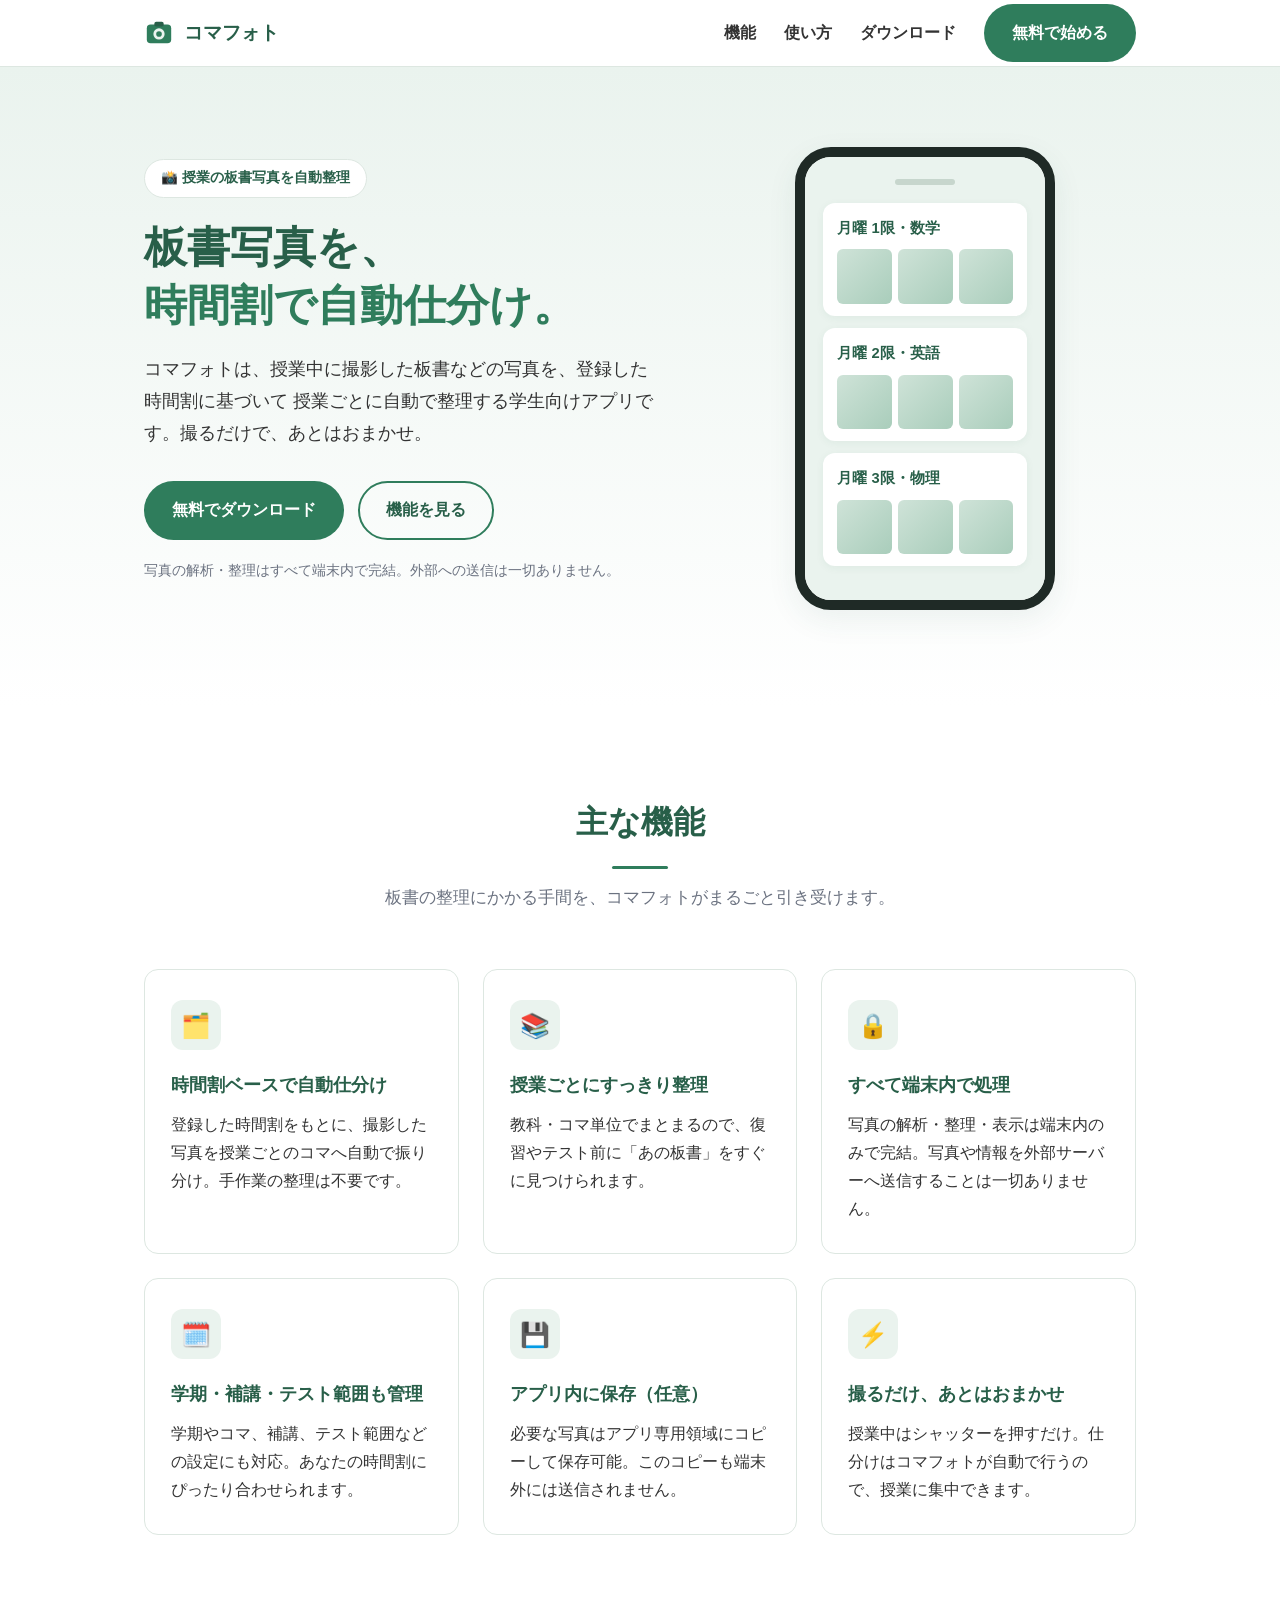
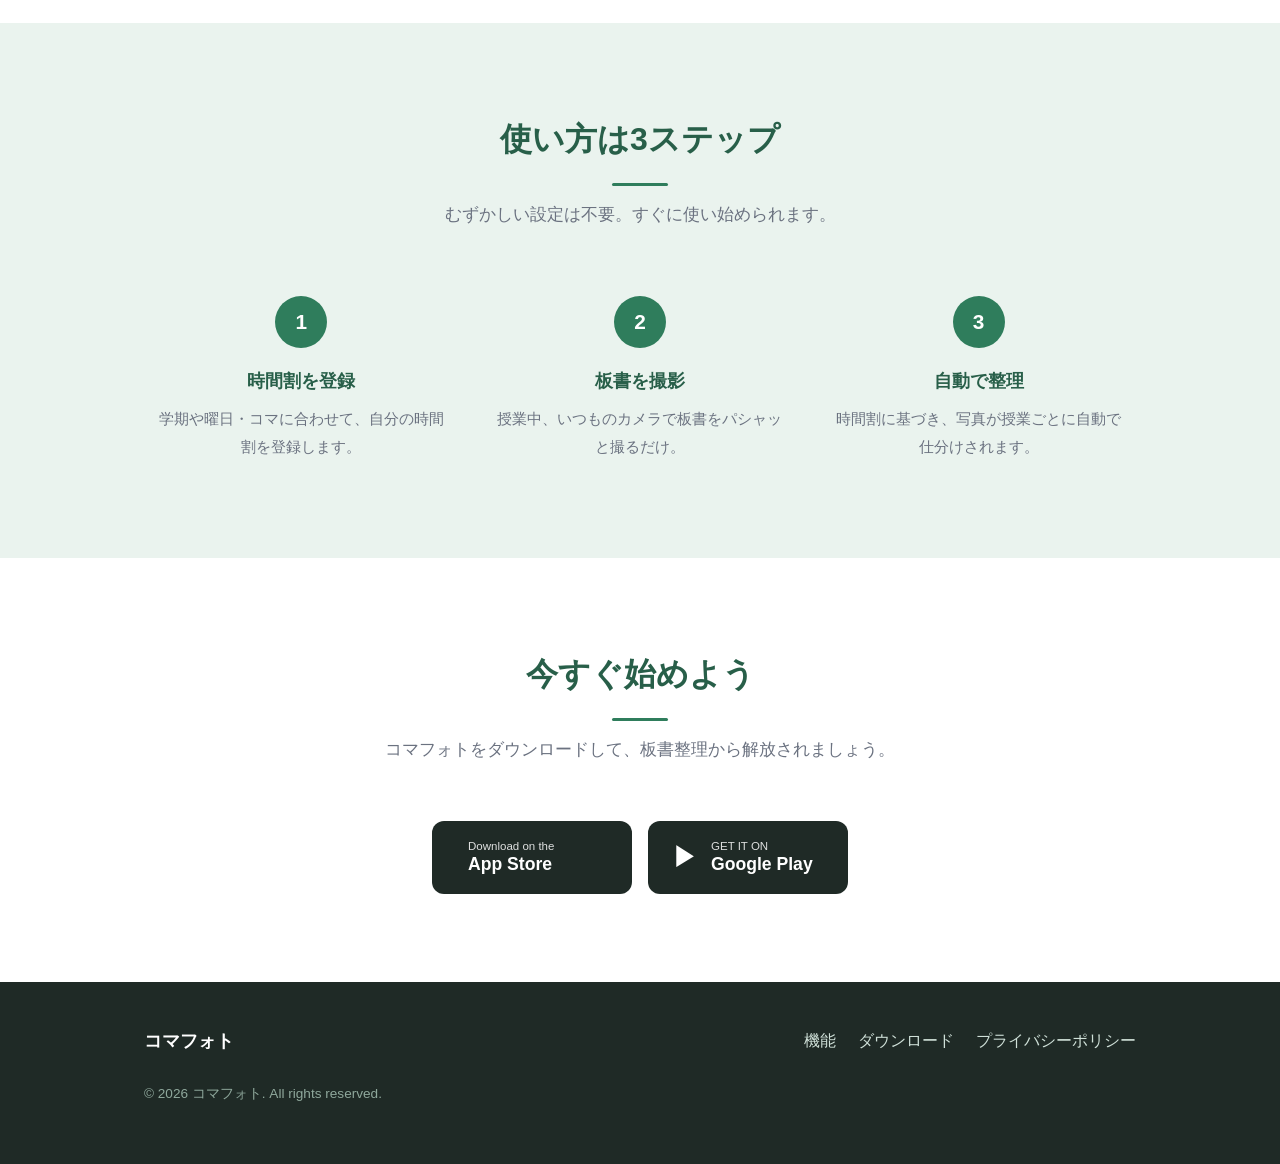
==== index.html @ 07d19fbd "コマフォト紹介サイトを追加 板書写真を時間割で自動仕分けするアプリ「コマフォト」の 紹介LP（ヒーロー・機能紹介・使い方・ダウンロード）と プライバシーポリシーページを作成。フレームワーク不要の 静的" ====
<!DOCTYPE html>
<html lang="ja">
<head>
  <meta charset="UTF-8">
  <meta name="viewport" content="width=device-width, initial-scale=1.0">
  <title>コマフォト｜板書写真を時間割で自動仕分け</title>
  <meta name="description" content="コマフォトは、授業中に撮影した板書などの写真を、登録した時間割に基づいて授業ごとに自動で整理する学生向けアプリ。処理はすべて端末内で完結し、プライバシーも安心です。">
  <link rel="stylesheet" href="css/style.css">
</head>
<body>

  <!-- ヘッダー / ナビ -->
  <header class="site-header">
    <div class="container nav">
      <a href="#top" class="nav__logo">
        <svg class="nav__logo-mark" viewBox="0 0 32 32" fill="none" xmlns="http://www.w3.org/2000/svg" aria-hidden="true">
          <rect x="3" y="7" width="26" height="20" rx="4" fill="#2f7d5c"/>
          <circle cx="16" cy="17" r="6" fill="#eaf3ee"/>
          <circle cx="16" cy="17" r="3" fill="#2f7d5c"/>
          <rect x="11" y="4" width="10" height="5" rx="2" fill="#285f49"/>
        </svg>
        コマフォト
      </a>

      <button class="nav__toggle" id="navToggle" aria-label="メニューを開く" aria-expanded="false">
        <span></span><span></span><span></span>
      </button>

      <ul class="nav__menu" id="navMenu">
        <li><a class="nav__link" href="#features">機能</a></li>
        <li><a class="nav__link" href="#steps">使い方</a></li>
        <li><a class="nav__link" href="#download">ダウンロード</a></li>
        <li><a class="btn btn--primary" href="#download">無料で始める</a></li>
      </ul>
    </div>
  </header>

  <main id="top">

    <!-- ヒーロー -->
    <section class="hero">
      <div class="container hero__inner">
        <div class="hero__copy">
          <span class="hero__badge">📸 授業の板書写真を自動整理</span>
          <h1 class="hero__title">板書写真を、<br><em>時間割で自動仕分け。</em></h1>
          <p class="hero__desc">
            コマフォトは、授業中に撮影した板書などの写真を、登録した時間割に基づいて
            授業ごとに自動で整理する学生向けアプリです。撮るだけで、あとはおまかせ。
          </p>
          <div class="hero__actions">
            <a class="btn btn--primary" href="#download">無料でダウンロード</a>
            <a class="btn btn--ghost" href="#features">機能を見る</a>
          </div>
          <p class="hero__note">写真の解析・整理はすべて端末内で完結。外部への送信は一切ありません。</p>
        </div>

        <div class="hero__visual">
          <!-- アプリ画面モック（後で assets/ の実スクショに差し替え可） -->
          <div class="phone" aria-hidden="true">
            <div class="phone__screen">
              <div class="phone__bar"></div>
              <div class="phone__card">
                <div class="phone__card-title">月曜 1限・数学</div>
                <div class="phone__thumbs">
                  <div class="phone__thumb"></div><div class="phone__thumb"></div><div class="phone__thumb"></div>
                </div>
              </div>
              <div class="phone__card">
                <div class="phone__card-title">月曜 2限・英語</div>
                <div class="phone__thumbs">
                  <div class="phone__thumb"></div><div class="phone__thumb"></div><div class="phone__thumb"></div>
                </div>
              </div>
              <div class="phone__card">
                <div class="phone__card-title">月曜 3限・物理</div>
                <div class="phone__thumbs">
                  <div class="phone__thumb"></div><div class="phone__thumb"></div><div class="phone__thumb"></div>
                </div>
              </div>
            </div>
          </div>
        </div>
      </div>
    </section>

    <!-- 機能紹介 -->
    <section class="section" id="features">
      <div class="container">
        <div class="section__head">
          <h2 class="section__title">主な機能</h2>
          <p class="section__lead">板書の整理にかかる手間を、コマフォトがまるごと引き受けます。</p>
        </div>

        <div class="features">
          <article class="feature">
            <div class="feature__icon">🗂️</div>
            <h3 class="feature__title">時間割ベースで自動仕分け</h3>
            <p class="feature__text">登録した時間割をもとに、撮影した写真を授業ごとのコマへ自動で振り分け。手作業の整理は不要です。</p>
          </article>

          <article class="feature">
            <div class="feature__icon">📚</div>
            <h3 class="feature__title">授業ごとにすっきり整理</h3>
            <p class="feature__text">教科・コマ単位でまとまるので、復習やテスト前に「あの板書」をすぐに見つけられます。</p>
          </article>

          <article class="feature">
            <div class="feature__icon">🔒</div>
            <h3 class="feature__title">すべて端末内で処理</h3>
            <p class="feature__text">写真の解析・整理・表示は端末内のみで完結。写真や情報を外部サーバーへ送信することは一切ありません。</p>
          </article>

          <article class="feature">
            <div class="feature__icon">🗓️</div>
            <h3 class="feature__title">学期・補講・テスト範囲も管理</h3>
            <p class="feature__text">学期やコマ、補講、テスト範囲などの設定にも対応。あなたの時間割にぴったり合わせられます。</p>
          </article>

          <article class="feature">
            <div class="feature__icon">💾</div>
            <h3 class="feature__title">アプリ内に保存（任意）</h3>
            <p class="feature__text">必要な写真はアプリ専用領域にコピーして保存可能。このコピーも端末外には送信されません。</p>
          </article>

          <article class="feature">
            <div class="feature__icon">⚡</div>
            <h3 class="feature__title">撮るだけ、あとはおまかせ</h3>
            <p class="feature__text">授業中はシャッターを押すだけ。仕分けはコマフォトが自動で行うので、授業に集中できます。</p>
          </article>
        </div>
      </div>
    </section>

    <!-- 使い方ステップ -->
    <section class="section section--soft" id="steps">
      <div class="container">
        <div class="section__head">
          <h2 class="section__title">使い方は3ステップ</h2>
          <p class="section__lead">むずかしい設定は不要。すぐに使い始められます。</p>
        </div>

        <div class="steps">
          <div class="step">
            <div class="step__num">1</div>
            <h3 class="step__title">時間割を登録</h3>
            <p class="step__text">学期や曜日・コマに合わせて、自分の時間割を登録します。</p>
          </div>
          <div class="step">
            <div class="step__num">2</div>
            <h3 class="step__title">板書を撮影</h3>
            <p class="step__text">授業中、いつものカメラで板書をパシャッと撮るだけ。</p>
          </div>
          <div class="step">
            <div class="step__num">3</div>
            <h3 class="step__title">自動で整理</h3>
            <p class="step__text">時間割に基づき、写真が授業ごとに自動で仕分けされます。</p>
          </div>
        </div>
      </div>
    </section>

    <!-- ダウンロード -->
    <section class="section" id="download">
      <div class="container download__inner">
        <div class="section__head">
          <h2 class="section__title">今すぐ始めよう</h2>
          <p class="section__lead">コマフォトをダウンロードして、板書整理から解放されましょう。</p>
        </div>

        <!-- TODO: href を実際のストアURLに差し替えてください -->
        <div class="store-buttons">
          <a class="store-btn" href="#" aria-label="App Store でダウンロード">
            <span class="store-btn__icon"></span>
            <span class="store-btn__label">
              <span class="store-btn__small">Download on the</span>
              <span class="store-btn__big">App Store</span>
            </span>
          </a>
          <a class="store-btn" href="#" aria-label="Google Play で手に入れよう">
            <span class="store-btn__icon">▶</span>
            <span class="store-btn__label">
              <span class="store-btn__small">GET IT ON</span>
              <span class="store-btn__big">Google Play</span>
            </span>
          </a>
        </div>
      </div>
    </section>

  </main>

  <!-- フッター -->
  <footer class="site-footer">
    <div class="container footer__inner">
      <div class="footer__brand">コマフォト</div>
      <ul class="footer__links">
        <li><a href="#features">機能</a></li>
        <li><a href="#download">ダウンロード</a></li>
        <li><a href="privacy.html">プライバシーポリシー</a></li>
      </ul>
      <p class="footer__copy">© 2026 コマフォト. All rights reserved.</p>
    </div>
  </footer>

  <script src="js/main.js"></script>
</body>
</html>
---- css/style.css ----
/* =========================================================
   コマフォト 紹介サイト 共通スタイル
   参考デザイン: 白背景 + フォレストグリーン + 日本語ゴシック体
   ========================================================= */

:root {
  --color-primary: #2f7d5c;       /* フォレストグリーン */
  --color-primary-dark: #285f49;  /* 濃い緑 */
  --color-primary-soft: #eaf3ee;  /* 薄い緑 */
  --color-text: #333333;
  --color-muted: #6b7280;
  --color-bg: #ffffff;
  --color-border: #dde7e1;

  --max-width: 1040px;
  --radius: 14px;
  --shadow: 0 10px 30px rgba(40, 95, 73, 0.08);

  --font-base: -apple-system, BlinkMacSystemFont, "Hiragino Kaku Gothic ProN",
    "Hiragino Sans", "Noto Sans JP", "Yu Gothic", "Meiryo", sans-serif;
}

* {
  box-sizing: border-box;
}

html {
  scroll-behavior: smooth;
}

body {
  margin: 0;
  font-family: var(--font-base);
  color: var(--color-text);
  background: var(--color-bg);
  line-height: 1.8;
  -webkit-font-smoothing: antialiased;
}

a {
  color: var(--color-primary);
  text-decoration: none;
}

a:hover {
  text-decoration: underline;
}

img {
  max-width: 100%;
  display: block;
}

.container {
  width: 100%;
  max-width: var(--max-width);
  margin: 0 auto;
  padding: 0 24px;
}

.section {
  padding: 88px 0;
}

.section--soft {
  background: var(--color-primary-soft);
}

.section__head {
  text-align: center;
  margin-bottom: 56px;
}

.section__title {
  font-size: 2rem;
  color: var(--color-primary-dark);
  margin: 0 0 14px;
  position: relative;
  display: inline-block;
}

.section__title::after {
  content: "";
  display: block;
  width: 56px;
  height: 3px;
  background: var(--color-primary);
  border-radius: 2px;
  margin: 14px auto 0;
}

.section__lead {
  color: var(--color-muted);
  margin: 0;
  font-size: 1.05rem;
}

/* ---------- ボタン ---------- */
.btn {
  display: inline-flex;
  align-items: center;
  gap: 8px;
  padding: 13px 26px;
  border-radius: 999px;
  font-weight: 700;
  font-size: 1rem;
  cursor: pointer;
  border: 2px solid transparent;
  transition: transform 0.15s ease, background 0.15s ease, color 0.15s ease;
}

.btn:hover {
  text-decoration: none;
  transform: translateY(-2px);
}

.btn--primary {
  background: var(--color-primary);
  color: #fff;
}

.btn--primary:hover {
  background: var(--color-primary-dark);
}

.btn--ghost {
  background: transparent;
  color: var(--color-primary-dark);
  border-color: var(--color-primary);
}

.btn--ghost:hover {
  background: var(--color-primary);
  color: #fff;
}

/* =========================================================
   ヘッダー / ナビ
   ========================================================= */
.site-header {
  position: sticky;
  top: 0;
  z-index: 50;
  background: rgba(255, 255, 255, 0.92);
  backdrop-filter: blur(8px);
  border-bottom: 1px solid var(--color-border);
}

.nav {
  display: flex;
  align-items: center;
  justify-content: space-between;
  height: 66px;
}

.nav__logo {
  display: flex;
  align-items: center;
  gap: 10px;
  font-weight: 800;
  font-size: 1.2rem;
  color: var(--color-primary-dark);
}

.nav__logo:hover {
  text-decoration: none;
}

.nav__logo-mark {
  width: 30px;
  height: 30px;
}

.nav__menu {
  display: flex;
  align-items: center;
  gap: 28px;
  list-style: none;
  margin: 0;
  padding: 0;
}

.nav__link {
  color: var(--color-text);
  font-weight: 600;
}

.nav__toggle {
  display: none;
  flex-direction: column;
  gap: 5px;
  background: none;
  border: 0;
  cursor: pointer;
  padding: 8px;
}

.nav__toggle span {
  width: 24px;
  height: 2px;
  background: var(--color-primary-dark);
  transition: 0.25s;
}

/* =========================================================
   ヒーロー
   ========================================================= */
.hero {
  background: linear-gradient(180deg, var(--color-primary-soft) 0%, #fff 100%);
  padding: 80px 0 96px;
}

.hero__inner {
  display: grid;
  grid-template-columns: 1.1fr 0.9fr;
  align-items: center;
  gap: 56px;
}

.hero__badge {
  display: inline-block;
  background: #fff;
  color: var(--color-primary-dark);
  border: 1px solid var(--color-border);
  border-radius: 999px;
  padding: 6px 16px;
  font-size: 0.85rem;
  font-weight: 700;
  margin-bottom: 20px;
}

.hero__title {
  font-size: 2.7rem;
  line-height: 1.35;
  margin: 0 0 20px;
  color: var(--color-primary-dark);
}

.hero__title em {
  font-style: normal;
  color: var(--color-primary);
}

.hero__desc {
  font-size: 1.1rem;
  color: var(--color-text);
  margin: 0 0 32px;
}

.hero__actions {
  display: flex;
  flex-wrap: wrap;
  gap: 14px;
}

.hero__note {
  margin-top: 18px;
  color: var(--color-muted);
  font-size: 0.9rem;
}

/* 端末モック */
.hero__visual {
  display: flex;
  justify-content: center;
}

.phone {
  width: 260px;
  max-width: 100%;
  background: #fff;
  border: 10px solid #1f2a26;
  border-radius: 36px;
  box-shadow: var(--shadow);
  overflow: hidden;
}

.phone__screen {
  background: var(--color-primary-soft);
  padding: 22px 18px;
  min-height: 420px;
}

.phone__bar {
  height: 6px;
  width: 60px;
  background: #c7d6cd;
  border-radius: 4px;
  margin: 0 auto 18px;
}

.phone__card {
  background: #fff;
  border-radius: 12px;
  padding: 12px 14px;
  margin-bottom: 12px;
  box-shadow: 0 2px 8px rgba(40, 95, 73, 0.06);
}

.phone__card-title {
  font-weight: 700;
  color: var(--color-primary-dark);
  font-size: 0.92rem;
  margin-bottom: 8px;
}

.phone__thumbs {
  display: grid;
  grid-template-columns: repeat(3, 1fr);
  gap: 6px;
}

.phone__thumb {
  aspect-ratio: 1;
  background: linear-gradient(135deg, #cfe3d8, #a9cdbb);
  border-radius: 6px;
}

/* =========================================================
   機能カード
   ========================================================= */
.features {
  display: grid;
  grid-template-columns: repeat(3, 1fr);
  gap: 24px;
}

.feature {
  background: #fff;
  border: 1px solid var(--color-border);
  border-radius: var(--radius);
  padding: 30px 26px;
  transition: transform 0.18s ease, box-shadow 0.18s ease;
}

.feature:hover {
  transform: translateY(-4px);
  box-shadow: var(--shadow);
}

.feature__icon {
  width: 50px;
  height: 50px;
  display: flex;
  align-items: center;
  justify-content: center;
  border-radius: 12px;
  background: var(--color-primary-soft);
  color: var(--color-primary-dark);
  font-size: 1.5rem;
  margin-bottom: 18px;
}

.feature__title {
  font-size: 1.15rem;
  color: var(--color-primary-dark);
  margin: 0 0 10px;
}

.feature__text {
  margin: 0;
  color: var(--color-text);
  font-size: 0.97rem;
}

/* =========================================================
   使い方ステップ
   ========================================================= */
.steps {
  display: grid;
  grid-template-columns: repeat(3, 1fr);
  gap: 24px;
  counter-reset: step;
}

.step {
  text-align: center;
  padding: 10px;
}

.step__num {
  width: 52px;
  height: 52px;
  margin: 0 auto 18px;
  border-radius: 50%;
  background: var(--color-primary);
  color: #fff;
  font-weight: 800;
  font-size: 1.3rem;
  display: flex;
  align-items: center;
  justify-content: center;
}

.step__title {
  color: var(--color-primary-dark);
  margin: 0 0 8px;
  font-size: 1.1rem;
}

.step__text {
  margin: 0;
  color: var(--color-muted);
  font-size: 0.95rem;
}

/* =========================================================
   ダウンロード CTA
   ========================================================= */
.download__inner {
  text-align: center;
}

.store-buttons {
  display: flex;
  justify-content: center;
  flex-wrap: wrap;
  gap: 16px;
  margin-top: 32px;
}

.store-btn {
  display: inline-flex;
  align-items: center;
  gap: 12px;
  background: #1f2a26;
  color: #fff;
  padding: 12px 24px;
  border-radius: 12px;
  min-width: 200px;
  transition: transform 0.15s ease, opacity 0.15s ease;
}

.store-btn:hover {
  text-decoration: none;
  transform: translateY(-2px);
  opacity: 0.92;
}

.store-btn__icon {
  font-size: 1.7rem;
}

.store-btn__label {
  text-align: left;
  line-height: 1.2;
}

.store-btn__small {
  display: block;
  font-size: 0.72rem;
  opacity: 0.85;
}

.store-btn__big {
  display: block;
  font-size: 1.1rem;
  font-weight: 700;
}

/* =========================================================
   フッター
   ========================================================= */
.site-footer {
  background: #1f2a26;
  color: #cfe0d8;
  padding: 44px 0;
}

.footer__inner {
  display: flex;
  align-items: center;
  justify-content: space-between;
  flex-wrap: wrap;
  gap: 16px;
}

.footer__brand {
  font-weight: 800;
  color: #fff;
  font-size: 1.1rem;
}

.footer__links {
  display: flex;
  gap: 22px;
  list-style: none;
  margin: 0;
  padding: 0;
}

.footer__links a {
  color: #cfe0d8;
}

.footer__copy {
  width: 100%;
  color: #8fa89c;
  font-size: 0.85rem;
  margin-top: 8px;
}

/* =========================================================
   ドキュメントページ（プライバシーポリシー等）
   ========================================================= */
.doc {
  padding: 64px 0 96px;
}

.doc__title {
  font-size: 2.1rem;
  color: var(--color-primary-dark);
  margin: 0 0 8px;
  padding-bottom: 18px;
  border-bottom: 2px solid var(--color-primary);
}

.doc__updated {
  color: var(--color-muted);
  margin: 18px 0 32px;
}

.doc h2 {
  color: var(--color-primary-dark);
  font-size: 1.35rem;
  margin: 40px 0 14px;
}

.doc p,
.doc li {
  font-size: 1.02rem;
}

.doc ul {
  padding-left: 1.4em;
}

.doc li {
  margin-bottom: 10px;
}

.doc strong {
  color: var(--color-primary-dark);
}

.doc__back {
  display: inline-block;
  margin-top: 40px;
  font-weight: 600;
}

/* =========================================================
   レスポンシブ
   ========================================================= */
@media (max-width: 860px) {
  .hero__inner {
    grid-template-columns: 1fr;
    text-align: center;
  }

  .hero__actions {
    justify-content: center;
  }

  .hero__visual {
    order: -1;
    margin-bottom: 20px;
  }

  .features,
  .steps {
    grid-template-columns: 1fr;
  }

  .nav__toggle {
    display: flex;
  }

  .nav__menu {
    position: absolute;
    top: 66px;
    left: 0;
    right: 0;
    flex-direction: column;
    align-items: flex-start;
    gap: 0;
    background: #fff;
    border-bottom: 1px solid var(--color-border);
    padding: 8px 24px 16px;
    transform: translateY(-150%);
    transition: transform 0.28s ease;
    box-shadow: var(--shadow);
  }

  .nav__menu.is-open {
    transform: translateY(0);
  }

  .nav__menu li {
    width: 100%;
    border-bottom: 1px solid var(--color-border);
  }

  .nav__menu li:last-child {
    border-bottom: 0;
    padding-top: 10px;
  }

  .nav__link {
    display: block;
    padding: 14px 0;
  }

  .hero__title {
    font-size: 2.1rem;
  }

  .section {
    padding: 64px 0;
  }
}
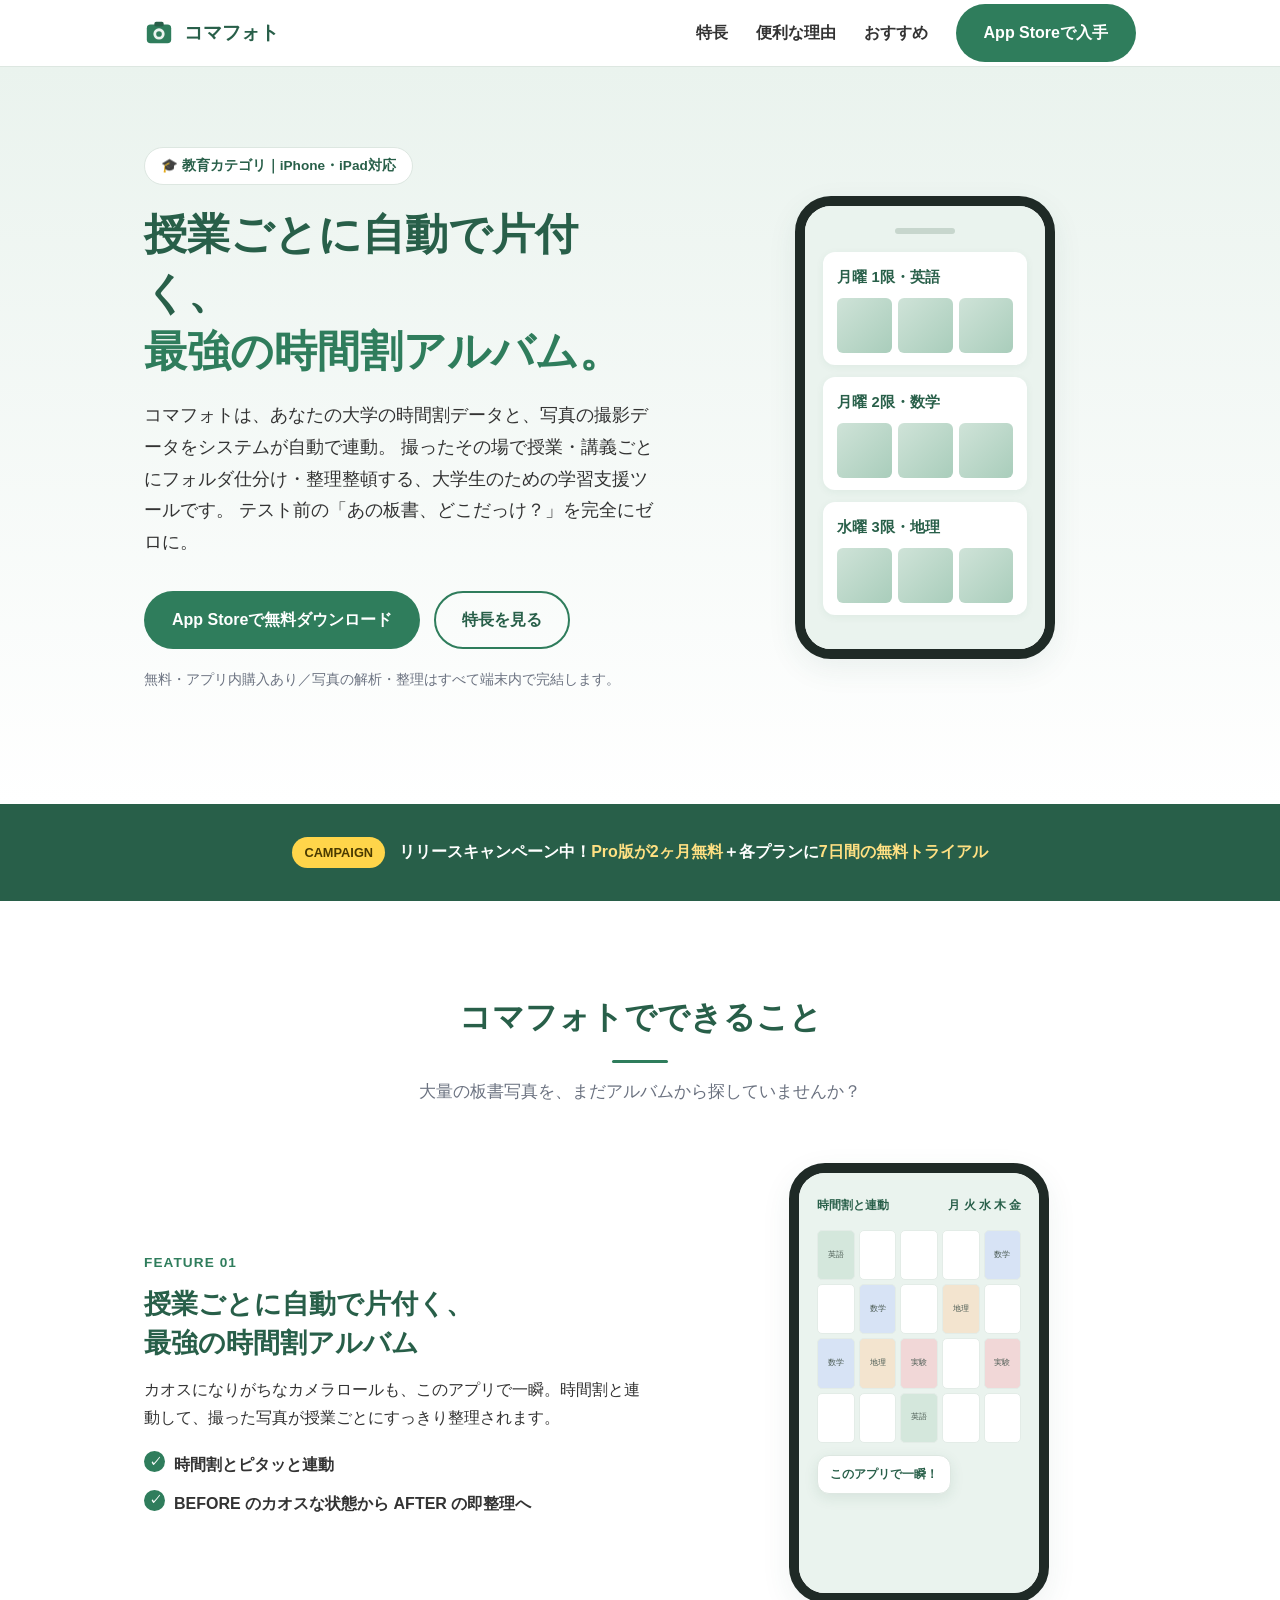
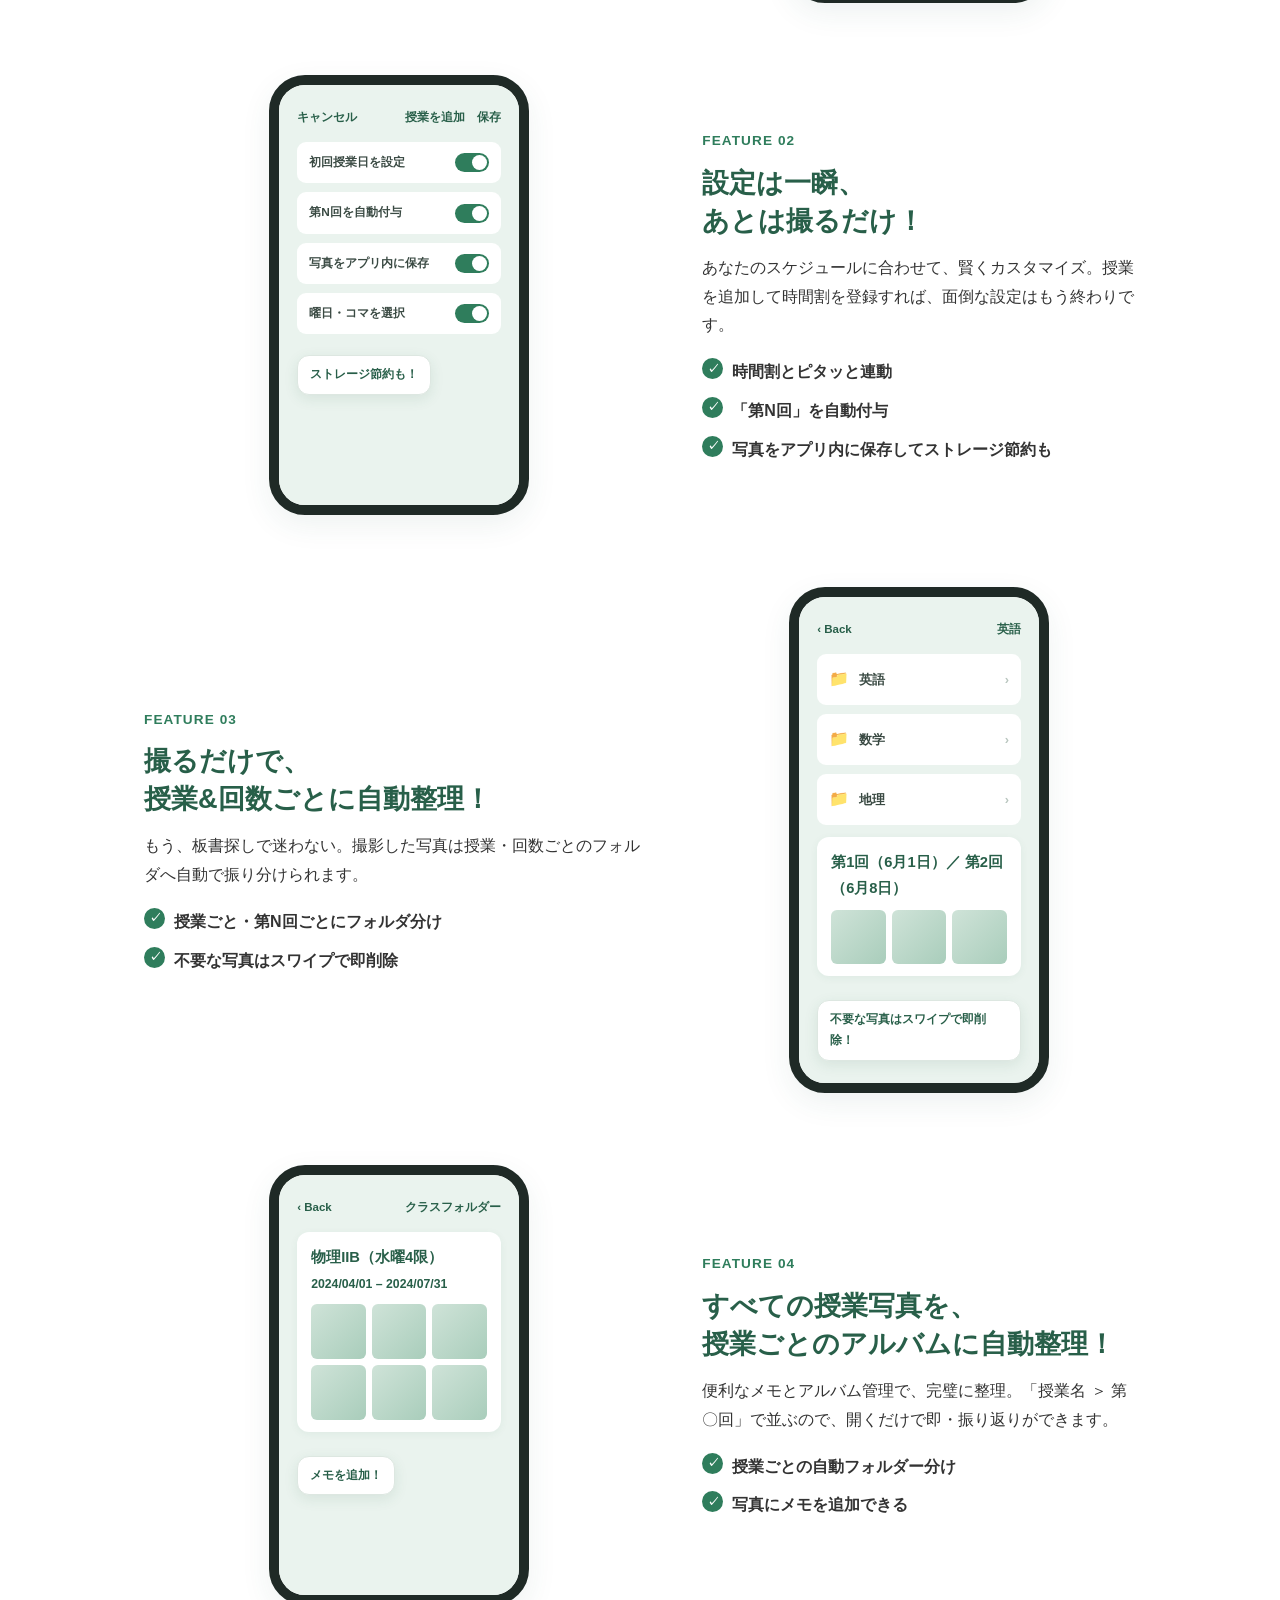
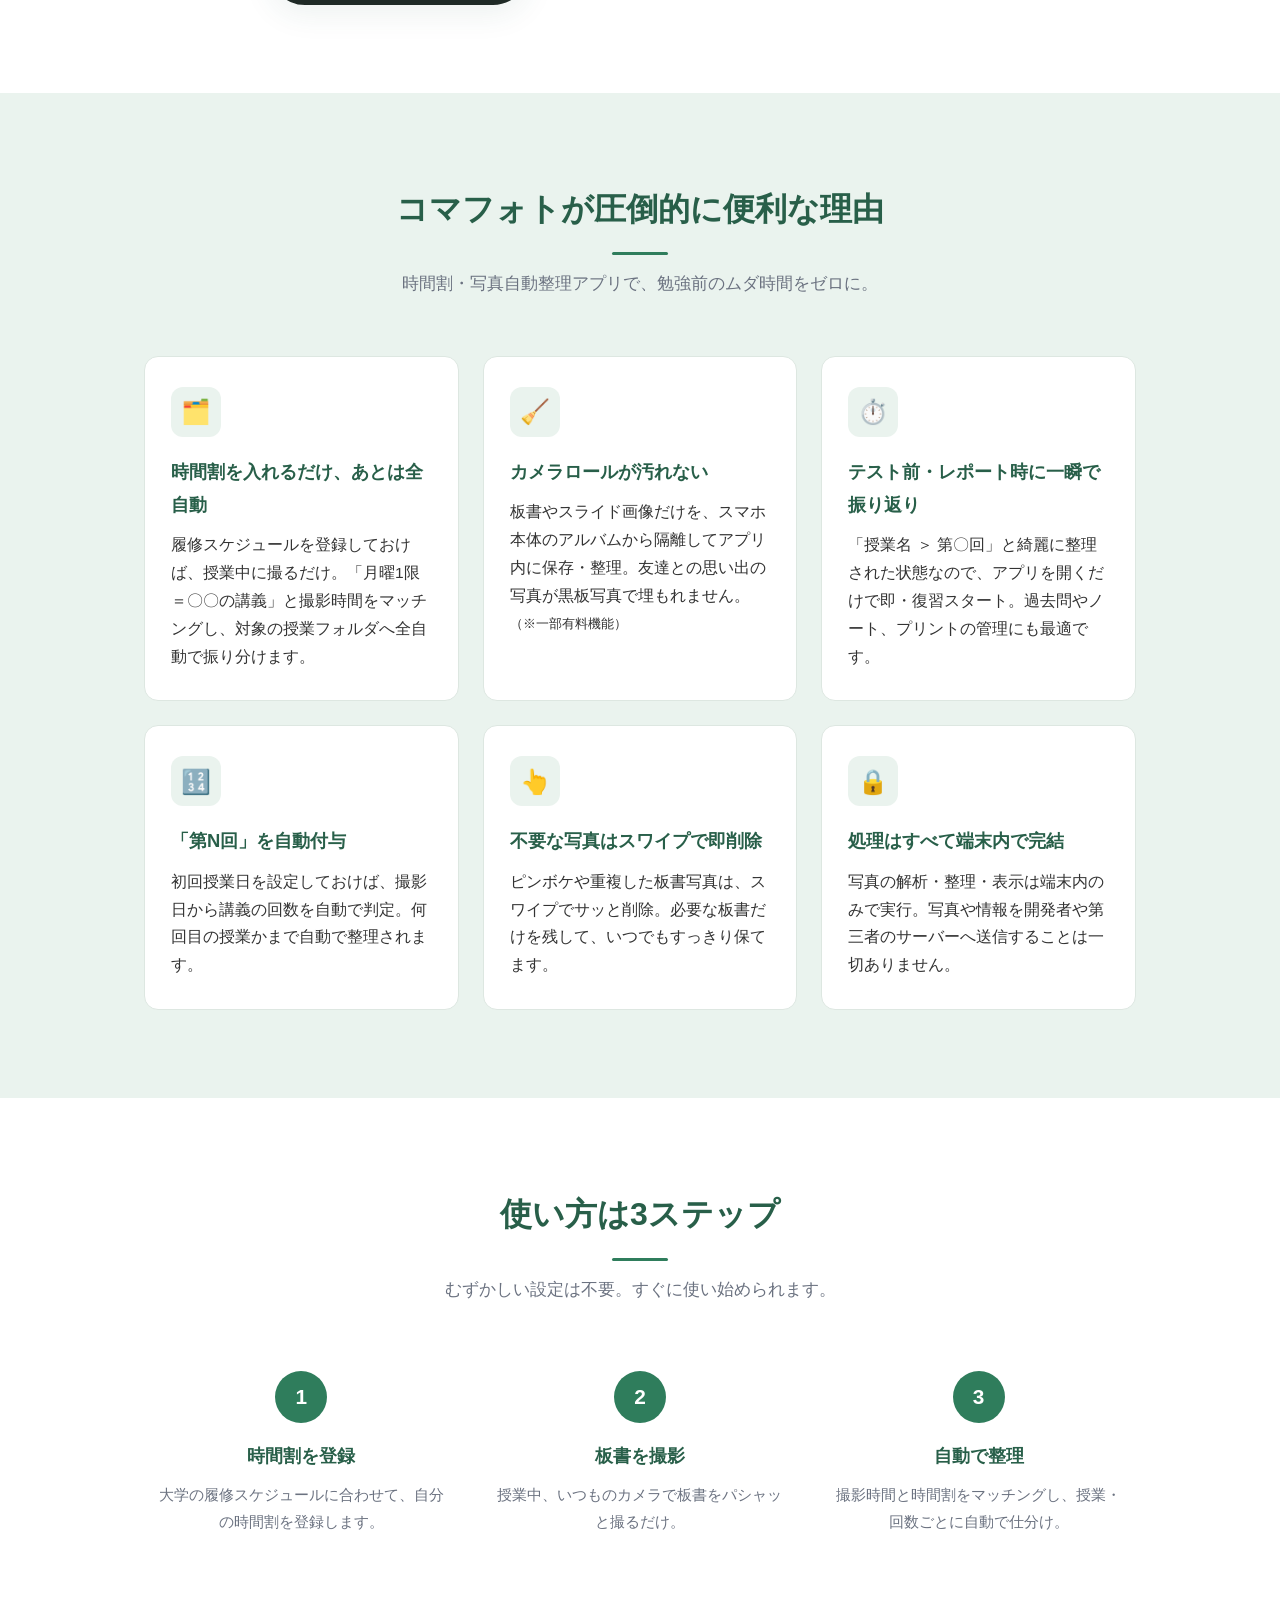
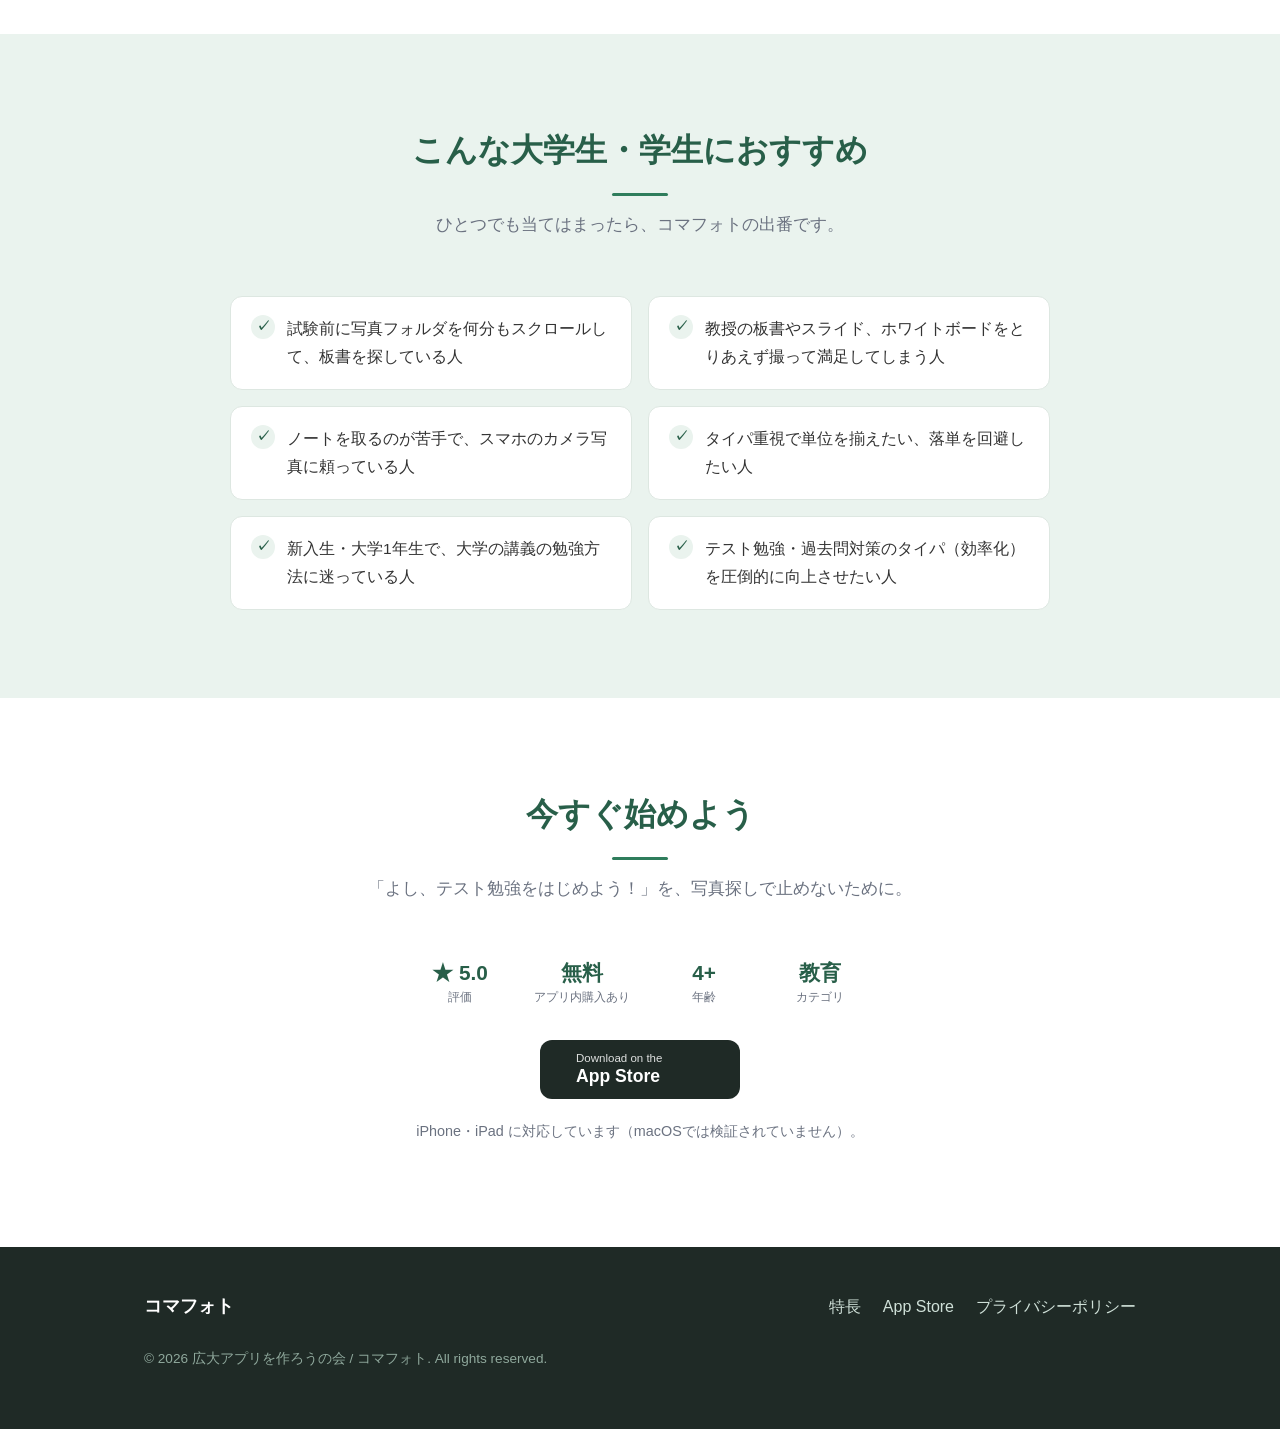
==== commit 8ac67e1d: "App Storeの実データでサイトを更新 App Store「コマフォト｜大学生のための時間割アルバム」の説明文・ スクショ訴求を反映。ヒーロー/特長/便利な理由/おすすめ/ダウンロードを 実コピー" ====
--- a/index.html
+++ b/index.html
@@ -3,8 +3,11 @@
 <head>
   <meta charset="UTF-8">
   <meta name="viewport" content="width=device-width, initial-scale=1.0">
-  <title>コマフォト｜板書写真を時間割で自動仕分け</title>
-  <meta name="description" content="コマフォトは、授業中に撮影した板書などの写真を、登録した時間割に基づいて授業ごとに自動で整理する学生向けアプリ。処理はすべて端末内で完結し、プライバシーも安心です。">
+  <title>コマフォト｜大学生のための時間割アルバム</title>
+  <meta name="description" content="コマフォトは、大学の時間割データと写真の撮影データを自動連動。撮るだけで授業・講義ごとにフォルダ仕分け・整理する、大学生のための時間割アルバムアプリです。無料・iPhone / iPad 対応。">
+  <meta property="og:title" content="コマフォト｜大学生のための時間割アルバム">
+  <meta property="og:description" content="撮るだけで、授業ごとに自動で片付く。最強の時間割アルバム。テスト前の「あの板書、どこだっけ？」をゼロに。">
+  <meta property="og:type" content="website">
   <link rel="stylesheet" href="css/style.css">
 </head>
 <body>
@@ -27,10 +30,10 @@
       </button>
 
       <ul class="nav__menu" id="navMenu">
-        <li><a class="nav__link" href="#features">機能</a></li>
-        <li><a class="nav__link" href="#steps">使い方</a></li>
-        <li><a class="nav__link" href="#download">ダウンロード</a></li>
-        <li><a class="btn btn--primary" href="#download">無料で始める</a></li>
+        <li><a class="nav__link" href="#features">特長</a></li>
+        <li><a class="nav__link" href="#reasons">便利な理由</a></li>
+        <li><a class="nav__link" href="#recommend">おすすめ</a></li>
+        <li><a class="btn btn--primary" href="#download">App Storeで入手</a></li>
       </ul>
     </div>
   </header>
@@ -41,38 +44,39 @@
     <section class="hero">
       <div class="container hero__inner">
         <div class="hero__copy">
-          <span class="hero__badge">📸 授業の板書写真を自動整理</span>
-          <h1 class="hero__title">板書写真を、<br><em>時間割で自動仕分け。</em></h1>
+          <span class="hero__badge">🎓 教育カテゴリ｜iPhone・iPad対応</span>
+          <h1 class="hero__title">授業ごとに自動で片付く、<br><em>最強の時間割アルバム。</em></h1>
           <p class="hero__desc">
-            コマフォトは、授業中に撮影した板書などの写真を、登録した時間割に基づいて
-            授業ごとに自動で整理する学生向けアプリです。撮るだけで、あとはおまかせ。
+            コマフォトは、あなたの大学の時間割データと、写真の撮影データをシステムが自動で連動。
+            撮ったその場で授業・講義ごとにフォルダ仕分け・整理整頓する、大学生のための学習支援ツールです。
+            テスト前の「あの板書、どこだっけ？」を完全にゼロに。
           </p>
           <div class="hero__actions">
-            <a class="btn btn--primary" href="#download">無料でダウンロード</a>
-            <a class="btn btn--ghost" href="#features">機能を見る</a>
-          </div>
-          <p class="hero__note">写真の解析・整理はすべて端末内で完結。外部への送信は一切ありません。</p>
+            <a class="btn btn--primary" href="#download">App Storeで無料ダウンロード</a>
+            <a class="btn btn--ghost" href="#features">特長を見る</a>
+          </div>
+          <p class="hero__note">無料・アプリ内購入あり／写真の解析・整理はすべて端末内で完結します。</p>
         </div>
 
         <div class="hero__visual">
-          <!-- アプリ画面モック（後で assets/ の実スクショに差し替え可） -->
+          <!-- アプリ画面モック（App Storeの実スクショに差し替え可: assets/screen-*.png） -->
           <div class="phone" aria-hidden="true">
             <div class="phone__screen">
               <div class="phone__bar"></div>
               <div class="phone__card">
-                <div class="phone__card-title">月曜 1限・数学</div>
+                <div class="phone__card-title">月曜 1限・英語</div>
                 <div class="phone__thumbs">
                   <div class="phone__thumb"></div><div class="phone__thumb"></div><div class="phone__thumb"></div>
                 </div>
               </div>
               <div class="phone__card">
-                <div class="phone__card-title">月曜 2限・英語</div>
+                <div class="phone__card-title">月曜 2限・数学</div>
                 <div class="phone__thumbs">
                   <div class="phone__thumb"></div><div class="phone__thumb"></div><div class="phone__thumb"></div>
                 </div>
               </div>
               <div class="phone__card">
-                <div class="phone__card-title">月曜 3限・物理</div>
+                <div class="phone__card-title">水曜 3限・地理</div>
                 <div class="phone__thumbs">
                   <div class="phone__thumb"></div><div class="phone__thumb"></div><div class="phone__thumb"></div>
                 </div>
@@ -83,56 +87,189 @@
       </div>
     </section>
 
-    <!-- 機能紹介 -->
+    <!-- キャンペーン告知 -->
+    <section class="campaign">
+      <div class="container campaign__inner">
+        <span class="campaign__tag">CAMPAIGN</span>
+        <p class="campaign__text">リリースキャンペーン中！<strong>Pro版が2ヶ月無料</strong>＋各プランに<strong>7日間の無料トライアル</strong></p>
+      </div>
+    </section>
+
+    <!-- スクリーンショット風ショーケース（App Store 4パネル再現） -->
     <section class="section" id="features">
       <div class="container">
         <div class="section__head">
-          <h2 class="section__title">主な機能</h2>
-          <p class="section__lead">板書の整理にかかる手間を、コマフォトがまるごと引き受けます。</p>
+          <h2 class="section__title">コマフォトでできること</h2>
+          <p class="section__lead">大量の板書写真を、まだアルバムから探していませんか？</p>
+        </div>
+
+        <div class="showcase">
+
+          <!-- パネル1: 時間割と連動 -->
+          <article class="shot">
+            <div class="shot__text">
+              <span class="shot__step">FEATURE 01</span>
+              <h3 class="shot__title">授業ごとに自動で片付く、<br>最強の時間割アルバム</h3>
+              <p class="shot__desc">カオスになりがちなカメラロールも、このアプリで一瞬。時間割と連動して、撮った写真が授業ごとにすっきり整理されます。</p>
+              <ul class="shot__points">
+                <li>時間割とピタッと連動</li>
+                <li>BEFORE のカオスな状態から AFTER の即整理へ</li>
+              </ul>
+            </div>
+            <div class="shot__visual">
+              <div class="phone" aria-hidden="true">
+                <div class="phone__screen">
+                  <div class="screen-head"><span>時間割と連動</span><span>月 火 水 木 金</span></div>
+                  <div class="tt-grid">
+                    <div class="tt-cell is-en">英語</div><div class="tt-cell"></div><div class="tt-cell"></div><div class="tt-cell"></div><div class="tt-cell is-math">数学</div>
+                    <div class="tt-cell"></div><div class="tt-cell is-math">数学</div><div class="tt-cell"></div><div class="tt-cell is-geo">地理</div><div class="tt-cell"></div>
+                    <div class="tt-cell is-math">数学</div><div class="tt-cell is-geo">地理</div><div class="tt-cell is-exp">実験</div><div class="tt-cell"></div><div class="tt-cell is-exp">実験</div>
+                    <div class="tt-cell"></div><div class="tt-cell"></div><div class="tt-cell is-en">英語</div><div class="tt-cell"></div><div class="tt-cell"></div>
+                  </div>
+                  <span class="bubble">このアプリで一瞬！</span>
+                </div>
+              </div>
+            </div>
+          </article>
+
+          <!-- パネル2: 設定は一瞬 -->
+          <article class="shot">
+            <div class="shot__text">
+              <span class="shot__step">FEATURE 02</span>
+              <h3 class="shot__title">設定は一瞬、<br>あとは撮るだけ！</h3>
+              <p class="shot__desc">あなたのスケジュールに合わせて、賢くカスタマイズ。授業を追加して時間割を登録すれば、面倒な設定はもう終わりです。</p>
+              <ul class="shot__points">
+                <li>時間割とピタッと連動</li>
+                <li>「第N回」を自動付与</li>
+                <li>写真をアプリ内に保存してストレージ節約も</li>
+              </ul>
+            </div>
+            <div class="shot__visual">
+              <div class="phone" aria-hidden="true">
+                <div class="phone__screen">
+                  <div class="screen-head"><span>キャンセル</span><span>授業を追加　保存</span></div>
+                  <div class="set-row"><span>初回授業日を設定</span><span class="toggle"></span></div>
+                  <div class="set-row"><span>第N回を自動付与</span><span class="toggle"></span></div>
+                  <div class="set-row"><span>写真をアプリ内に保存</span><span class="toggle"></span></div>
+                  <div class="set-row"><span>曜日・コマを選択</span><span class="toggle"></span></div>
+                  <span class="bubble">ストレージ節約も！</span>
+                </div>
+              </div>
+            </div>
+          </article>
+
+          <!-- パネル3: 撮るだけで自動整理 -->
+          <article class="shot">
+            <div class="shot__text">
+              <span class="shot__step">FEATURE 03</span>
+              <h3 class="shot__title">撮るだけで、<br>授業&回数ごとに自動整理！</h3>
+              <p class="shot__desc">もう、板書探しで迷わない。撮影した写真は授業・回数ごとのフォルダへ自動で振り分けられます。</p>
+              <ul class="shot__points">
+                <li>授業ごと・第N回ごとにフォルダ分け</li>
+                <li>不要な写真はスワイプで即削除</li>
+              </ul>
+            </div>
+            <div class="shot__visual">
+              <div class="phone" aria-hidden="true">
+                <div class="phone__screen">
+                  <div class="screen-head"><span>‹ Back</span><span>英語</span></div>
+                  <div class="folder-row">英語 <span>›</span></div>
+                  <div class="folder-row">数学 <span>›</span></div>
+                  <div class="folder-row">地理 <span>›</span></div>
+                  <div class="phone__card" style="margin-top:12px;">
+                    <div class="phone__card-title">第1回（6月1日）／ 第2回（6月8日）</div>
+                    <div class="phone__thumbs">
+                      <div class="phone__thumb"></div><div class="phone__thumb"></div><div class="phone__thumb"></div>
+                    </div>
+                  </div>
+                  <span class="bubble">不要な写真はスワイプで即削除！</span>
+                </div>
+              </div>
+            </div>
+          </article>
+
+          <!-- パネル4: アルバムに自動整理 + メモ -->
+          <article class="shot">
+            <div class="shot__text">
+              <span class="shot__step">FEATURE 04</span>
+              <h3 class="shot__title">すべての授業写真を、<br>授業ごとのアルバムに自動整理！</h3>
+              <p class="shot__desc">便利なメモとアルバム管理で、完璧に整理。「授業名 ＞ 第〇回」で並ぶので、開くだけで即・振り返りができます。</p>
+              <ul class="shot__points">
+                <li>授業ごとの自動フォルダー分け</li>
+                <li>写真にメモを追加できる</li>
+              </ul>
+            </div>
+            <div class="shot__visual">
+              <div class="phone" aria-hidden="true">
+                <div class="phone__screen">
+                  <div class="screen-head"><span>‹ Back</span><span>クラスフォルダー</span></div>
+                  <div class="phone__card">
+                    <div class="phone__card-title">物理IIB（水曜4限）<br><small>2024/04/01 – 2024/07/31</small></div>
+                    <div class="phone__thumbs">
+                      <div class="phone__thumb"></div><div class="phone__thumb"></div><div class="phone__thumb"></div>
+                      <div class="phone__thumb"></div><div class="phone__thumb"></div><div class="phone__thumb"></div>
+                    </div>
+                  </div>
+                  <span class="bubble">メモを追加！</span>
+                </div>
+              </div>
+            </div>
+          </article>
+
+        </div>
+      </div>
+    </section>
+
+    <!-- 便利な理由（機能カード） -->
+    <section class="section section--soft" id="reasons">
+      <div class="container">
+        <div class="section__head">
+          <h2 class="section__title">コマフォトが圧倒的に便利な理由</h2>
+          <p class="section__lead">時間割・写真自動整理アプリで、勉強前のムダ時間をゼロに。</p>
         </div>
 
         <div class="features">
           <article class="feature">
             <div class="feature__icon">🗂️</div>
-            <h3 class="feature__title">時間割ベースで自動仕分け</h3>
-            <p class="feature__text">登録した時間割をもとに、撮影した写真を授業ごとのコマへ自動で振り分け。手作業の整理は不要です。</p>
-          </article>
-
-          <article class="feature">
-            <div class="feature__icon">📚</div>
-            <h3 class="feature__title">授業ごとにすっきり整理</h3>
-            <p class="feature__text">教科・コマ単位でまとまるので、復習やテスト前に「あの板書」をすぐに見つけられます。</p>
+            <h3 class="feature__title">時間割を入れるだけ、あとは全自動</h3>
+            <p class="feature__text">履修スケジュールを登録しておけば、授業中に撮るだけ。「月曜1限＝〇〇の講義」と撮影時間をマッチングし、対象の授業フォルダへ全自動で振り分けます。</p>
+          </article>
+
+          <article class="feature">
+            <div class="feature__icon">🧹</div>
+            <h3 class="feature__title">カメラロールが汚れない</h3>
+            <p class="feature__text">板書やスライド画像だけを、スマホ本体のアルバムから隔離してアプリ内に保存・整理。友達との思い出の写真が黒板写真で埋もれません。<small>（※一部有料機能）</small></p>
+          </article>
+
+          <article class="feature">
+            <div class="feature__icon">⏱️</div>
+            <h3 class="feature__title">テスト前・レポート時に一瞬で振り返り</h3>
+            <p class="feature__text">「授業名 ＞ 第〇回」と綺麗に整理された状態なので、アプリを開くだけで即・復習スタート。過去問やノート、プリントの管理にも最適です。</p>
+          </article>
+
+          <article class="feature">
+            <div class="feature__icon">🔢</div>
+            <h3 class="feature__title">「第N回」を自動付与</h3>
+            <p class="feature__text">初回授業日を設定しておけば、撮影日から講義の回数を自動で判定。何回目の授業かまで自動で整理されます。</p>
+          </article>
+
+          <article class="feature">
+            <div class="feature__icon">👆</div>
+            <h3 class="feature__title">不要な写真はスワイプで即削除</h3>
+            <p class="feature__text">ピンボケや重複した板書写真は、スワイプでサッと削除。必要な板書だけを残して、いつでもすっきり保てます。</p>
           </article>
 
           <article class="feature">
             <div class="feature__icon">🔒</div>
-            <h3 class="feature__title">すべて端末内で処理</h3>
-            <p class="feature__text">写真の解析・整理・表示は端末内のみで完結。写真や情報を外部サーバーへ送信することは一切ありません。</p>
-          </article>
-
-          <article class="feature">
-            <div class="feature__icon">🗓️</div>
-            <h3 class="feature__title">学期・補講・テスト範囲も管理</h3>
-            <p class="feature__text">学期やコマ、補講、テスト範囲などの設定にも対応。あなたの時間割にぴったり合わせられます。</p>
-          </article>
-
-          <article class="feature">
-            <div class="feature__icon">💾</div>
-            <h3 class="feature__title">アプリ内に保存（任意）</h3>
-            <p class="feature__text">必要な写真はアプリ専用領域にコピーして保存可能。このコピーも端末外には送信されません。</p>
-          </article>
-
-          <article class="feature">
-            <div class="feature__icon">⚡</div>
-            <h3 class="feature__title">撮るだけ、あとはおまかせ</h3>
-            <p class="feature__text">授業中はシャッターを押すだけ。仕分けはコマフォトが自動で行うので、授業に集中できます。</p>
+            <h3 class="feature__title">処理はすべて端末内で完結</h3>
+            <p class="feature__text">写真の解析・整理・表示は端末内のみで実行。写真や情報を開発者や第三者のサーバーへ送信することは一切ありません。</p>
           </article>
         </div>
       </div>
     </section>
 
     <!-- 使い方ステップ -->
-    <section class="section section--soft" id="steps">
+    <section class="section" id="steps">
       <div class="container">
         <div class="section__head">
           <h2 class="section__title">使い方は3ステップ</h2>
@@ -143,7 +280,7 @@
           <div class="step">
             <div class="step__num">1</div>
             <h3 class="step__title">時間割を登録</h3>
-            <p class="step__text">学期や曜日・コマに合わせて、自分の時間割を登録します。</p>
+            <p class="step__text">大学の履修スケジュールに合わせて、自分の時間割を登録します。</p>
           </div>
           <div class="step">
             <div class="step__num">2</div>
@@ -153,7 +290,44 @@
           <div class="step">
             <div class="step__num">3</div>
             <h3 class="step__title">自動で整理</h3>
-            <p class="step__text">時間割に基づき、写真が授業ごとに自動で仕分けされます。</p>
+            <p class="step__text">撮影時間と時間割をマッチングし、授業・回数ごとに自動で仕分け。</p>
+          </div>
+        </div>
+      </div>
+    </section>
+
+    <!-- こんな人におすすめ -->
+    <section class="section section--soft" id="recommend">
+      <div class="container">
+        <div class="section__head">
+          <h2 class="section__title">こんな大学生・学生におすすめ</h2>
+          <p class="section__lead">ひとつでも当てはまったら、コマフォトの出番です。</p>
+        </div>
+
+        <div class="recommend">
+          <div class="recommend__item">
+            <span class="recommend__check">✓</span>
+            <p class="recommend__text">試験前に写真フォルダを何分もスクロールして、板書を探している人</p>
+          </div>
+          <div class="recommend__item">
+            <span class="recommend__check">✓</span>
+            <p class="recommend__text">教授の板書やスライド、ホワイトボードをとりあえず撮って満足してしまう人</p>
+          </div>
+          <div class="recommend__item">
+            <span class="recommend__check">✓</span>
+            <p class="recommend__text">ノートを取るのが苦手で、スマホのカメラ写真に頼っている人</p>
+          </div>
+          <div class="recommend__item">
+            <span class="recommend__check">✓</span>
+            <p class="recommend__text">タイパ重視で単位を揃えたい、落単を回避したい人</p>
+          </div>
+          <div class="recommend__item">
+            <span class="recommend__check">✓</span>
+            <p class="recommend__text">新入生・大学1年生で、大学の講義の勉強方法に迷っている人</p>
+          </div>
+          <div class="recommend__item">
+            <span class="recommend__check">✓</span>
+            <p class="recommend__text">テスト勉強・過去問対策のタイパ（効率化）を圧倒的に向上させたい人</p>
           </div>
         </div>
       </div>
@@ -164,26 +338,38 @@
       <div class="container download__inner">
         <div class="section__head">
           <h2 class="section__title">今すぐ始めよう</h2>
-          <p class="section__lead">コマフォトをダウンロードして、板書整理から解放されましょう。</p>
-        </div>
-
-        <!-- TODO: href を実際のストアURLに差し替えてください -->
+          <p class="section__lead">「よし、テスト勉強をはじめよう！」を、写真探しで止めないために。</p>
+        </div>
+
+        <div class="store-meta">
+          <div class="store-meta__item">
+            <div class="store-meta__value">★ 5.0</div>
+            <div class="store-meta__label">評価</div>
+          </div>
+          <div class="store-meta__item">
+            <div class="store-meta__value">無料</div>
+            <div class="store-meta__label">アプリ内購入あり</div>
+          </div>
+          <div class="store-meta__item">
+            <div class="store-meta__value">4+</div>
+            <div class="store-meta__label">年齢</div>
+          </div>
+          <div class="store-meta__item">
+            <div class="store-meta__value">教育</div>
+            <div class="store-meta__label">カテゴリ</div>
+          </div>
+        </div>
+
         <div class="store-buttons">
-          <a class="store-btn" href="#" aria-label="App Store でダウンロード">
+          <a class="store-btn" href="https://apps.apple.com/jp/app/id6779217541" target="_blank" rel="noopener" aria-label="App Store でダウンロード">
             <span class="store-btn__icon"></span>
             <span class="store-btn__label">
               <span class="store-btn__small">Download on the</span>
               <span class="store-btn__big">App Store</span>
             </span>
           </a>
-          <a class="store-btn" href="#" aria-label="Google Play で手に入れよう">
-            <span class="store-btn__icon">▶</span>
-            <span class="store-btn__label">
-              <span class="store-btn__small">GET IT ON</span>
-              <span class="store-btn__big">Google Play</span>
-            </span>
-          </a>
-        </div>
+        </div>
+        <p class="hero__note" style="margin-top:20px;">iPhone・iPad に対応しています（macOSでは検証されていません）。</p>
       </div>
     </section>
 
@@ -194,11 +380,11 @@
     <div class="container footer__inner">
       <div class="footer__brand">コマフォト</div>
       <ul class="footer__links">
-        <li><a href="#features">機能</a></li>
-        <li><a href="#download">ダウンロード</a></li>
+        <li><a href="#features">特長</a></li>
+        <li><a href="https://apps.apple.com/jp/app/id6779217541" target="_blank" rel="noopener">App Store</a></li>
         <li><a href="privacy.html">プライバシーポリシー</a></li>
       </ul>
-      <p class="footer__copy">© 2026 コマフォト. All rights reserved.</p>
+      <p class="footer__copy">© 2026 広大アプリを作ろうの会 / コマフォト. All rights reserved.</p>
     </div>
   </footer>
 
--- a/css/style.css
+++ b/css/style.css
@@ -619,3 +619,317 @@
     padding: 64px 0;
   }
 }
+
+/* =========================================================
+   キャンペーン告知バナー
+   ========================================================= */
+.campaign {
+  background: var(--color-primary-dark);
+  color: #fff;
+}
+
+.campaign__inner {
+  display: flex;
+  align-items: center;
+  justify-content: center;
+  gap: 14px;
+  flex-wrap: wrap;
+  text-align: center;
+  padding: 18px 0;
+}
+
+.campaign__tag {
+  background: #ffd54a;
+  color: #4a3a00;
+  font-weight: 800;
+  font-size: 0.8rem;
+  padding: 4px 12px;
+  border-radius: 999px;
+}
+
+.campaign__text {
+  font-weight: 700;
+}
+
+.campaign__text strong {
+  color: #ffe082;
+}
+
+/* =========================================================
+   ストアのメタ情報（評価・カテゴリ等）
+   ========================================================= */
+.store-meta {
+  display: flex;
+  justify-content: center;
+  flex-wrap: wrap;
+  gap: 14px 32px;
+  margin: 8px 0 4px;
+}
+
+.store-meta__item {
+  text-align: center;
+  min-width: 84px;
+}
+
+.store-meta__value {
+  font-size: 1.3rem;
+  font-weight: 800;
+  color: var(--color-primary-dark);
+  line-height: 1.2;
+}
+
+.store-meta__label {
+  font-size: 0.78rem;
+  color: var(--color-muted);
+}
+
+/* =========================================================
+   スクリーンショット風 ショーケース（App Store 4パネル再現）
+   ========================================================= */
+.showcase {
+  display: flex;
+  flex-direction: column;
+  gap: 72px;
+}
+
+.shot {
+  display: grid;
+  grid-template-columns: 1fr 0.85fr;
+  align-items: center;
+  gap: 48px;
+}
+
+.shot:nth-child(even) .shot__text {
+  order: 2;
+}
+
+.shot__step {
+  display: inline-block;
+  font-weight: 800;
+  color: var(--color-primary);
+  letter-spacing: 0.08em;
+  font-size: 0.85rem;
+  margin-bottom: 10px;
+}
+
+.shot__title {
+  font-size: 1.7rem;
+  line-height: 1.4;
+  color: var(--color-primary-dark);
+  margin: 0 0 14px;
+}
+
+.shot__desc {
+  margin: 0 0 18px;
+  color: var(--color-text);
+}
+
+.shot__points {
+  list-style: none;
+  margin: 0;
+  padding: 0;
+  display: flex;
+  flex-direction: column;
+  gap: 10px;
+}
+
+.shot__points li {
+  position: relative;
+  padding-left: 30px;
+  font-weight: 600;
+}
+
+.shot__points li::before {
+  content: "✓";
+  position: absolute;
+  left: 0;
+  top: 0;
+  width: 21px;
+  height: 21px;
+  background: var(--color-primary);
+  color: #fff;
+  border-radius: 50%;
+  font-size: 0.78rem;
+  display: flex;
+  align-items: center;
+  justify-content: center;
+}
+
+.shot__visual {
+  display: flex;
+  justify-content: center;
+}
+
+/* 端末スクリーンの中身（簡易UI再現） */
+.screen-head {
+  display: flex;
+  align-items: center;
+  justify-content: space-between;
+  font-size: 0.72rem;
+  color: var(--color-primary-dark);
+  font-weight: 700;
+  margin-bottom: 14px;
+}
+
+/* 時間割グリッド */
+.tt-grid {
+  display: grid;
+  grid-template-columns: repeat(5, 1fr);
+  gap: 4px;
+}
+
+.tt-cell {
+  aspect-ratio: 3 / 4;
+  border-radius: 5px;
+  background: #fff;
+  border: 1px solid #e3ece7;
+  font-size: 0.5rem;
+  display: flex;
+  align-items: center;
+  justify-content: center;
+  color: #4a5a52;
+  text-align: center;
+}
+
+.tt-cell.is-en { background: #d4e7dc; }
+.tt-cell.is-math { background: #d7e3f5; }
+.tt-cell.is-geo { background: #f3e4cf; }
+.tt-cell.is-exp { background: #f1d7d7; }
+
+/* 設定リスト（トグル） */
+.set-row {
+  display: flex;
+  align-items: center;
+  justify-content: space-between;
+  background: #fff;
+  border-radius: 9px;
+  padding: 10px 12px;
+  margin-bottom: 9px;
+  font-size: 0.74rem;
+  font-weight: 600;
+  color: #3a4a43;
+}
+
+.toggle {
+  width: 34px;
+  height: 19px;
+  border-radius: 999px;
+  background: var(--color-primary);
+  position: relative;
+  flex-shrink: 0;
+}
+
+.toggle::after {
+  content: "";
+  position: absolute;
+  top: 2px;
+  right: 2px;
+  width: 15px;
+  height: 15px;
+  background: #fff;
+  border-radius: 50%;
+}
+
+/* フォルダ行 */
+.folder-row {
+  display: flex;
+  align-items: center;
+  gap: 10px;
+  background: #fff;
+  border-radius: 9px;
+  padding: 11px 12px;
+  margin-bottom: 9px;
+  font-size: 0.8rem;
+  font-weight: 700;
+  color: #3a4a43;
+}
+
+.folder-row::before {
+  content: "📁";
+  font-size: 1rem;
+}
+
+.folder-row span {
+  margin-left: auto;
+  color: #b9c6bf;
+}
+
+/* 吹き出しキャプション */
+.bubble {
+  background: #fff;
+  border: 1px solid var(--color-border);
+  border-radius: 12px;
+  padding: 8px 12px;
+  font-size: 0.74rem;
+  font-weight: 700;
+  color: var(--color-primary-dark);
+  box-shadow: 0 4px 14px rgba(40, 95, 73, 0.1);
+  margin-top: 12px;
+  display: inline-block;
+}
+
+/* =========================================================
+   こんな人におすすめ
+   ========================================================= */
+.recommend {
+  display: grid;
+  grid-template-columns: repeat(2, 1fr);
+  gap: 16px;
+  max-width: 820px;
+  margin: 0 auto;
+}
+
+.recommend__item {
+  display: flex;
+  align-items: flex-start;
+  gap: 12px;
+  background: #fff;
+  border: 1px solid var(--color-border);
+  border-radius: 12px;
+  padding: 18px 20px;
+}
+
+.recommend__check {
+  flex-shrink: 0;
+  width: 24px;
+  height: 24px;
+  border-radius: 50%;
+  background: var(--color-primary-soft);
+  color: var(--color-primary-dark);
+  font-weight: 800;
+  display: flex;
+  align-items: center;
+  justify-content: center;
+  font-size: 0.85rem;
+}
+
+.recommend__text {
+  margin: 0;
+  font-size: 0.97rem;
+}
+
+@media (max-width: 860px) {
+  .shot {
+    grid-template-columns: 1fr;
+    gap: 28px;
+    text-align: center;
+  }
+
+  .shot:nth-child(even) .shot__text {
+    order: 0;
+  }
+
+  .shot__points {
+    text-align: left;
+    max-width: 320px;
+    margin: 0 auto;
+  }
+
+  .shot__title {
+    font-size: 1.45rem;
+  }
+
+  .recommend {
+    grid-template-columns: 1fr;
+  }
+}
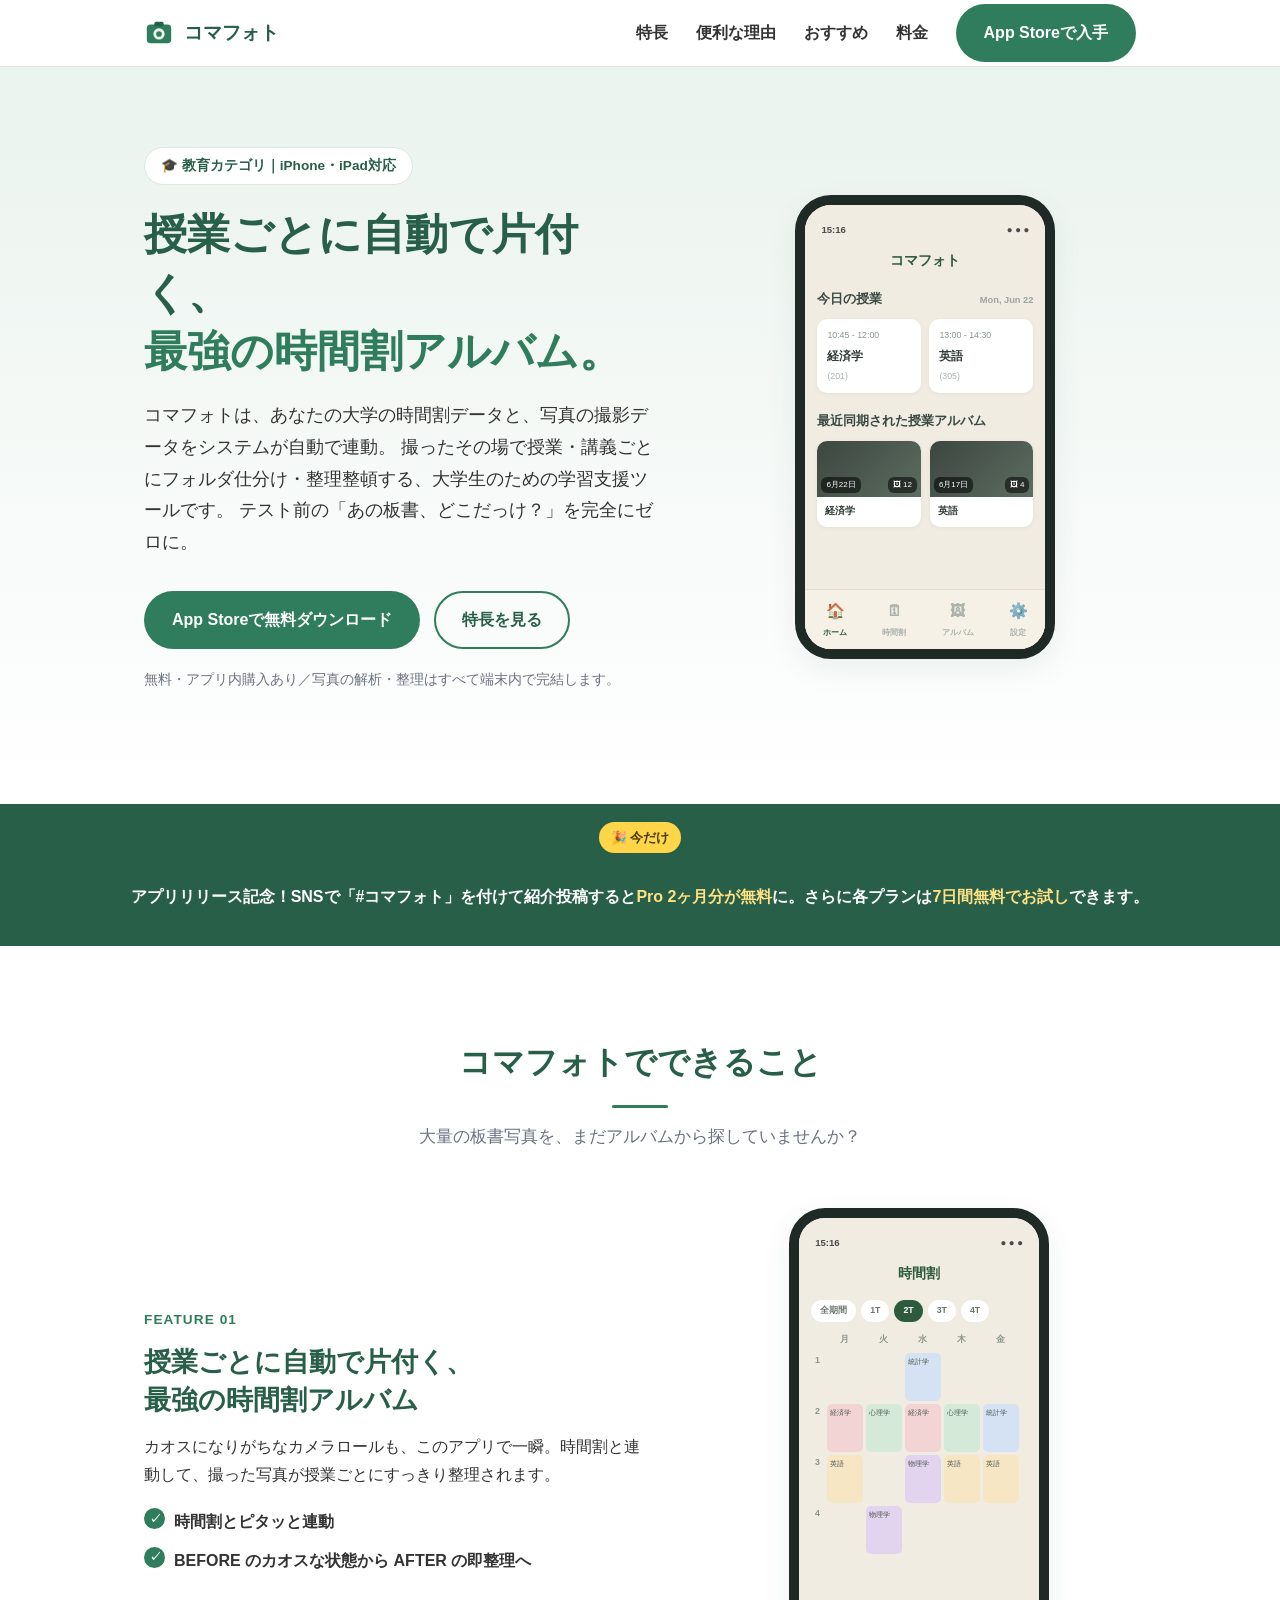
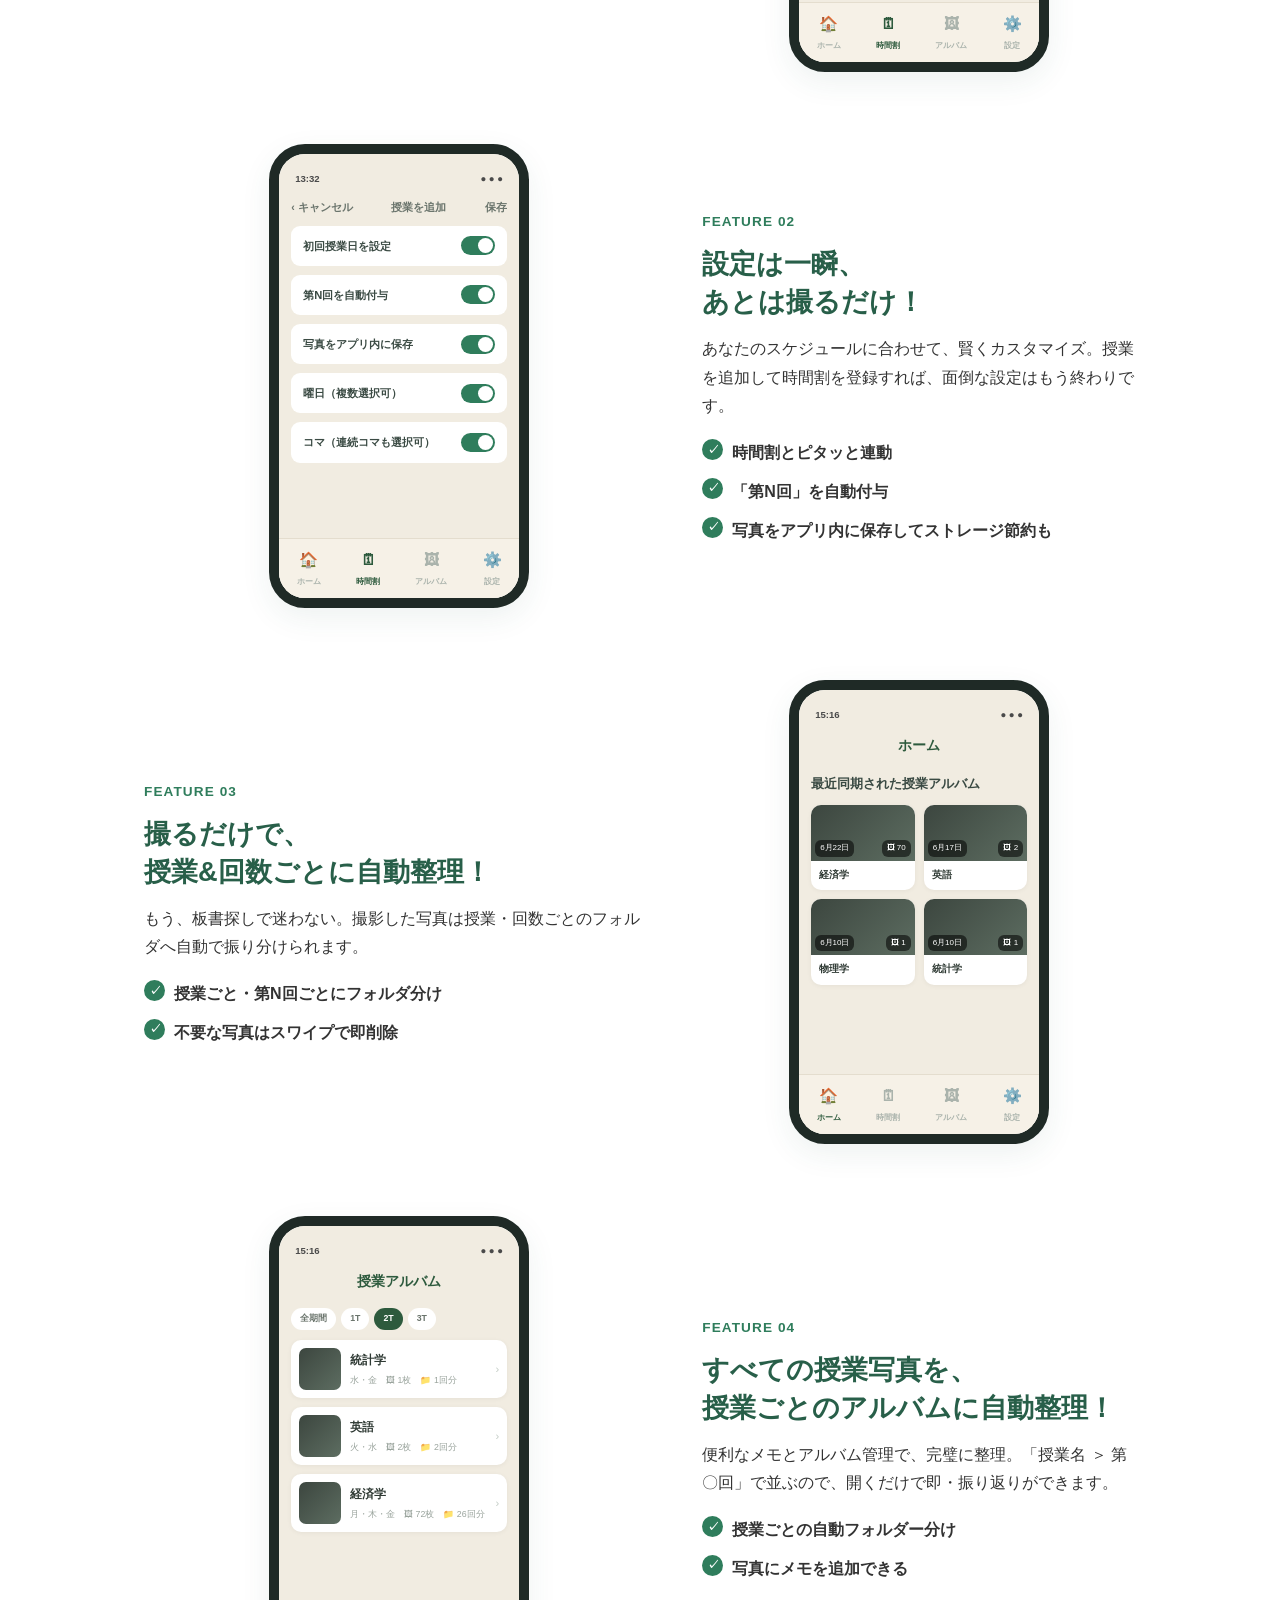
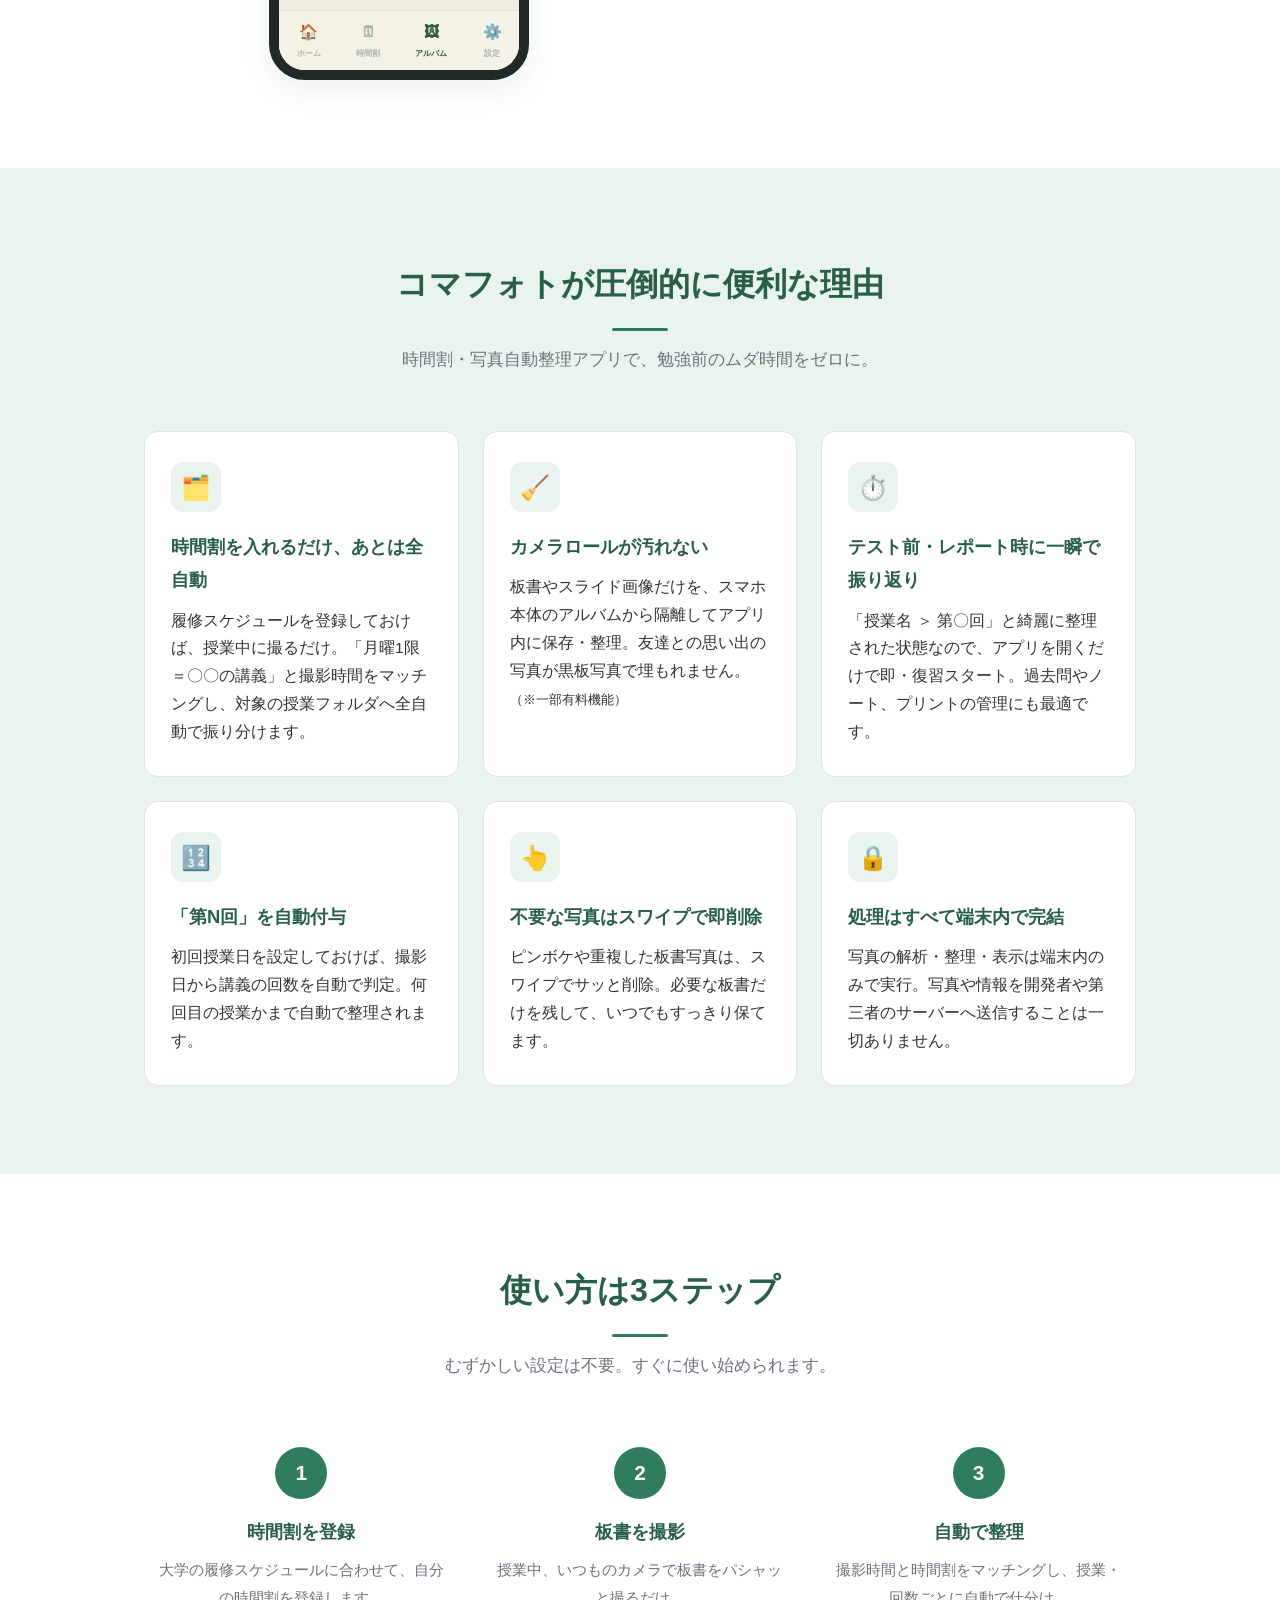
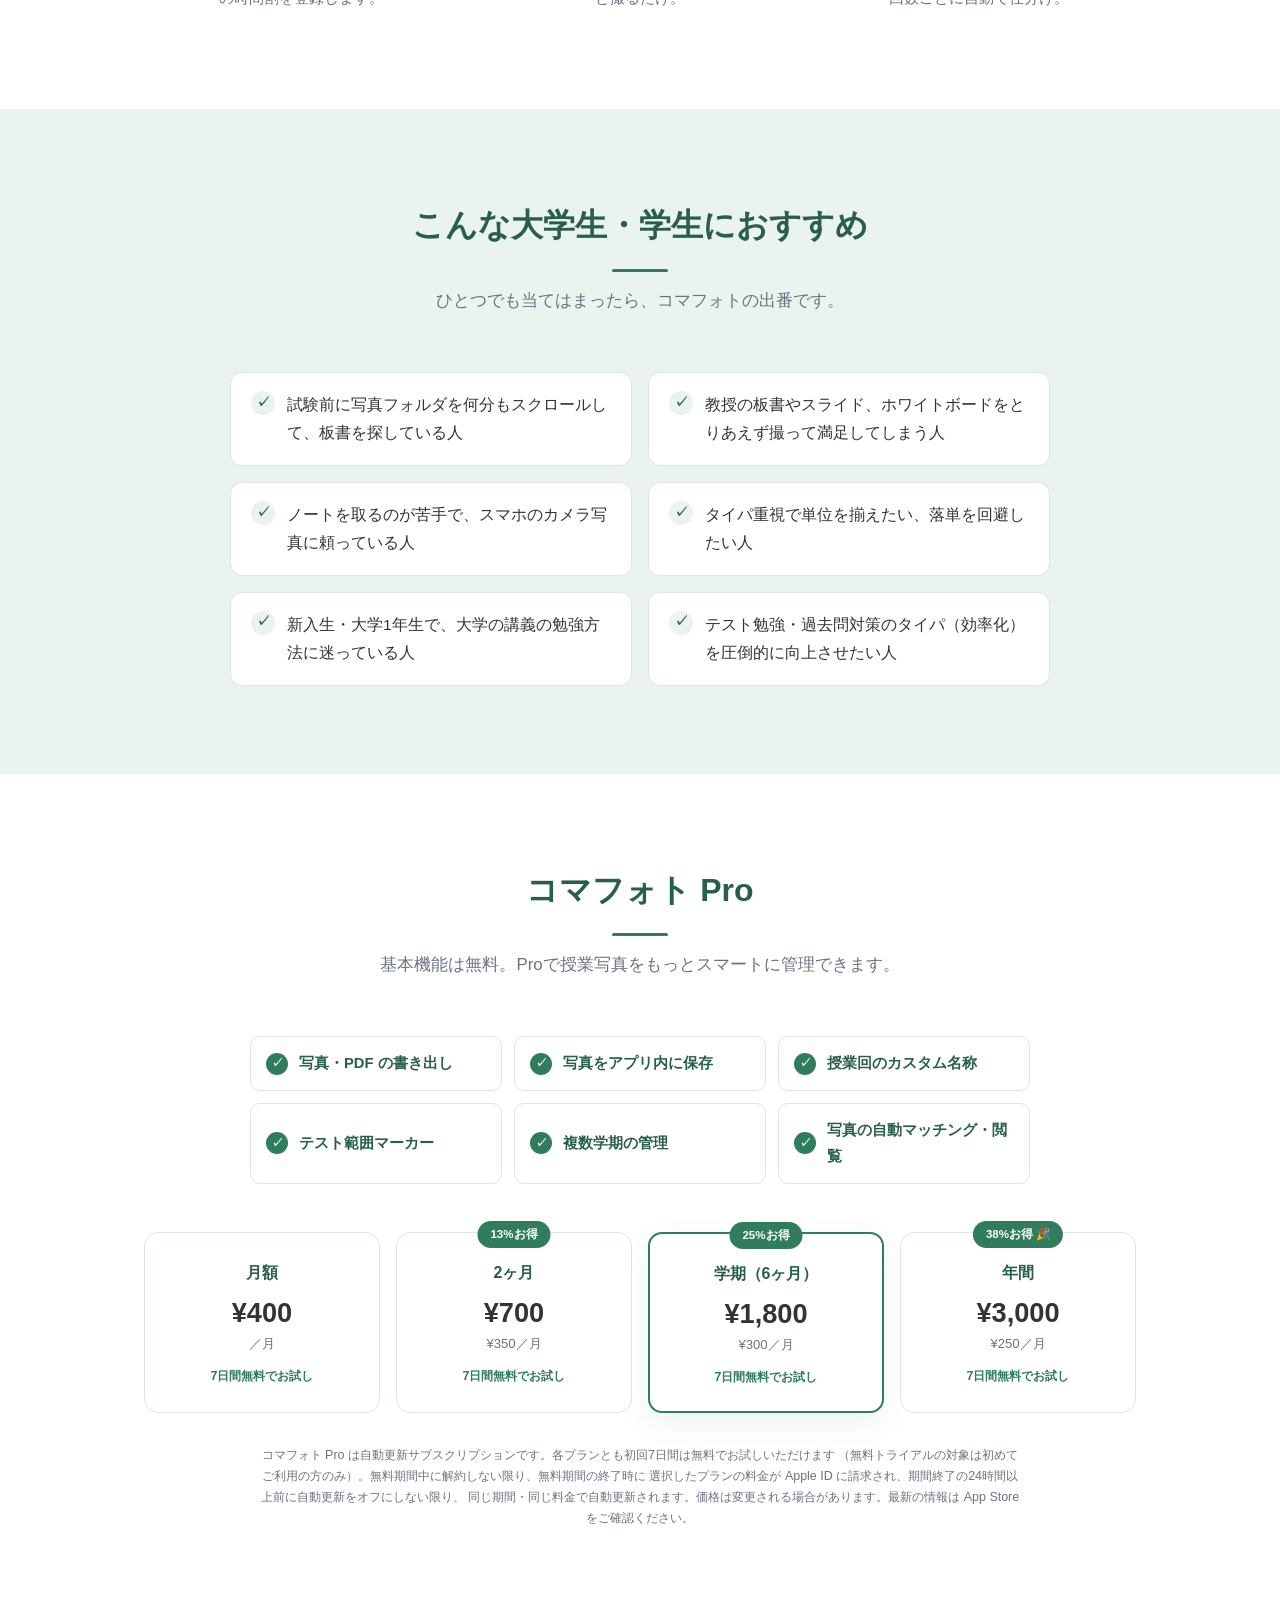
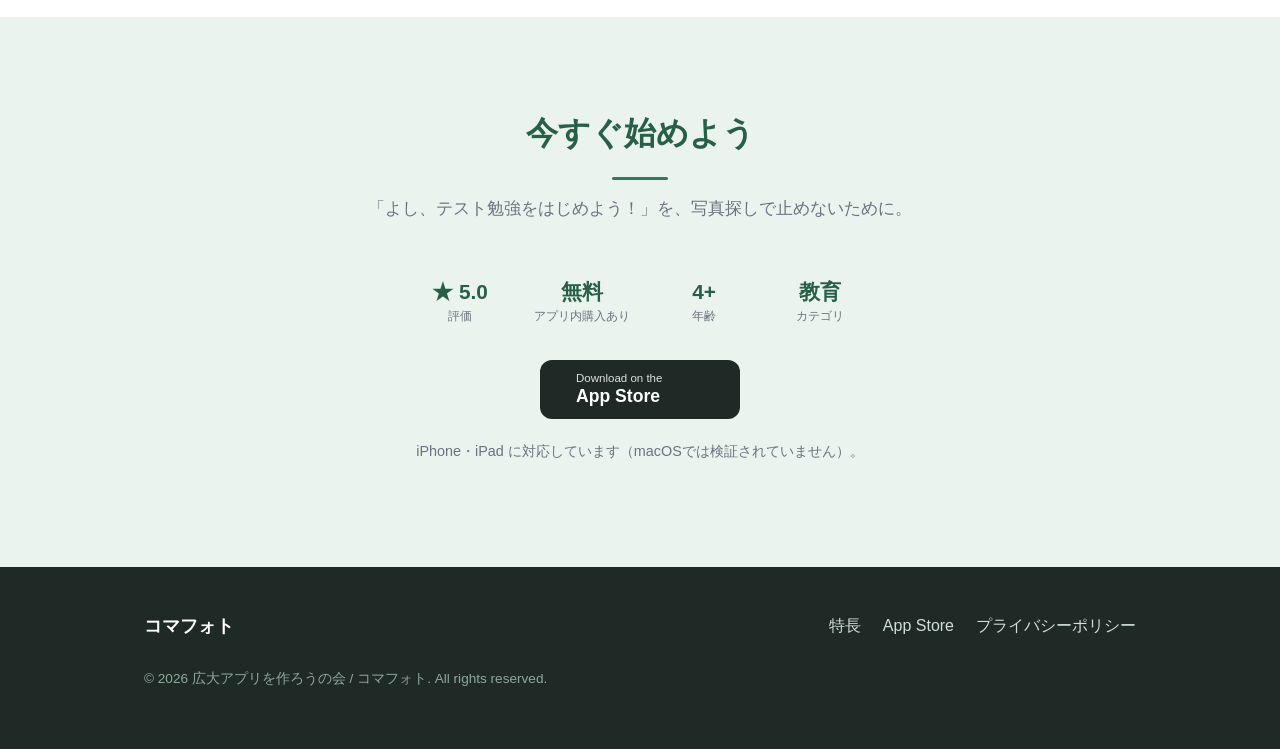
==== commit cc915d25: "アプリUIに寄せたモックと料金プランを反映 実アプリのUI（ベージュ背景・下部タブバー・色分け時間割・ アルバムカード）を参考に、ヒーローと4つのスクショ風モックを 刷新（講義名・時間割などの個人情報" ====
--- a/index.html
+++ b/index.html
@@ -33,6 +33,7 @@
         <li><a class="nav__link" href="#features">特長</a></li>
         <li><a class="nav__link" href="#reasons">便利な理由</a></li>
         <li><a class="nav__link" href="#recommend">おすすめ</a></li>
+        <li><a class="nav__link" href="#pricing">料金</a></li>
         <li><a class="btn btn--primary" href="#download">App Storeで入手</a></li>
       </ul>
     </div>
@@ -59,27 +60,42 @@
         </div>
 
         <div class="hero__visual">
-          <!-- アプリ画面モック（App Storeの実スクショに差し替え可: assets/screen-*.png） -->
+          <!-- アプリのホーム画面風モック（実アプリUIを参考・内容は一般化） -->
           <div class="phone" aria-hidden="true">
-            <div class="phone__screen">
-              <div class="phone__bar"></div>
-              <div class="phone__card">
-                <div class="phone__card-title">月曜 1限・英語</div>
-                <div class="phone__thumbs">
-                  <div class="phone__thumb"></div><div class="phone__thumb"></div><div class="phone__thumb"></div>
+            <div class="appscreen">
+              <div class="appscreen__body">
+                <div class="app-status"><span>15:16</span><span>● ● ●</span></div>
+                <div class="app-title">コマフォト</div>
+                <div class="app-h">今日の授業 <small>Mon, Jun 22</small></div>
+                <div class="today">
+                  <div class="today__card">
+                    <div class="today__time">10:45 - 12:00</div>
+                    <div class="today__name">経済学</div>
+                    <div class="today__room">(201)</div>
+                  </div>
+                  <div class="today__card">
+                    <div class="today__time">13:00 - 14:30</div>
+                    <div class="today__name">英語</div>
+                    <div class="today__room">(305)</div>
+                  </div>
+                </div>
+                <div class="app-h">最近同期された授業アルバム</div>
+                <div class="albums2">
+                  <div class="album2">
+                    <div class="album2__img"><span class="l">6月22日</span><span class="r">🖼 12</span></div>
+                    <div class="album2__name">経済学</div>
+                  </div>
+                  <div class="album2">
+                    <div class="album2__img"><span class="l">6月17日</span><span class="r">🖼 4</span></div>
+                    <div class="album2__name">英語</div>
+                  </div>
                 </div>
               </div>
-              <div class="phone__card">
-                <div class="phone__card-title">月曜 2限・数学</div>
-                <div class="phone__thumbs">
-                  <div class="phone__thumb"></div><div class="phone__thumb"></div><div class="phone__thumb"></div>
-                </div>
-              </div>
-              <div class="phone__card">
-                <div class="phone__card-title">水曜 3限・地理</div>
-                <div class="phone__thumbs">
-                  <div class="phone__thumb"></div><div class="phone__thumb"></div><div class="phone__thumb"></div>
-                </div>
+              <div class="tabbar">
+                <div class="tabbar__item is-active"><span class="tabbar__ico">🏠</span>ホーム</div>
+                <div class="tabbar__item"><span class="tabbar__ico">🗓</span>時間割</div>
+                <div class="tabbar__item"><span class="tabbar__ico">🖼</span>アルバム</div>
+                <div class="tabbar__item"><span class="tabbar__ico">⚙️</span>設定</div>
               </div>
             </div>
           </div>
@@ -90,8 +106,8 @@
     <!-- キャンペーン告知 -->
     <section class="campaign">
       <div class="container campaign__inner">
-        <span class="campaign__tag">CAMPAIGN</span>
-        <p class="campaign__text">リリースキャンペーン中！<strong>Pro版が2ヶ月無料</strong>＋各プランに<strong>7日間の無料トライアル</strong></p>
+        <span class="campaign__tag">🎉 今だけ</span>
+        <p class="campaign__text">アプリリリース記念！SNSで「#コマフォト」を付けて紹介投稿すると<strong>Pro 2ヶ月分が無料</strong>に。さらに各プランは<strong>7日間無料でお試し</strong>できます。</p>
       </div>
     </section>
 
@@ -118,15 +134,31 @@
             </div>
             <div class="shot__visual">
               <div class="phone" aria-hidden="true">
-                <div class="phone__screen">
-                  <div class="screen-head"><span>時間割と連動</span><span>月 火 水 木 金</span></div>
-                  <div class="tt-grid">
-                    <div class="tt-cell is-en">英語</div><div class="tt-cell"></div><div class="tt-cell"></div><div class="tt-cell"></div><div class="tt-cell is-math">数学</div>
-                    <div class="tt-cell"></div><div class="tt-cell is-math">数学</div><div class="tt-cell"></div><div class="tt-cell is-geo">地理</div><div class="tt-cell"></div>
-                    <div class="tt-cell is-math">数学</div><div class="tt-cell is-geo">地理</div><div class="tt-cell is-exp">実験</div><div class="tt-cell"></div><div class="tt-cell is-exp">実験</div>
-                    <div class="tt-cell"></div><div class="tt-cell"></div><div class="tt-cell is-en">英語</div><div class="tt-cell"></div><div class="tt-cell"></div>
-                  </div>
-                  <span class="bubble">このアプリで一瞬！</span>
+                <div class="appscreen">
+                  <div class="appscreen__body">
+                    <div class="app-status"><span>15:16</span><span>● ● ●</span></div>
+                    <div class="app-title">時間割</div>
+                    <div class="tt2__tabs">
+                      <span class="tt2__tab">全期間</span>
+                      <span class="tt2__tab">1T</span>
+                      <span class="tt2__tab is-active">2T</span>
+                      <span class="tt2__tab">3T</span>
+                      <span class="tt2__tab">4T</span>
+                    </div>
+                    <div class="tt2">
+                      <span class="h"></span><span class="h">月</span><span class="h">火</span><span class="h">水</span><span class="h">木</span><span class="h">金</span>
+                      <span class="h">1</span><span class="cell"></span><span class="cell"></span><span class="cell bl">統計学</span><span class="cell"></span><span class="cell"></span>
+                      <span class="h">2</span><span class="cell en">経済学</span><span class="cell gr">心理学</span><span class="cell en">経済学</span><span class="cell gr">心理学</span><span class="cell bl">統計学</span>
+                      <span class="h">3</span><span class="cell yl">英語</span><span class="cell"></span><span class="cell pp">物理学</span><span class="cell yl">英語</span><span class="cell yl">英語</span>
+                      <span class="h">4</span><span class="cell"></span><span class="cell pp">物理学</span><span class="cell"></span><span class="cell"></span><span class="cell"></span>
+                    </div>
+                  </div>
+                  <div class="tabbar">
+                    <div class="tabbar__item"><span class="tabbar__ico">🏠</span>ホーム</div>
+                    <div class="tabbar__item is-active"><span class="tabbar__ico">🗓</span>時間割</div>
+                    <div class="tabbar__item"><span class="tabbar__ico">🖼</span>アルバム</div>
+                    <div class="tabbar__item"><span class="tabbar__ico">⚙️</span>設定</div>
+                  </div>
                 </div>
               </div>
             </div>
@@ -146,13 +178,22 @@
             </div>
             <div class="shot__visual">
               <div class="phone" aria-hidden="true">
-                <div class="phone__screen">
-                  <div class="screen-head"><span>キャンセル</span><span>授業を追加　保存</span></div>
-                  <div class="set-row"><span>初回授業日を設定</span><span class="toggle"></span></div>
-                  <div class="set-row"><span>第N回を自動付与</span><span class="toggle"></span></div>
-                  <div class="set-row"><span>写真をアプリ内に保存</span><span class="toggle"></span></div>
-                  <div class="set-row"><span>曜日・コマを選択</span><span class="toggle"></span></div>
-                  <span class="bubble">ストレージ節約も！</span>
+                <div class="appscreen">
+                  <div class="appscreen__body app-form">
+                    <div class="app-status"><span>13:32</span><span>● ● ●</span></div>
+                    <div class="app-h" style="font-weight:700;color:#6a746c;font-size:0.66rem;"><span>‹ キャンセル</span><span>授業を追加</span><span>保存</span></div>
+                    <div class="set-row"><span>初回授業日を設定</span><span class="toggle"></span></div>
+                    <div class="set-row"><span>第N回を自動付与</span><span class="toggle"></span></div>
+                    <div class="set-row"><span>写真をアプリ内に保存</span><span class="toggle"></span></div>
+                    <div class="set-row"><span>曜日（複数選択可）</span><span class="toggle"></span></div>
+                    <div class="set-row"><span>コマ（連続コマも選択可）</span><span class="toggle"></span></div>
+                  </div>
+                  <div class="tabbar">
+                    <div class="tabbar__item"><span class="tabbar__ico">🏠</span>ホーム</div>
+                    <div class="tabbar__item is-active"><span class="tabbar__ico">🗓</span>時間割</div>
+                    <div class="tabbar__item"><span class="tabbar__ico">🖼</span>アルバム</div>
+                    <div class="tabbar__item"><span class="tabbar__ico">⚙️</span>設定</div>
+                  </div>
                 </div>
               </div>
             </div>
@@ -171,18 +212,36 @@
             </div>
             <div class="shot__visual">
               <div class="phone" aria-hidden="true">
-                <div class="phone__screen">
-                  <div class="screen-head"><span>‹ Back</span><span>英語</span></div>
-                  <div class="folder-row">英語 <span>›</span></div>
-                  <div class="folder-row">数学 <span>›</span></div>
-                  <div class="folder-row">地理 <span>›</span></div>
-                  <div class="phone__card" style="margin-top:12px;">
-                    <div class="phone__card-title">第1回（6月1日）／ 第2回（6月8日）</div>
-                    <div class="phone__thumbs">
-                      <div class="phone__thumb"></div><div class="phone__thumb"></div><div class="phone__thumb"></div>
-                    </div>
-                  </div>
-                  <span class="bubble">不要な写真はスワイプで即削除！</span>
+                <div class="appscreen">
+                  <div class="appscreen__body">
+                    <div class="app-status"><span>15:16</span><span>● ● ●</span></div>
+                    <div class="app-title">ホーム</div>
+                    <div class="app-h">最近同期された授業アルバム</div>
+                    <div class="albums2">
+                      <div class="album2">
+                        <div class="album2__img"><span class="l">6月22日</span><span class="r">🖼 70</span></div>
+                        <div class="album2__name">経済学</div>
+                      </div>
+                      <div class="album2">
+                        <div class="album2__img"><span class="l">6月17日</span><span class="r">🖼 2</span></div>
+                        <div class="album2__name">英語</div>
+                      </div>
+                      <div class="album2">
+                        <div class="album2__img"><span class="l">6月10日</span><span class="r">🖼 1</span></div>
+                        <div class="album2__name">物理学</div>
+                      </div>
+                      <div class="album2">
+                        <div class="album2__img"><span class="l">6月10日</span><span class="r">🖼 1</span></div>
+                        <div class="album2__name">統計学</div>
+                      </div>
+                    </div>
+                  </div>
+                  <div class="tabbar">
+                    <div class="tabbar__item is-active"><span class="tabbar__ico">🏠</span>ホーム</div>
+                    <div class="tabbar__item"><span class="tabbar__ico">🗓</span>時間割</div>
+                    <div class="tabbar__item"><span class="tabbar__ico">🖼</span>アルバム</div>
+                    <div class="tabbar__item"><span class="tabbar__ico">⚙️</span>設定</div>
+                  </div>
                 </div>
               </div>
             </div>
@@ -201,16 +260,47 @@
             </div>
             <div class="shot__visual">
               <div class="phone" aria-hidden="true">
-                <div class="phone__screen">
-                  <div class="screen-head"><span>‹ Back</span><span>クラスフォルダー</span></div>
-                  <div class="phone__card">
-                    <div class="phone__card-title">物理IIB（水曜4限）<br><small>2024/04/01 – 2024/07/31</small></div>
-                    <div class="phone__thumbs">
-                      <div class="phone__thumb"></div><div class="phone__thumb"></div><div class="phone__thumb"></div>
-                      <div class="phone__thumb"></div><div class="phone__thumb"></div><div class="phone__thumb"></div>
-                    </div>
-                  </div>
-                  <span class="bubble">メモを追加！</span>
+                <div class="appscreen">
+                  <div class="appscreen__body">
+                    <div class="app-status"><span>15:16</span><span>● ● ●</span></div>
+                    <div class="app-title">授業アルバム</div>
+                    <div class="tt2__tabs">
+                      <span class="tt2__tab">全期間</span>
+                      <span class="tt2__tab">1T</span>
+                      <span class="tt2__tab is-active">2T</span>
+                      <span class="tt2__tab">3T</span>
+                    </div>
+                    <div class="alist__row">
+                      <div class="alist__thumb"></div>
+                      <div>
+                        <div class="alist__name">統計学</div>
+                        <div class="alist__meta">水・金　🖼 1枚　📁 1回分</div>
+                      </div>
+                      <span>›</span>
+                    </div>
+                    <div class="alist__row">
+                      <div class="alist__thumb"></div>
+                      <div>
+                        <div class="alist__name">英語</div>
+                        <div class="alist__meta">火・水　🖼 2枚　📁 2回分</div>
+                      </div>
+                      <span>›</span>
+                    </div>
+                    <div class="alist__row">
+                      <div class="alist__thumb"></div>
+                      <div>
+                        <div class="alist__name">経済学</div>
+                        <div class="alist__meta">月・木・金　🖼 72枚　📁 26回分</div>
+                      </div>
+                      <span>›</span>
+                    </div>
+                  </div>
+                  <div class="tabbar">
+                    <div class="tabbar__item"><span class="tabbar__ico">🏠</span>ホーム</div>
+                    <div class="tabbar__item"><span class="tabbar__ico">🗓</span>時間割</div>
+                    <div class="tabbar__item is-active"><span class="tabbar__ico">🖼</span>アルバム</div>
+                    <div class="tabbar__item"><span class="tabbar__ico">⚙️</span>設定</div>
+                  </div>
                 </div>
               </div>
             </div>
@@ -333,8 +423,64 @@
       </div>
     </section>
 
+    <!-- 料金プラン（コマフォト Pro） -->
+    <section class="section" id="pricing">
+      <div class="container">
+        <div class="section__head">
+          <h2 class="section__title">コマフォト Pro</h2>
+          <p class="section__lead">基本機能は無料。Proで授業写真をもっとスマートに管理できます。</p>
+        </div>
+
+        <div class="pro-features">
+          <div class="pro-feature">写真・PDF の書き出し</div>
+          <div class="pro-feature">写真をアプリ内に保存</div>
+          <div class="pro-feature">授業回のカスタム名称</div>
+          <div class="pro-feature">テスト範囲マーカー</div>
+          <div class="pro-feature">複数学期の管理</div>
+          <div class="pro-feature">写真の自動マッチング・閲覧</div>
+        </div>
+
+        <div class="plans">
+          <div class="plan">
+            <div class="plan__name">月額</div>
+            <div class="plan__price">¥400</div>
+            <div class="plan__per">／月</div>
+            <div class="plan__note">7日間無料でお試し</div>
+          </div>
+          <div class="plan">
+            <div class="plan__badge">13%お得</div>
+            <div class="plan__name">2ヶ月</div>
+            <div class="plan__price">¥700</div>
+            <div class="plan__per">¥350／月</div>
+            <div class="plan__note">7日間無料でお試し</div>
+          </div>
+          <div class="plan is-best">
+            <div class="plan__badge">25%お得</div>
+            <div class="plan__name">学期（6ヶ月）</div>
+            <div class="plan__price">¥1,800</div>
+            <div class="plan__per">¥300／月</div>
+            <div class="plan__note">7日間無料でお試し</div>
+          </div>
+          <div class="plan">
+            <div class="plan__badge">38%お得 🎉</div>
+            <div class="plan__name">年間</div>
+            <div class="plan__price">¥3,000</div>
+            <div class="plan__per">¥250／月</div>
+            <div class="plan__note">7日間無料でお試し</div>
+          </div>
+        </div>
+
+        <p class="pro-disclaimer">
+          コマフォト Pro は自動更新サブスクリプションです。各プランとも初回7日間は無料でお試しいただけます
+          （無料トライアルの対象は初めてご利用の方のみ）。無料期間中に解約しない限り、無料期間の終了時に
+          選択したプランの料金が Apple ID に請求され、期間終了の24時間以上前に自動更新をオフにしない限り、
+          同じ期間・同じ料金で自動更新されます。価格は変更される場合があります。最新の情報は App Store をご確認ください。
+        </p>
+      </div>
+    </section>
+
     <!-- ダウンロード -->
-    <section class="section" id="download">
+    <section class="section section--soft" id="download">
       <div class="container download__inner">
         <div class="section__head">
           <h2 class="section__title">今すぐ始めよう</h2>
--- a/css/style.css
+++ b/css/style.css
@@ -933,3 +933,373 @@
     grid-template-columns: 1fr;
   }
 }
+
+/* =========================================================
+   アプリ画面風モック（実アプリUIを参考・内容は一般化）
+   ベージュ背景＋緑アクセント＋下部タブバー
+   ========================================================= */
+.appscreen {
+  --app-bg: #f1ece1;
+  --app-green: #2d5a3d;
+  background: var(--app-bg);
+  min-height: 444px;
+  display: flex;
+  flex-direction: column;
+  font-size: 0.7rem;
+  color: #3a4a43;
+}
+
+.appscreen__body {
+  flex: 1;
+  padding: 14px 12px 8px;
+  overflow: hidden;
+}
+
+.app-status {
+  display: flex;
+  justify-content: space-between;
+  font-size: 0.6rem;
+  font-weight: 700;
+  color: #4a4a4a;
+  padding: 2px 4px 10px;
+}
+
+.app-title {
+  text-align: center;
+  font-weight: 800;
+  color: var(--app-green);
+  font-size: 0.86rem;
+  margin-bottom: 14px;
+}
+
+.app-h {
+  font-weight: 800;
+  font-size: 0.8rem;
+  margin: 0 0 9px;
+  display: flex;
+  align-items: baseline;
+  justify-content: space-between;
+}
+
+.app-h small {
+  color: #9aa49d;
+  font-weight: 600;
+  font-size: 0.58rem;
+}
+
+/* 今日の授業カード */
+.today {
+  display: flex;
+  gap: 8px;
+  margin-bottom: 16px;
+}
+
+.today__card {
+  flex: 1;
+  background: #fff;
+  border-radius: 10px;
+  padding: 9px 10px;
+  box-shadow: 0 1px 5px rgba(0, 0, 0, 0.05);
+}
+
+.today__time {
+  font-size: 0.55rem;
+  color: #8a958d;
+}
+
+.today__name {
+  font-weight: 800;
+  font-size: 0.74rem;
+  color: #2f3a34;
+  margin: 2px 0 1px;
+}
+
+.today__room {
+  font-size: 0.55rem;
+  color: #aab3ac;
+}
+
+/* ホーム: 最近のアルバム（2列） */
+.albums2 {
+  display: grid;
+  grid-template-columns: 1fr 1fr;
+  gap: 9px;
+}
+
+.album2 {
+  background: #fff;
+  border-radius: 10px;
+  overflow: hidden;
+  box-shadow: 0 1px 5px rgba(0, 0, 0, 0.05);
+}
+
+.album2__img {
+  height: 56px;
+  background: linear-gradient(135deg, #3c463f, #5d6d61);
+  position: relative;
+}
+
+.album2__img span {
+  position: absolute;
+  bottom: 4px;
+  background: rgba(0, 0, 0, 0.55);
+  color: #fff;
+  font-size: 0.5rem;
+  padding: 1px 5px;
+  border-radius: 6px;
+}
+
+.album2__img .l { left: 4px; }
+.album2__img .r { right: 4px; }
+
+.album2__name {
+  font-size: 0.62rem;
+  font-weight: 800;
+  padding: 5px 8px 7px;
+  color: #2f3a34;
+}
+
+/* 時間割グリッド（色分け） */
+.tt2__tabs {
+  display: flex;
+  gap: 5px;
+  margin-bottom: 10px;
+}
+
+.tt2__tab {
+  font-size: 0.55rem;
+  font-weight: 700;
+  padding: 3px 9px;
+  border-radius: 999px;
+  background: #fff;
+  color: #6a746c;
+}
+
+.tt2__tab.is-active {
+  background: var(--app-green);
+  color: #fff;
+}
+
+.tt2 {
+  display: grid;
+  grid-template-columns: 0.6fr repeat(5, 1fr);
+  gap: 3px;
+}
+
+.tt2 .h {
+  font-size: 0.55rem;
+  font-weight: 700;
+  text-align: center;
+  color: #8a958d;
+  padding-bottom: 2px;
+}
+
+.tt2 .cell {
+  aspect-ratio: 3 / 4;
+  border-radius: 5px;
+  font-size: 0.45rem;
+  padding: 3px;
+  color: #4a564e;
+}
+
+.tt2 .cell.en { background: #f3d4d4; }
+.tt2 .cell.gr { background: #d4e9d8; }
+.tt2 .cell.bl { background: #d4e2f3; }
+.tt2 .cell.pp { background: #e2d4ef; }
+.tt2 .cell.yl { background: #f6e6c4; }
+
+/* アルバム一覧（リスト） */
+.alist__row {
+  display: flex;
+  gap: 9px;
+  align-items: center;
+  background: #fff;
+  border-radius: 10px;
+  padding: 8px;
+  margin-bottom: 9px;
+  box-shadow: 0 1px 5px rgba(0, 0, 0, 0.05);
+}
+
+.alist__thumb {
+  width: 42px;
+  height: 42px;
+  border-radius: 7px;
+  background: linear-gradient(135deg, #3c463f, #5d6d61);
+  flex-shrink: 0;
+}
+
+.alist__name {
+  font-weight: 800;
+  font-size: 0.72rem;
+  color: #2f3a34;
+}
+
+.alist__meta {
+  font-size: 0.55rem;
+  color: #9aa49d;
+  margin-top: 2px;
+}
+
+.alist__row > span {
+  margin-left: auto;
+  color: #c4cdc6;
+}
+
+/* 設定フォーム（授業を追加） */
+.app-form .set-row {
+  font-size: 0.7rem;
+}
+
+/* 下部タブバー */
+.tabbar {
+  display: flex;
+  justify-content: space-around;
+  background: #f6f1e7;
+  border-top: 1px solid #e4ddce;
+  padding: 7px 0 9px;
+}
+
+.tabbar__item {
+  display: flex;
+  flex-direction: column;
+  align-items: center;
+  gap: 2px;
+  font-size: 0.5rem;
+  color: #aab3ac;
+  font-weight: 600;
+}
+
+.tabbar__item.is-active {
+  color: var(--app-green);
+}
+
+.tabbar__ico {
+  font-size: 0.95rem;
+}
+
+/* 吹き出しを画面内に重ねる場合の位置調整 */
+.appscreen .bubble {
+  position: absolute;
+  margin-top: 0;
+}
+
+.shot__visual .phone {
+  position: relative;
+}
+
+/* =========================================================
+   料金プラン（コマフォト Pro）
+   ========================================================= */
+.pro-features {
+  display: grid;
+  grid-template-columns: repeat(3, 1fr);
+  gap: 12px;
+  max-width: 780px;
+  margin: 0 auto 48px;
+}
+
+.pro-feature {
+  display: flex;
+  align-items: center;
+  gap: 11px;
+  background: #fff;
+  border: 1px solid var(--color-border);
+  border-radius: 10px;
+  padding: 13px 15px;
+  font-weight: 700;
+  font-size: 0.92rem;
+  color: var(--color-primary-dark);
+}
+
+.pro-feature::before {
+  content: "✓";
+  flex-shrink: 0;
+  width: 22px;
+  height: 22px;
+  border-radius: 50%;
+  background: var(--color-primary);
+  color: #fff;
+  font-size: 0.75rem;
+  display: flex;
+  align-items: center;
+  justify-content: center;
+}
+
+.plans {
+  display: grid;
+  grid-template-columns: repeat(4, 1fr);
+  gap: 16px;
+}
+
+.plan {
+  position: relative;
+  background: #fff;
+  border: 1px solid var(--color-border);
+  border-radius: 14px;
+  padding: 26px 18px 22px;
+  text-align: center;
+}
+
+.plan.is-best {
+  border: 2px solid var(--color-primary);
+  box-shadow: var(--shadow);
+}
+
+.plan__badge {
+  position: absolute;
+  top: -12px;
+  left: 50%;
+  transform: translateX(-50%);
+  background: var(--color-primary);
+  color: #fff;
+  font-size: 0.72rem;
+  font-weight: 800;
+  padding: 3px 13px;
+  border-radius: 999px;
+  white-space: nowrap;
+}
+
+.plan__name {
+  font-weight: 800;
+  color: var(--color-primary-dark);
+  margin-bottom: 10px;
+}
+
+.plan__price {
+  font-size: 1.7rem;
+  font-weight: 800;
+  color: var(--color-text);
+  line-height: 1.1;
+}
+
+.plan__per {
+  font-size: 0.82rem;
+  color: var(--color-muted);
+  margin-top: 4px;
+}
+
+.plan__note {
+  font-size: 0.78rem;
+  color: var(--color-primary);
+  font-weight: 700;
+  margin-top: 10px;
+}
+
+.pro-disclaimer {
+  max-width: 760px;
+  margin: 32px auto 0;
+  font-size: 0.78rem;
+  color: var(--color-muted);
+  line-height: 1.7;
+  text-align: center;
+}
+
+@media (max-width: 860px) {
+  .pro-features {
+    grid-template-columns: 1fr;
+  }
+
+  .plans {
+    grid-template-columns: 1fr 1fr;
+  }
+}
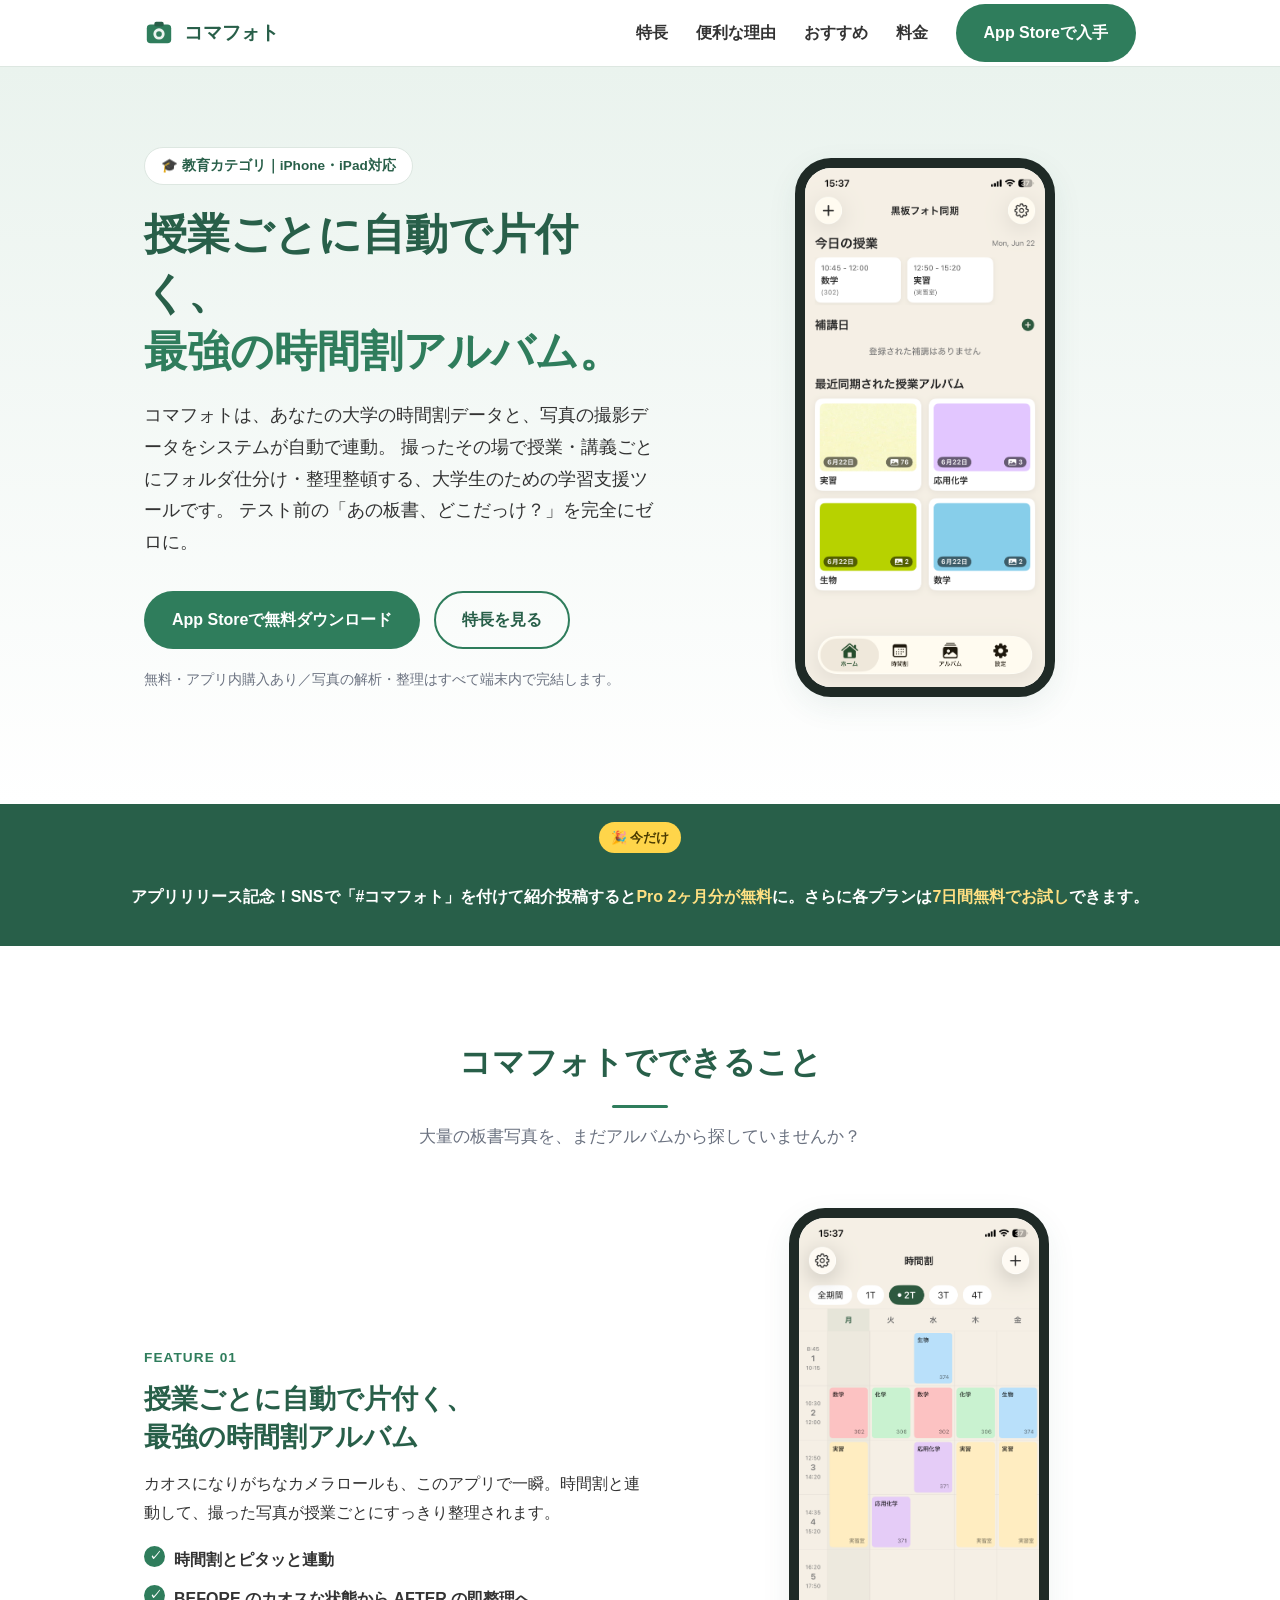
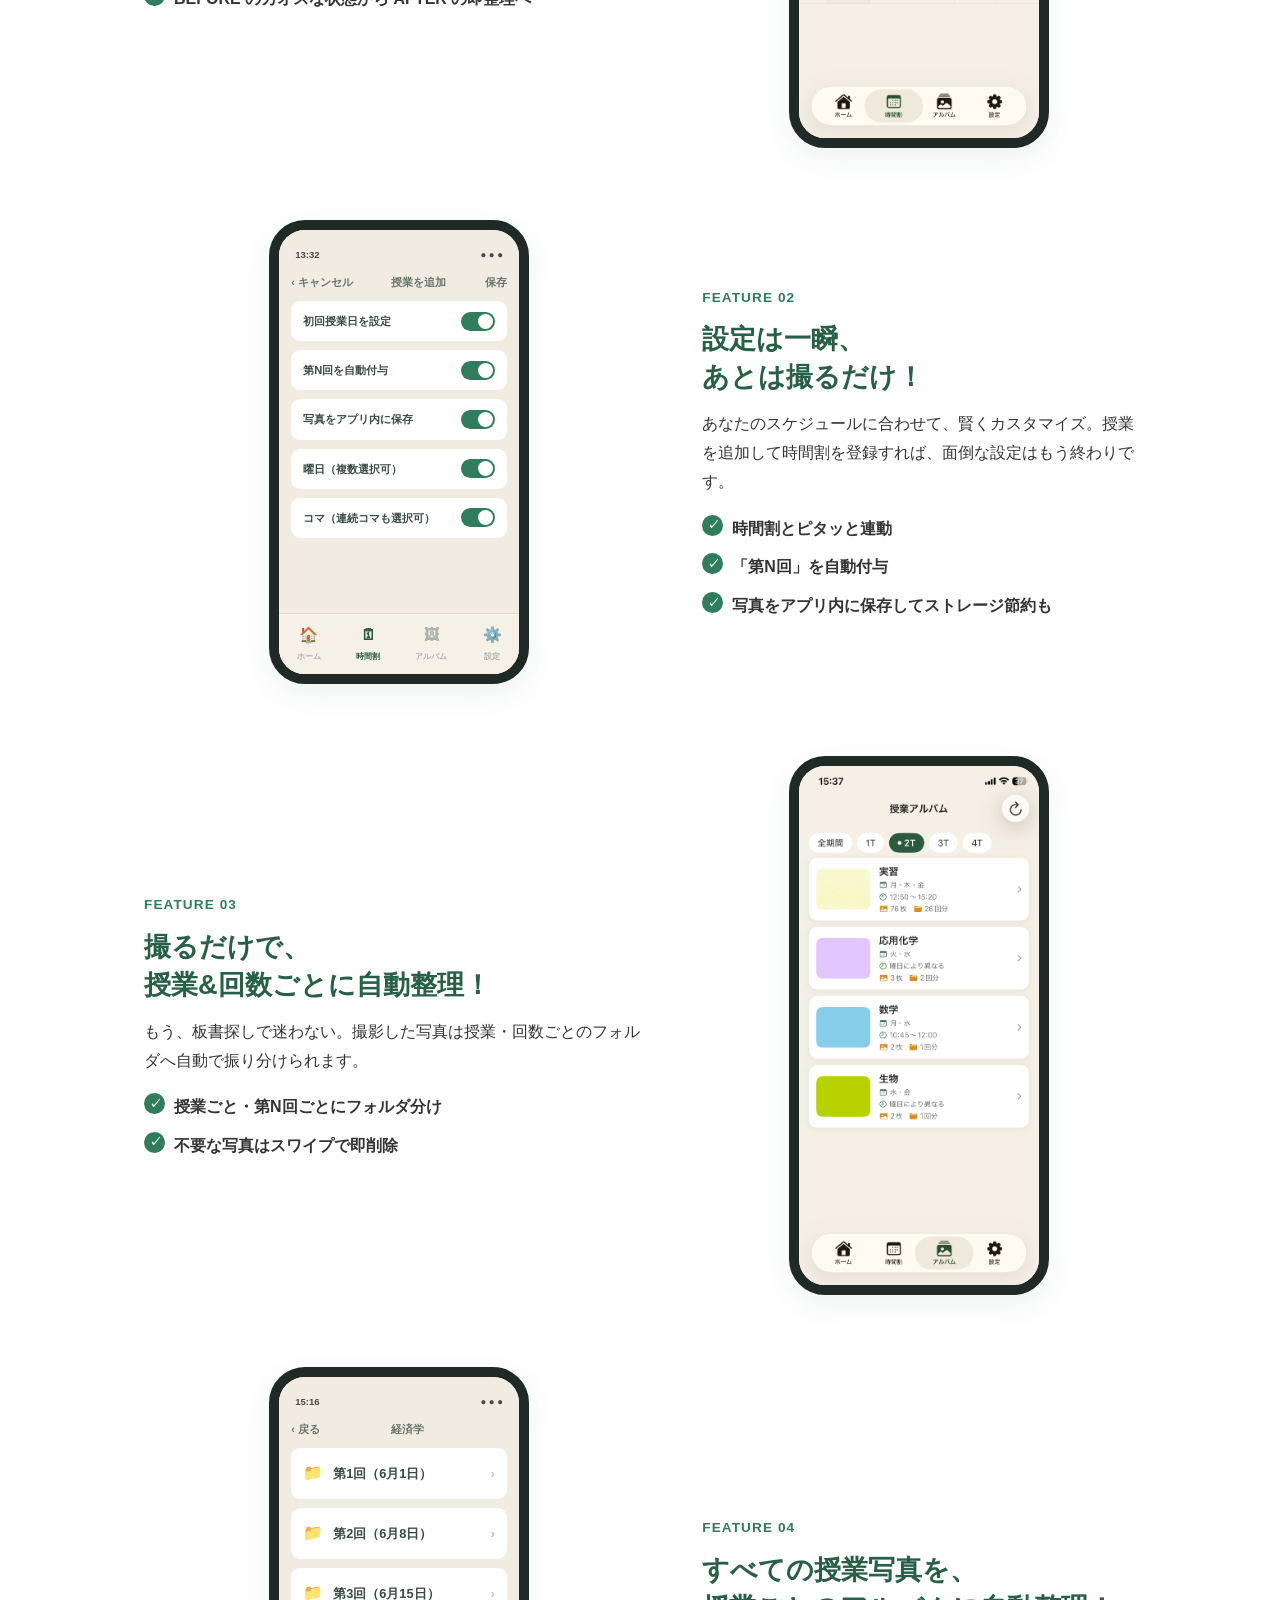
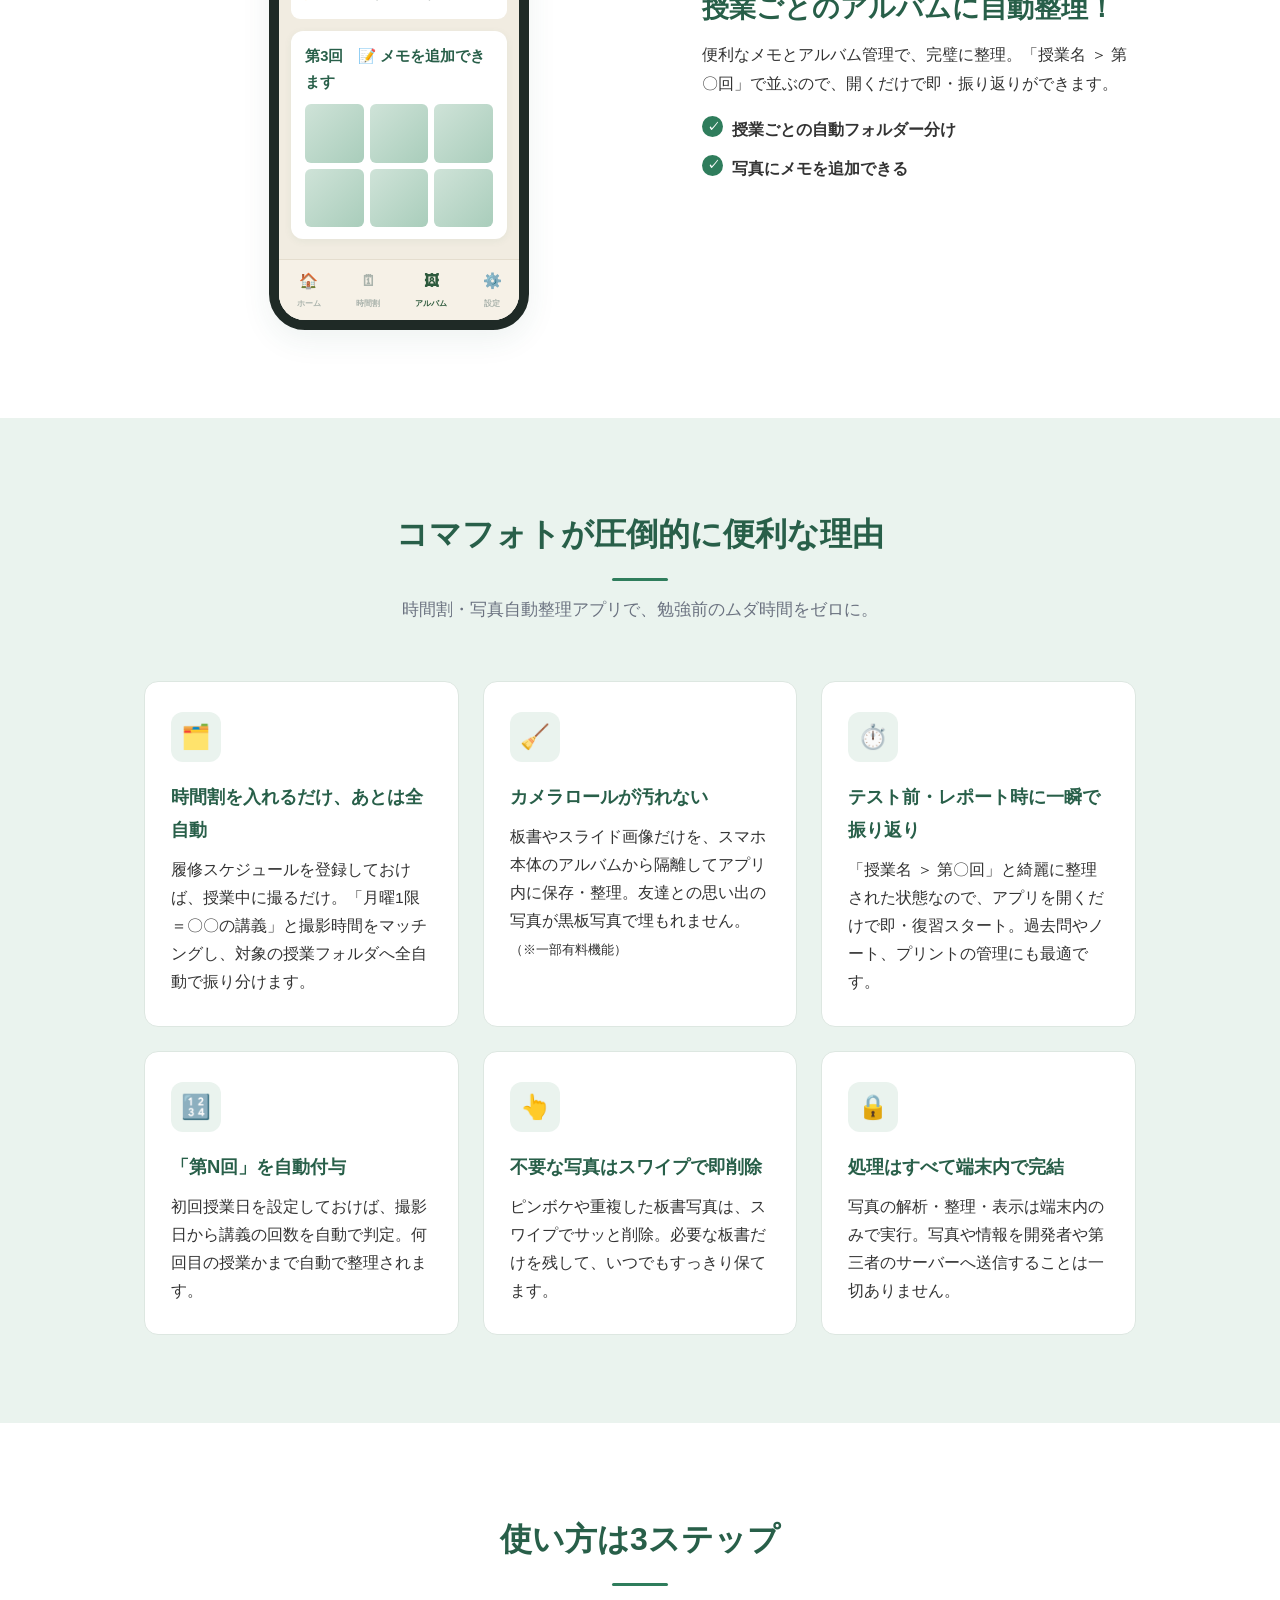
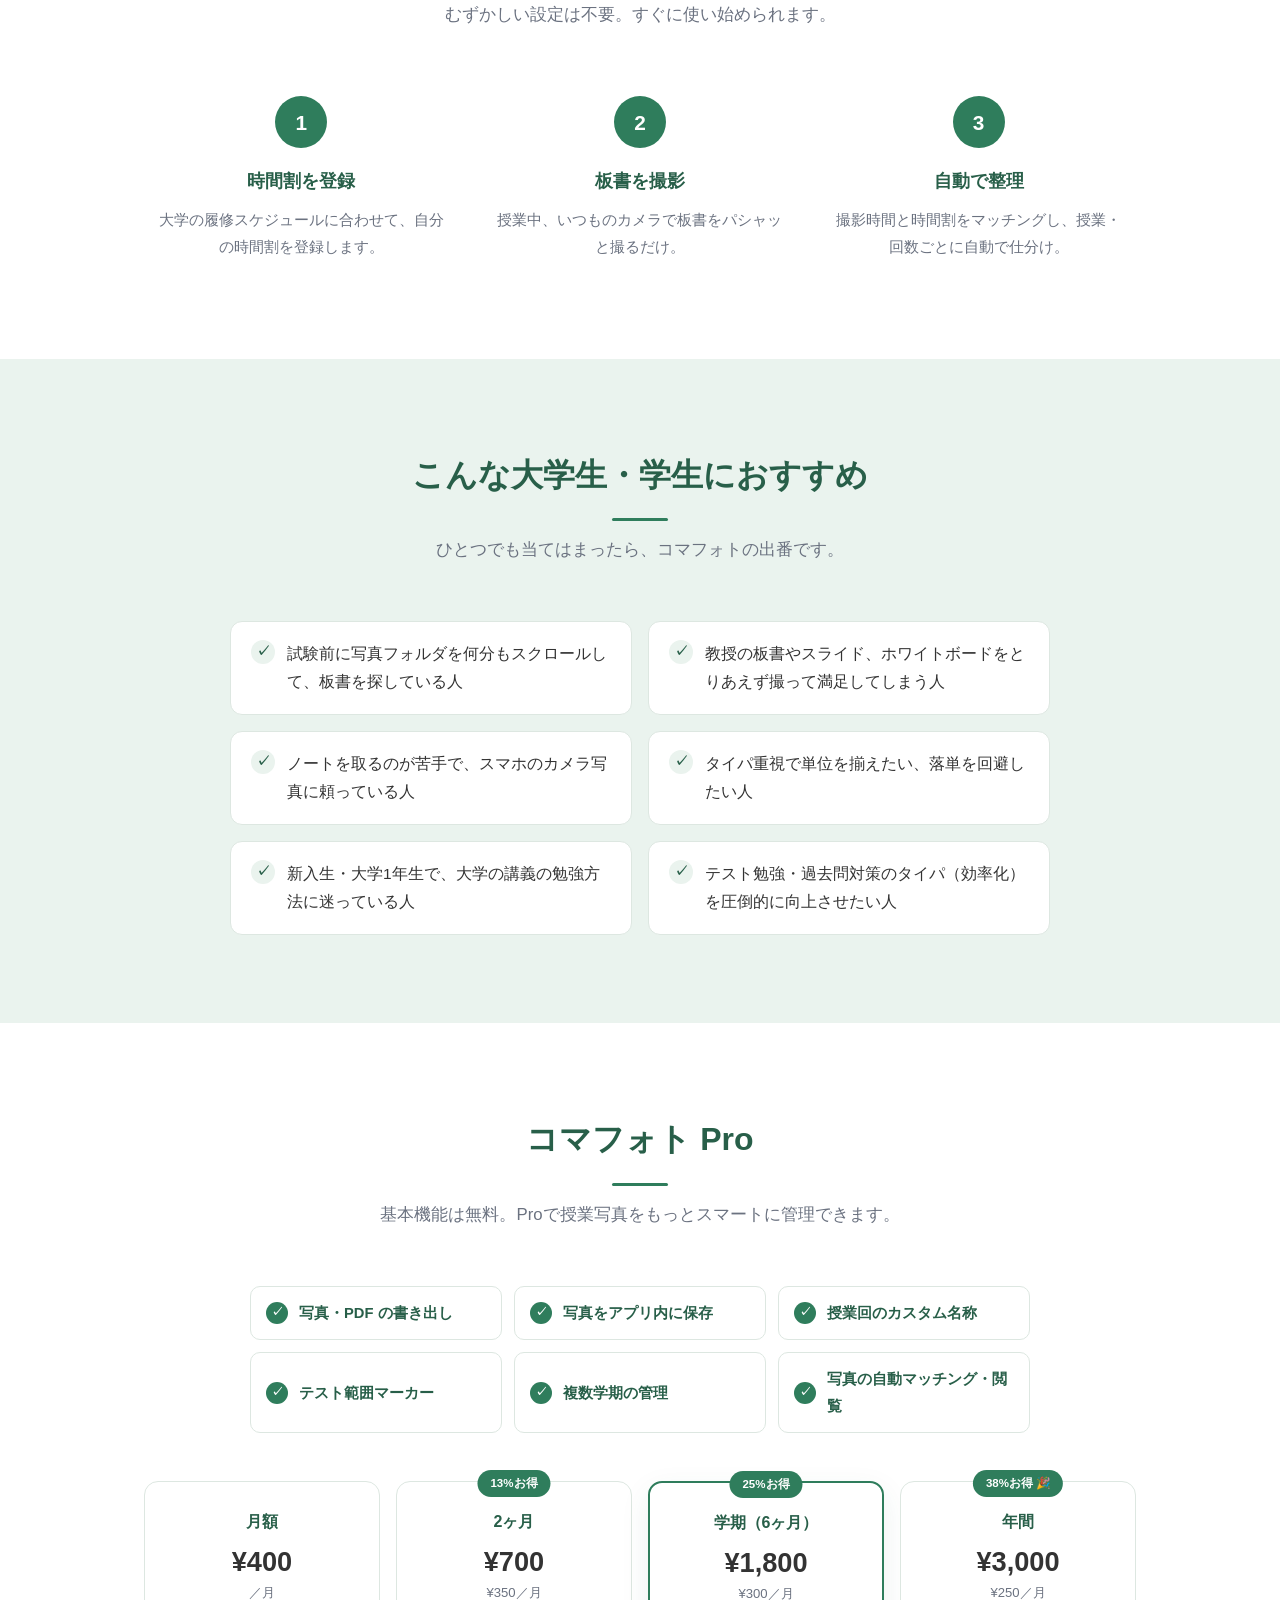
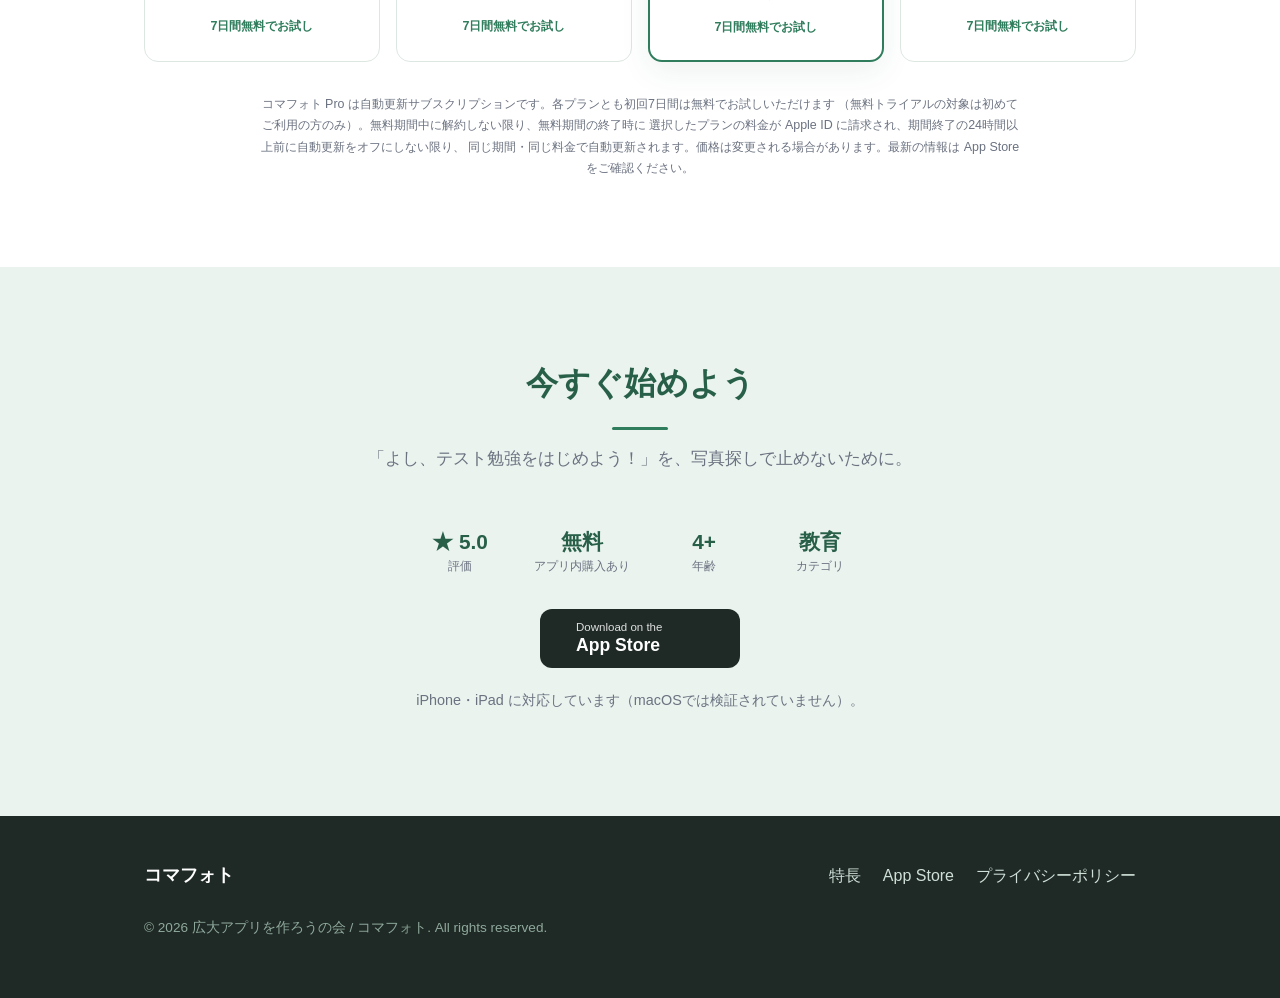
==== commit 659ed8be: "実スクリーンショットをサイトに差し込み アップロードされた加工済みスクショ3枚を端末フレーム内に表示。 ヒーロー=ホーム画面、特長01=時間割、特長03=授業アルバム一覧。 特長04のモックはフォルダ" ====
--- a/index.html
+++ b/index.html
@@ -60,44 +60,9 @@
         </div>
 
         <div class="hero__visual">
-          <!-- アプリのホーム画面風モック（実アプリUIを参考・内容は一般化） -->
-          <div class="phone" aria-hidden="true">
-            <div class="appscreen">
-              <div class="appscreen__body">
-                <div class="app-status"><span>15:16</span><span>● ● ●</span></div>
-                <div class="app-title">コマフォト</div>
-                <div class="app-h">今日の授業 <small>Mon, Jun 22</small></div>
-                <div class="today">
-                  <div class="today__card">
-                    <div class="today__time">10:45 - 12:00</div>
-                    <div class="today__name">経済学</div>
-                    <div class="today__room">(201)</div>
-                  </div>
-                  <div class="today__card">
-                    <div class="today__time">13:00 - 14:30</div>
-                    <div class="today__name">英語</div>
-                    <div class="today__room">(305)</div>
-                  </div>
-                </div>
-                <div class="app-h">最近同期された授業アルバム</div>
-                <div class="albums2">
-                  <div class="album2">
-                    <div class="album2__img"><span class="l">6月22日</span><span class="r">🖼 12</span></div>
-                    <div class="album2__name">経済学</div>
-                  </div>
-                  <div class="album2">
-                    <div class="album2__img"><span class="l">6月17日</span><span class="r">🖼 4</span></div>
-                    <div class="album2__name">英語</div>
-                  </div>
-                </div>
-              </div>
-              <div class="tabbar">
-                <div class="tabbar__item is-active"><span class="tabbar__ico">🏠</span>ホーム</div>
-                <div class="tabbar__item"><span class="tabbar__ico">🗓</span>時間割</div>
-                <div class="tabbar__item"><span class="tabbar__ico">🖼</span>アルバム</div>
-                <div class="tabbar__item"><span class="tabbar__ico">⚙️</span>設定</div>
-              </div>
-            </div>
+          <!-- アプリのホーム画面（実スクリーンショット・内容は一般化済み） -->
+          <div class="phone">
+            <img class="phone-shot" src="assets/IMG_5505.png" alt="コマフォトのホーム画面。今日の授業と、最近同期された授業アルバムが一覧表示されている">
           </div>
         </div>
       </div>
@@ -133,33 +98,8 @@
               </ul>
             </div>
             <div class="shot__visual">
-              <div class="phone" aria-hidden="true">
-                <div class="appscreen">
-                  <div class="appscreen__body">
-                    <div class="app-status"><span>15:16</span><span>● ● ●</span></div>
-                    <div class="app-title">時間割</div>
-                    <div class="tt2__tabs">
-                      <span class="tt2__tab">全期間</span>
-                      <span class="tt2__tab">1T</span>
-                      <span class="tt2__tab is-active">2T</span>
-                      <span class="tt2__tab">3T</span>
-                      <span class="tt2__tab">4T</span>
-                    </div>
-                    <div class="tt2">
-                      <span class="h"></span><span class="h">月</span><span class="h">火</span><span class="h">水</span><span class="h">木</span><span class="h">金</span>
-                      <span class="h">1</span><span class="cell"></span><span class="cell"></span><span class="cell bl">統計学</span><span class="cell"></span><span class="cell"></span>
-                      <span class="h">2</span><span class="cell en">経済学</span><span class="cell gr">心理学</span><span class="cell en">経済学</span><span class="cell gr">心理学</span><span class="cell bl">統計学</span>
-                      <span class="h">3</span><span class="cell yl">英語</span><span class="cell"></span><span class="cell pp">物理学</span><span class="cell yl">英語</span><span class="cell yl">英語</span>
-                      <span class="h">4</span><span class="cell"></span><span class="cell pp">物理学</span><span class="cell"></span><span class="cell"></span><span class="cell"></span>
-                    </div>
-                  </div>
-                  <div class="tabbar">
-                    <div class="tabbar__item"><span class="tabbar__ico">🏠</span>ホーム</div>
-                    <div class="tabbar__item is-active"><span class="tabbar__ico">🗓</span>時間割</div>
-                    <div class="tabbar__item"><span class="tabbar__ico">🖼</span>アルバム</div>
-                    <div class="tabbar__item"><span class="tabbar__ico">⚙️</span>設定</div>
-                  </div>
-                </div>
+              <div class="phone">
+                <img class="phone-shot" src="assets/IMG_5506.png" alt="コマフォトの時間割画面。学期タブと、曜日・コマごとに色分けされた授業が並ぶ時間割表">
               </div>
             </div>
           </article>
@@ -211,38 +151,8 @@
               </ul>
             </div>
             <div class="shot__visual">
-              <div class="phone" aria-hidden="true">
-                <div class="appscreen">
-                  <div class="appscreen__body">
-                    <div class="app-status"><span>15:16</span><span>● ● ●</span></div>
-                    <div class="app-title">ホーム</div>
-                    <div class="app-h">最近同期された授業アルバム</div>
-                    <div class="albums2">
-                      <div class="album2">
-                        <div class="album2__img"><span class="l">6月22日</span><span class="r">🖼 70</span></div>
-                        <div class="album2__name">経済学</div>
-                      </div>
-                      <div class="album2">
-                        <div class="album2__img"><span class="l">6月17日</span><span class="r">🖼 2</span></div>
-                        <div class="album2__name">英語</div>
-                      </div>
-                      <div class="album2">
-                        <div class="album2__img"><span class="l">6月10日</span><span class="r">🖼 1</span></div>
-                        <div class="album2__name">物理学</div>
-                      </div>
-                      <div class="album2">
-                        <div class="album2__img"><span class="l">6月10日</span><span class="r">🖼 1</span></div>
-                        <div class="album2__name">統計学</div>
-                      </div>
-                    </div>
-                  </div>
-                  <div class="tabbar">
-                    <div class="tabbar__item is-active"><span class="tabbar__ico">🏠</span>ホーム</div>
-                    <div class="tabbar__item"><span class="tabbar__ico">🗓</span>時間割</div>
-                    <div class="tabbar__item"><span class="tabbar__ico">🖼</span>アルバム</div>
-                    <div class="tabbar__item"><span class="tabbar__ico">⚙️</span>設定</div>
-                  </div>
-                </div>
+              <div class="phone">
+                <img class="phone-shot" src="assets/IMG_5507.png" alt="コマフォトの授業アルバム一覧画面。授業ごとに、曜日・時間・枚数・回数がまとまって表示されている">
               </div>
             </div>
           </article>
@@ -263,36 +173,16 @@
                 <div class="appscreen">
                   <div class="appscreen__body">
                     <div class="app-status"><span>15:16</span><span>● ● ●</span></div>
-                    <div class="app-title">授業アルバム</div>
-                    <div class="tt2__tabs">
-                      <span class="tt2__tab">全期間</span>
-                      <span class="tt2__tab">1T</span>
-                      <span class="tt2__tab is-active">2T</span>
-                      <span class="tt2__tab">3T</span>
-                    </div>
-                    <div class="alist__row">
-                      <div class="alist__thumb"></div>
-                      <div>
-                        <div class="alist__name">統計学</div>
-                        <div class="alist__meta">水・金　🖼 1枚　📁 1回分</div>
+                    <div class="app-h" style="font-weight:700;color:#6a746c;font-size:0.66rem;"><span>‹ 戻る</span><span>経済学</span><span>　</span></div>
+                    <div class="folder-row">第1回（6月1日） <span>›</span></div>
+                    <div class="folder-row">第2回（6月8日） <span>›</span></div>
+                    <div class="folder-row">第3回（6月15日） <span>›</span></div>
+                    <div class="phone__card" style="margin-top:12px;">
+                      <div class="phone__card-title">第3回　📝 メモを追加できます</div>
+                      <div class="phone__thumbs">
+                        <div class="phone__thumb"></div><div class="phone__thumb"></div><div class="phone__thumb"></div>
+                        <div class="phone__thumb"></div><div class="phone__thumb"></div><div class="phone__thumb"></div>
                       </div>
-                      <span>›</span>
-                    </div>
-                    <div class="alist__row">
-                      <div class="alist__thumb"></div>
-                      <div>
-                        <div class="alist__name">英語</div>
-                        <div class="alist__meta">火・水　🖼 2枚　📁 2回分</div>
-                      </div>
-                      <span>›</span>
-                    </div>
-                    <div class="alist__row">
-                      <div class="alist__thumb"></div>
-                      <div>
-                        <div class="alist__name">経済学</div>
-                        <div class="alist__meta">月・木・金　🖼 72枚　📁 26回分</div>
-                      </div>
-                      <span>›</span>
                     </div>
                   </div>
                   <div class="tabbar">
--- a/css/style.css
+++ b/css/style.css
@@ -60,6 +60,7 @@
 
 .section {
   padding: 88px 0;
+  scroll-margin-top: 80px; /* 固定ヘッダーにアンカーが隠れないように */
 }
 
 .section--soft {
@@ -1150,6 +1151,13 @@
   font-size: 0.7rem;
 }
 
+/* 実スクリーンショット画像（端末フレーム内に表示） */
+.phone-shot {
+  display: block;
+  width: 100%;
+  height: auto;
+}
+
 /* 下部タブバー */
 .tabbar {
   display: flex;
@@ -1303,3 +1311,105 @@
     grid-template-columns: 1fr 1fr;
   }
 }
+
+/* =========================================================
+   小型スマートフォン（〜480px）向け最適化
+   ========================================================= */
+@media (max-width: 480px) {
+  .container {
+    padding: 0 18px;
+  }
+
+  .section {
+    padding: 52px 0;
+  }
+
+  .section__head {
+    margin-bottom: 36px;
+  }
+
+  .section__title {
+    font-size: 1.55rem;
+  }
+
+  .section__lead {
+    font-size: 0.95rem;
+  }
+
+  /* ヒーロー */
+  .hero {
+    padding: 48px 0 60px;
+  }
+
+  .hero__title {
+    font-size: 1.85rem;
+  }
+
+  .hero__desc {
+    font-size: 1rem;
+  }
+
+  .hero__actions .btn {
+    width: 100%;
+    justify-content: center;
+  }
+
+  /* ボタン・ナビ */
+  .btn {
+    padding: 12px 20px;
+  }
+
+  .store-btn {
+    width: 100%;
+    justify-content: center;
+  }
+
+  /* 料金プランは1列に */
+  .plans {
+    grid-template-columns: 1fr;
+    gap: 22px;
+  }
+
+  /* ストアのメタ情報 */
+  .store-meta {
+    gap: 12px 20px;
+  }
+
+  .store-meta__value {
+    font-size: 1.1rem;
+  }
+
+  /* スクショ見出し */
+  .shot__title {
+    font-size: 1.3rem;
+  }
+
+  /* キャンペーン文 */
+  .campaign__inner {
+    padding: 16px 4px;
+  }
+
+  .campaign__text {
+    font-size: 0.92rem;
+  }
+
+  /* ドキュメント（プライバシー） */
+  .doc {
+    padding: 40px 0 64px;
+  }
+
+  .doc__title {
+    font-size: 1.6rem;
+  }
+
+  .doc h2 {
+    font-size: 1.2rem;
+  }
+}
+
+/* 横スクロール（はみ出し）防止 */
+html,
+body {
+  overflow-x: hidden;
+  width: 100%;
+}
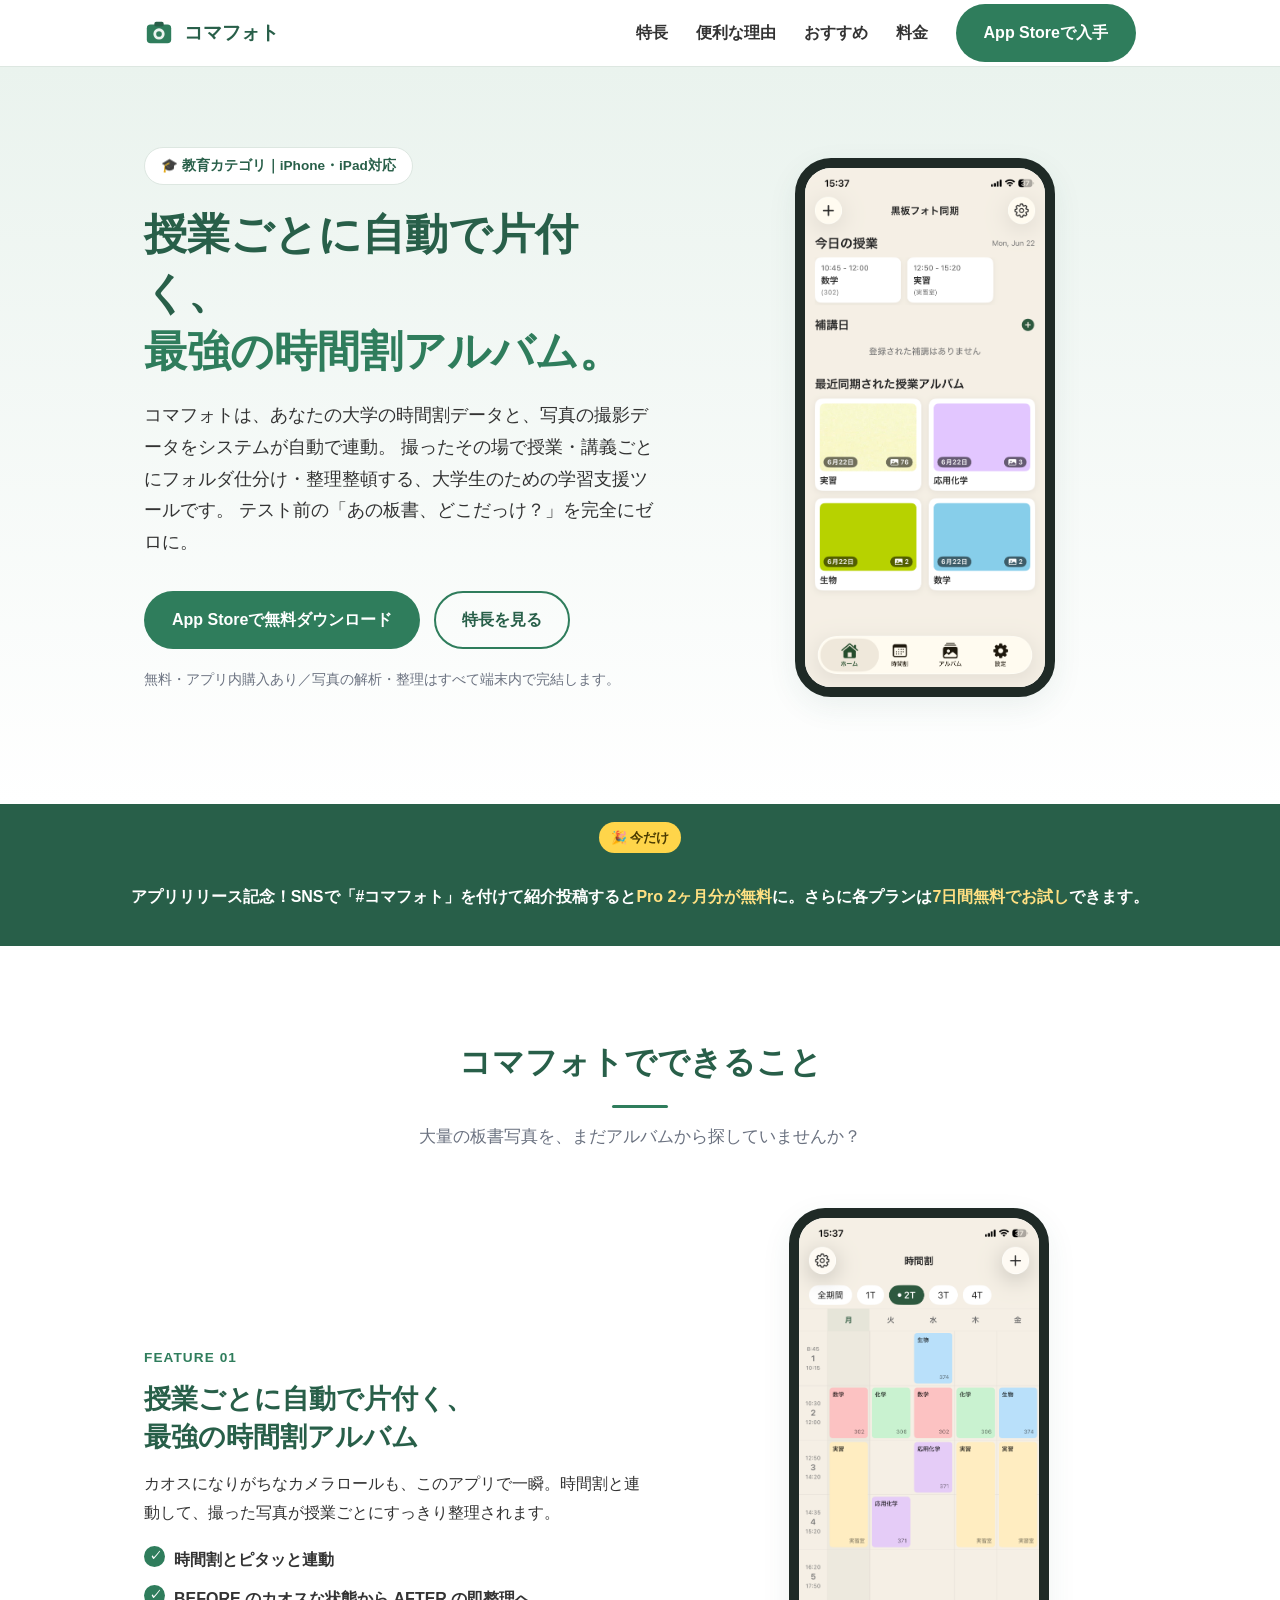
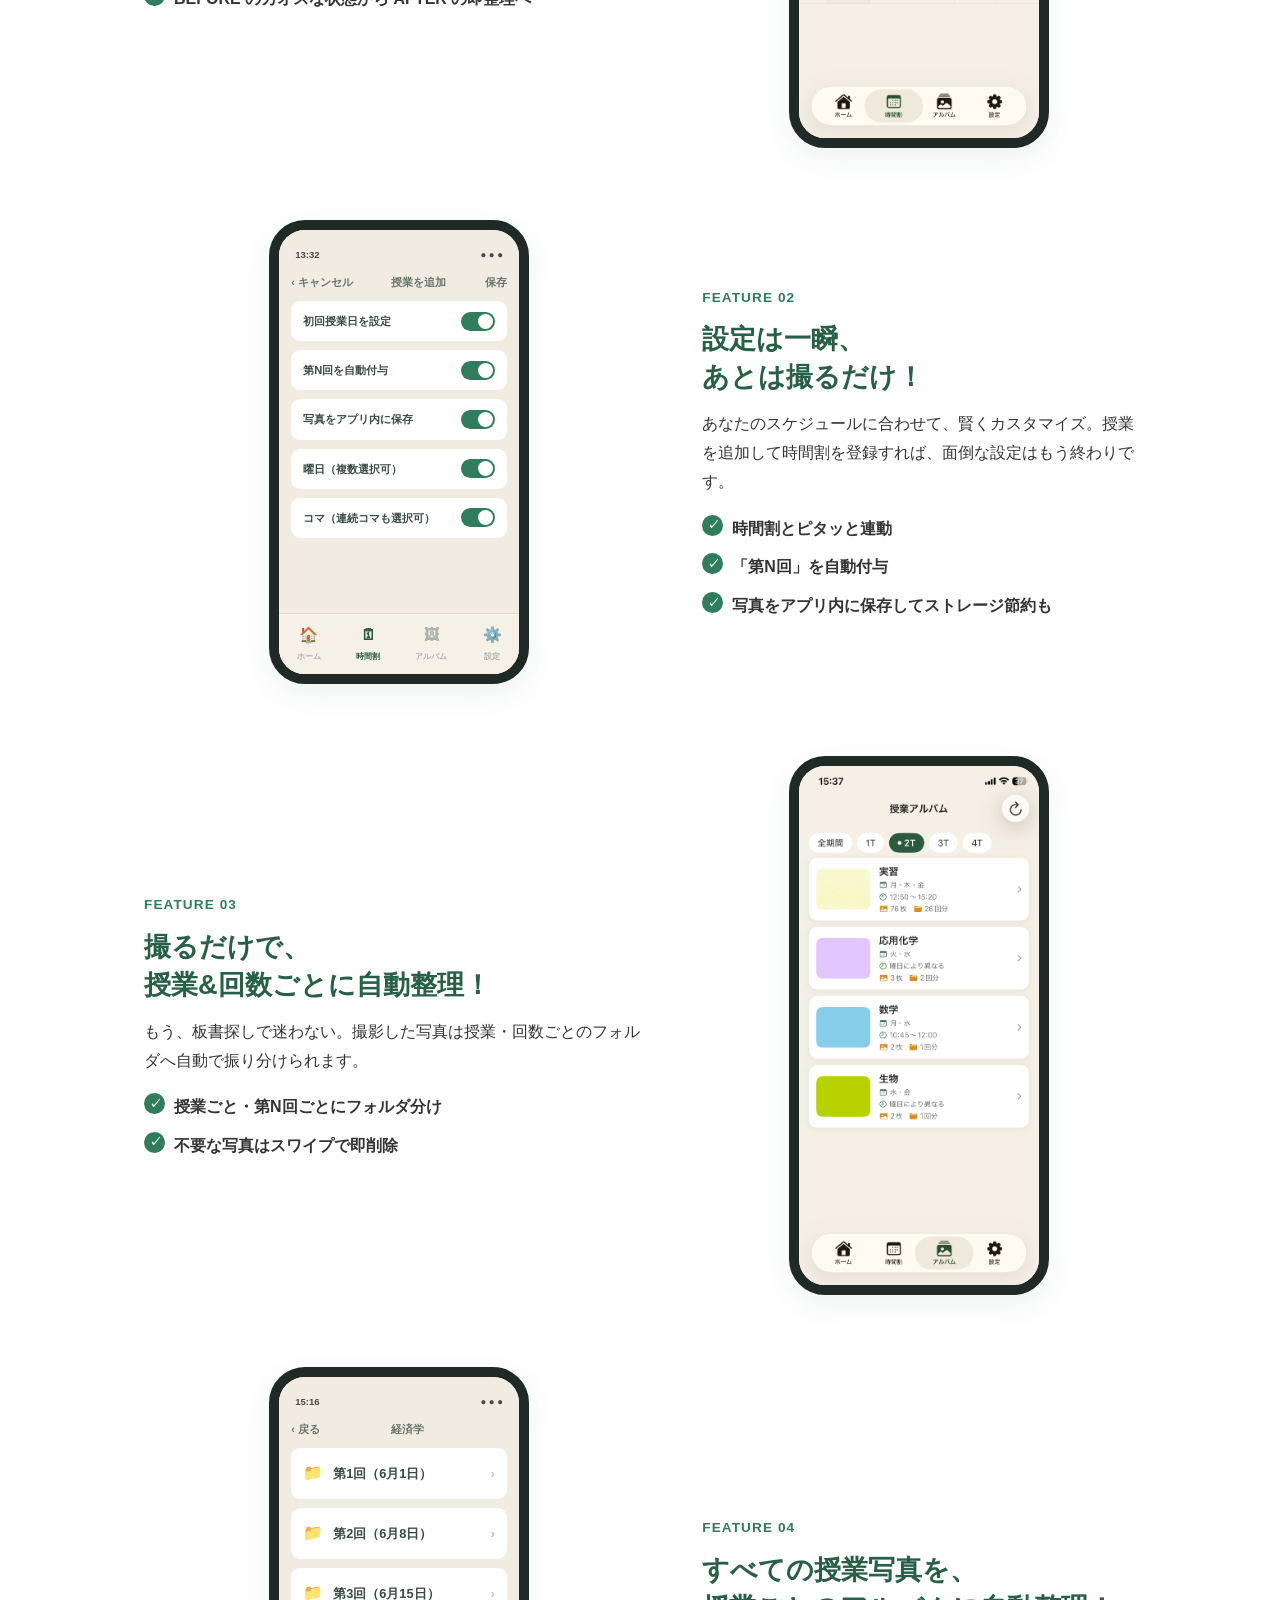
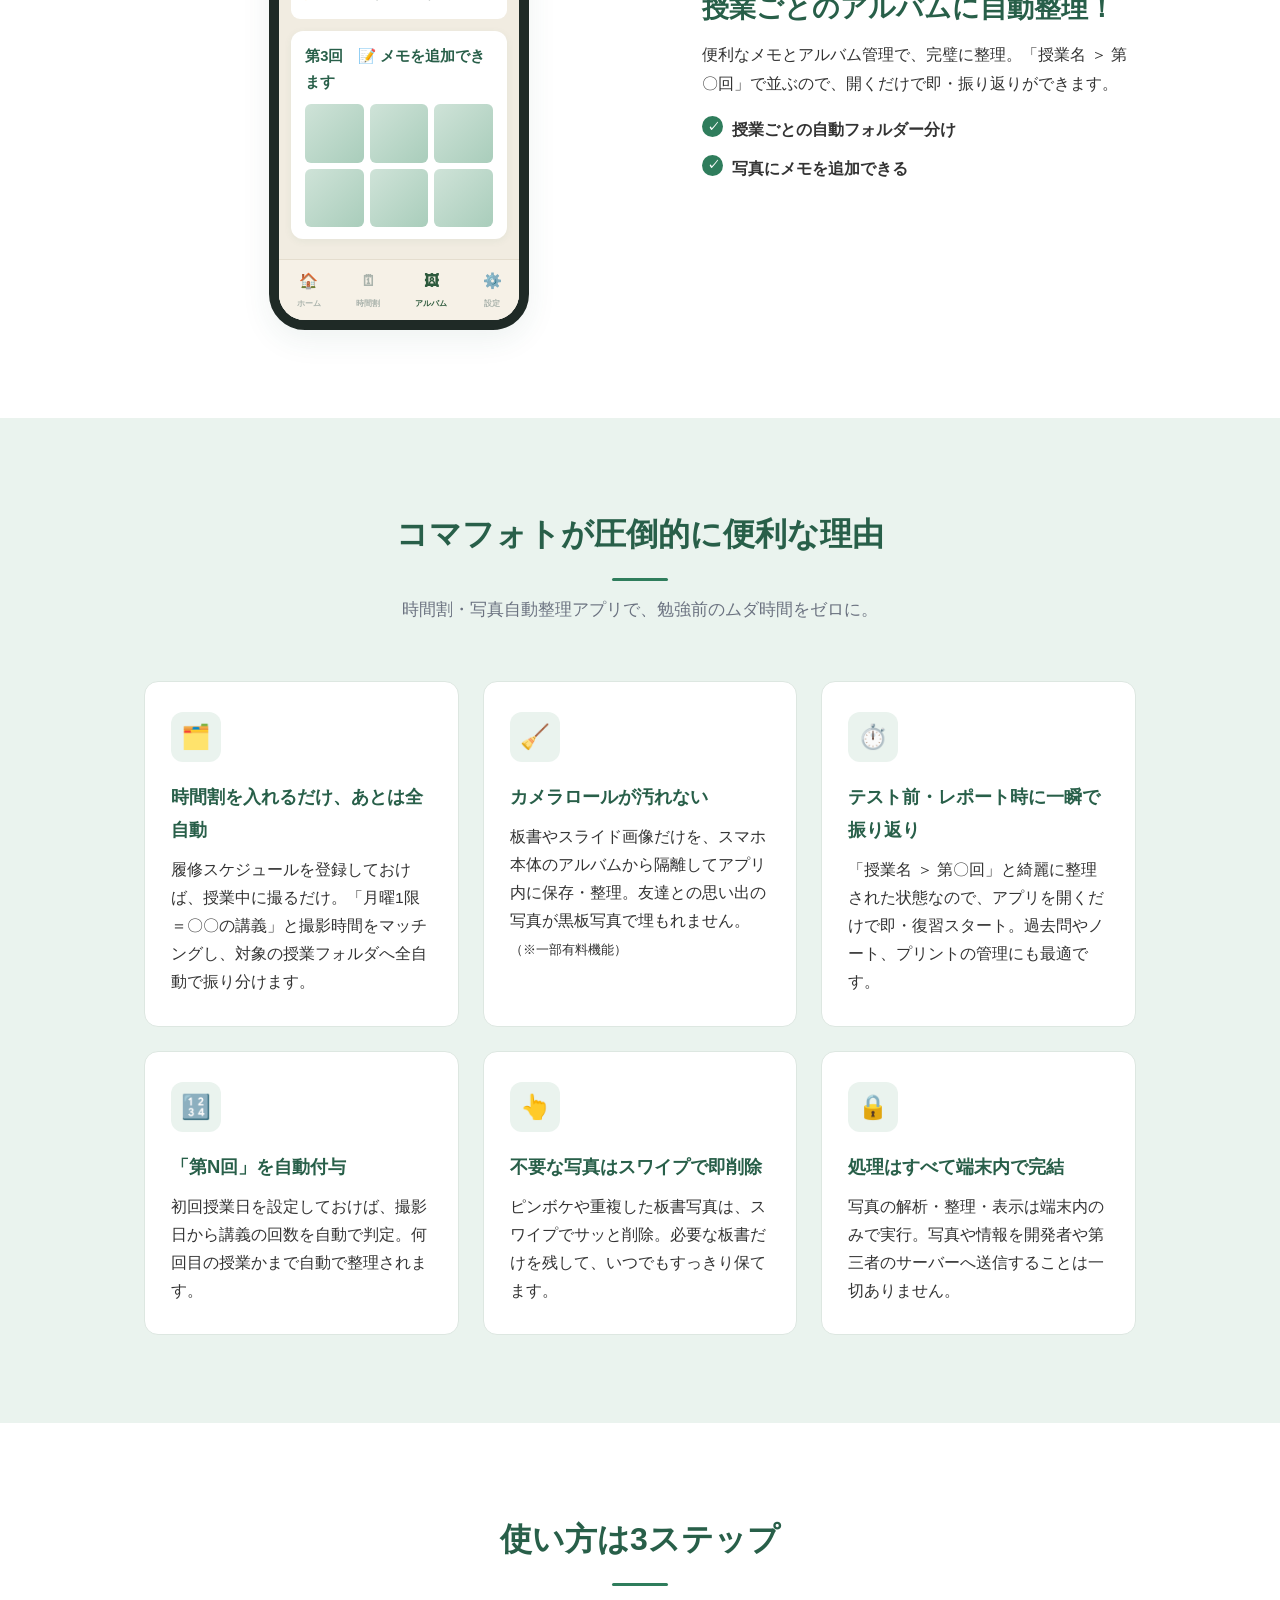
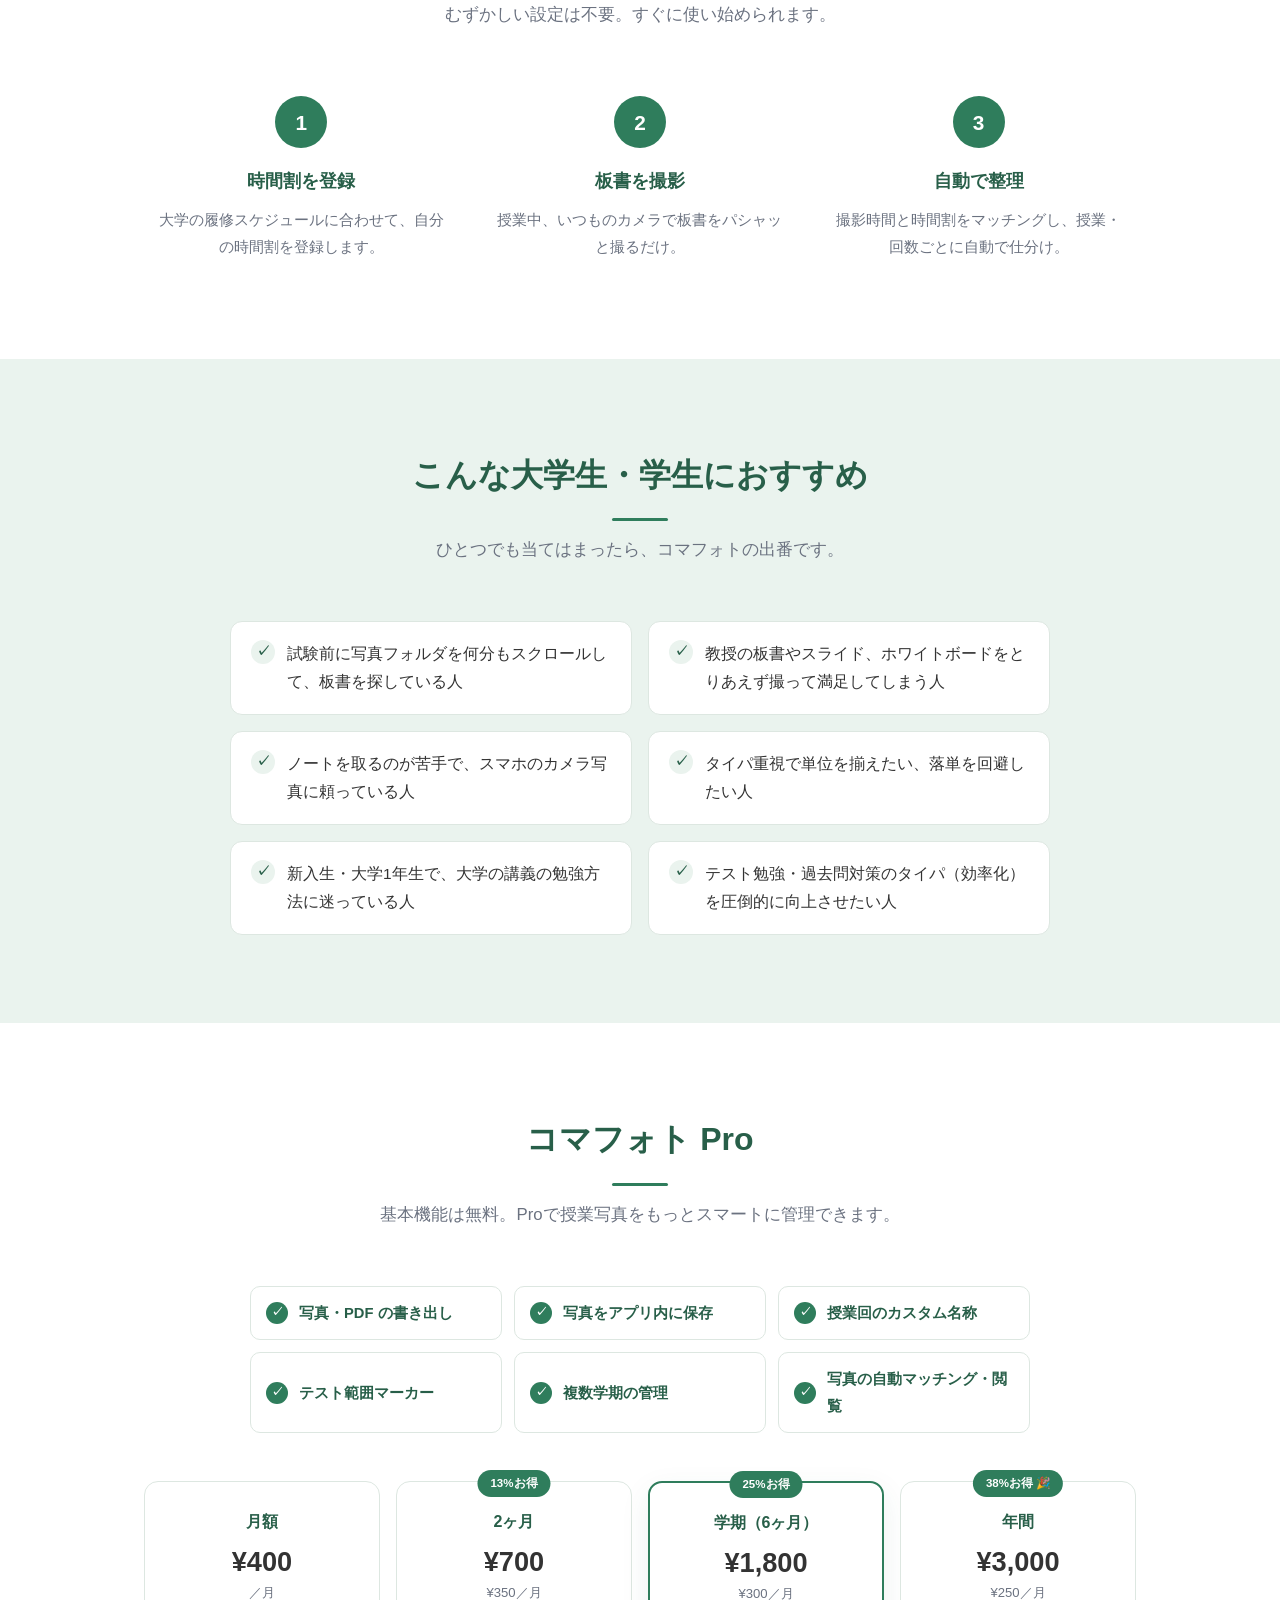
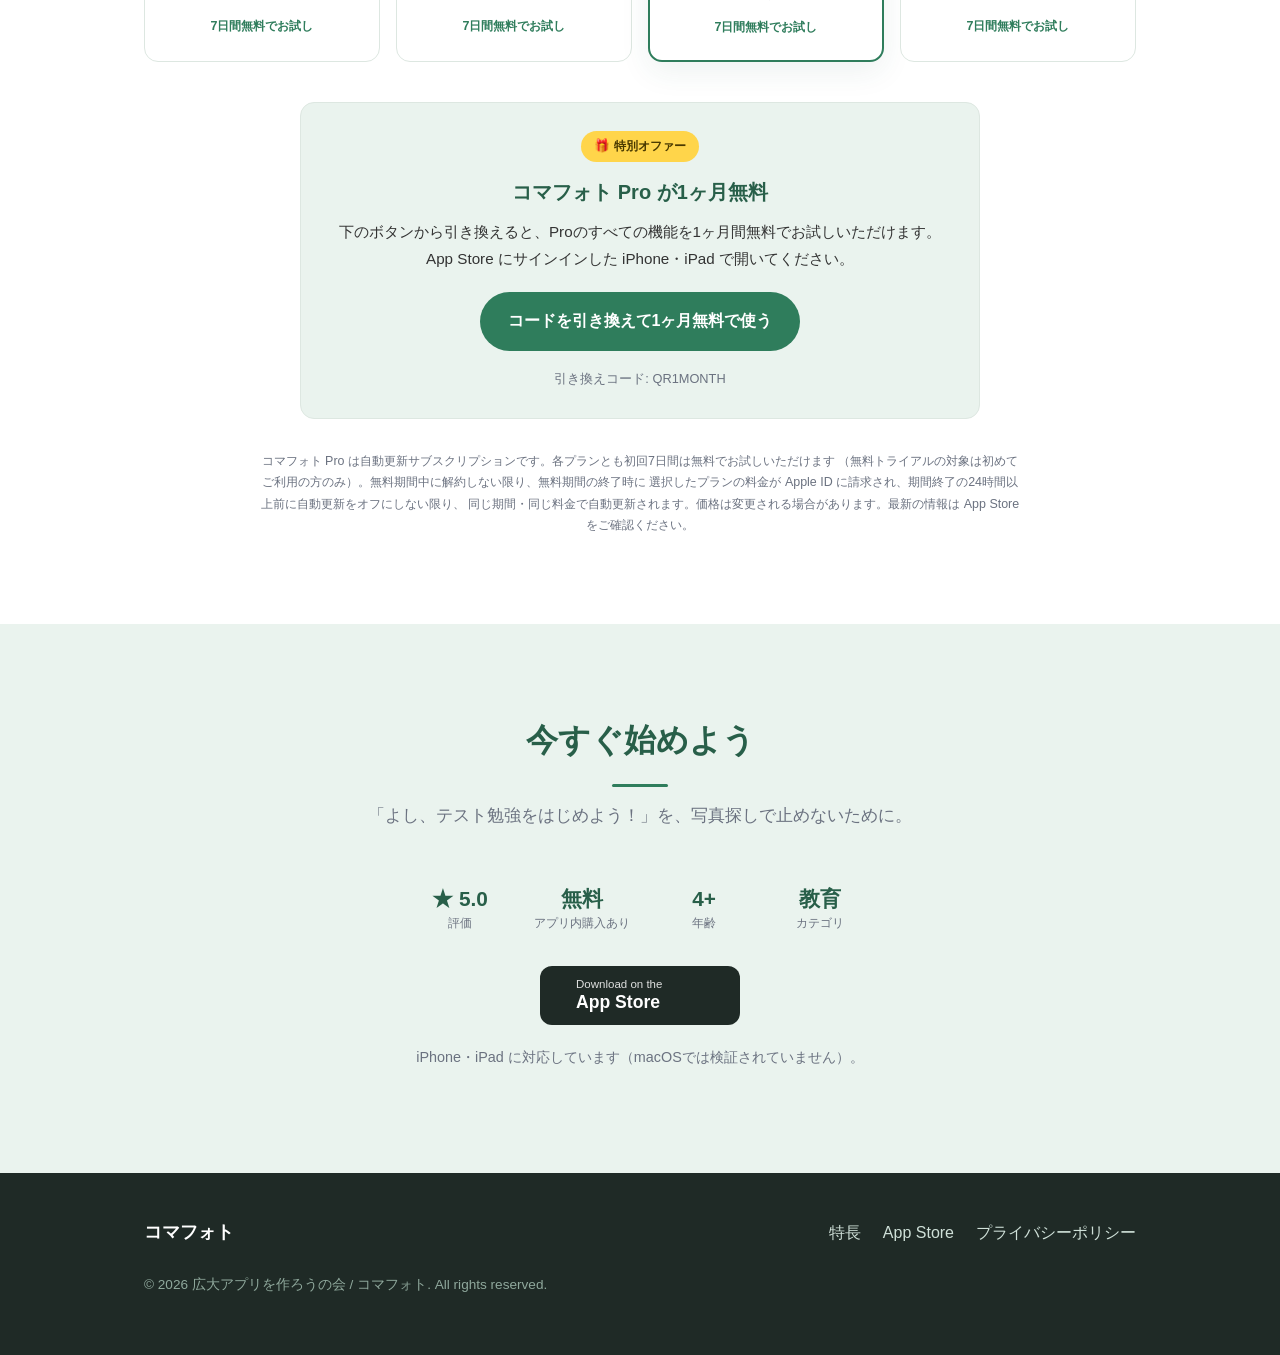
==== commit 4e1a25f3: "Pro 1ヶ月無料の引き換えコードを追加 料金プランセクションに、Pro 1ヶ月無料のオファーコード引き換え ボタン（App Store offercodes リンク）を目立つ形で追加。  Co-Au" ====
--- a/index.html
+++ b/index.html
@@ -360,6 +360,15 @@
           </div>
         </div>
 
+        <!-- Pro 1ヶ月無料 引き換えコード -->
+        <div class="offer">
+          <span class="offer__tag">🎁 特別オファー</span>
+          <h3 class="offer__title">コマフォト Pro が1ヶ月無料</h3>
+          <p class="offer__text">下のボタンから引き換えると、Proのすべての機能を1ヶ月間無料でお試しいただけます。<br>App Store にサインインした iPhone・iPad で開いてください。</p>
+          <a class="btn btn--primary" href="https://apps.apple.com/redeem?ctx=offercodes&id=6779217541&code=QR1MONTH" target="_blank" rel="noopener">コードを引き換えて1ヶ月無料で使う</a>
+          <p class="offer__note">引き換えコード: QR1MONTH</p>
+        </div>
+
         <p class="pro-disclaimer">
           コマフォト Pro は自動更新サブスクリプションです。各プランとも初回7日間は無料でお試しいただけます
           （無料トライアルの対象は初めてご利用の方のみ）。無料期間中に解約しない限り、無料期間の終了時に
--- a/css/style.css
+++ b/css/style.css
@@ -1293,6 +1293,46 @@
   margin-top: 10px;
 }
 
+/* Pro無料コードの引き換えオファー */
+.offer {
+  max-width: 680px;
+  margin: 40px auto 0;
+  background: var(--color-primary-soft);
+  border: 1px solid var(--color-border);
+  border-radius: var(--radius);
+  padding: 28px 26px;
+  text-align: center;
+}
+
+.offer__tag {
+  display: inline-block;
+  background: #ffd54a;
+  color: #4a3a00;
+  font-weight: 800;
+  font-size: 0.78rem;
+  padding: 4px 13px;
+  border-radius: 999px;
+  margin-bottom: 12px;
+}
+
+.offer__title {
+  font-size: 1.25rem;
+  color: var(--color-primary-dark);
+  margin: 0 0 8px;
+}
+
+.offer__text {
+  margin: 0 0 20px;
+  color: var(--color-text);
+  font-size: 0.95rem;
+}
+
+.offer__note {
+  margin: 16px 0 0;
+  font-size: 0.8rem;
+  color: var(--color-muted);
+}
+
 .pro-disclaimer {
   max-width: 760px;
   margin: 32px auto 0;
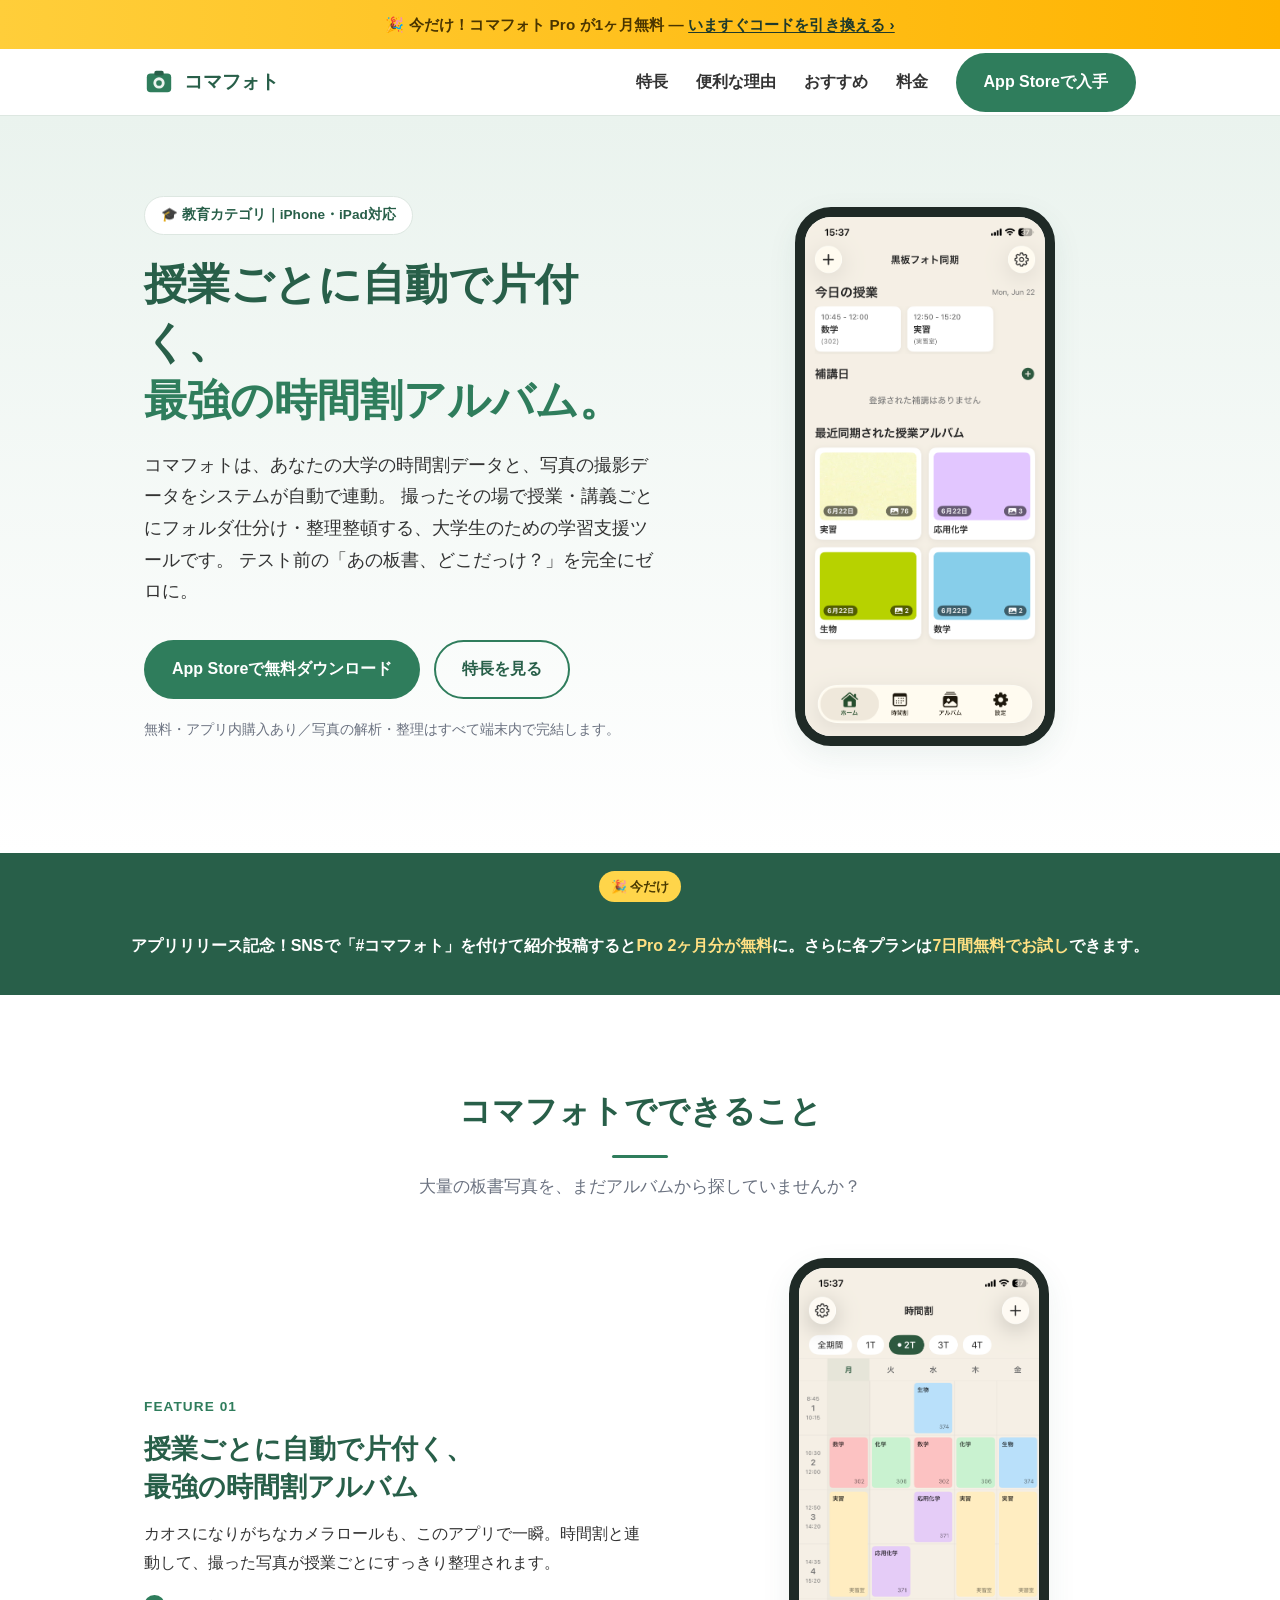
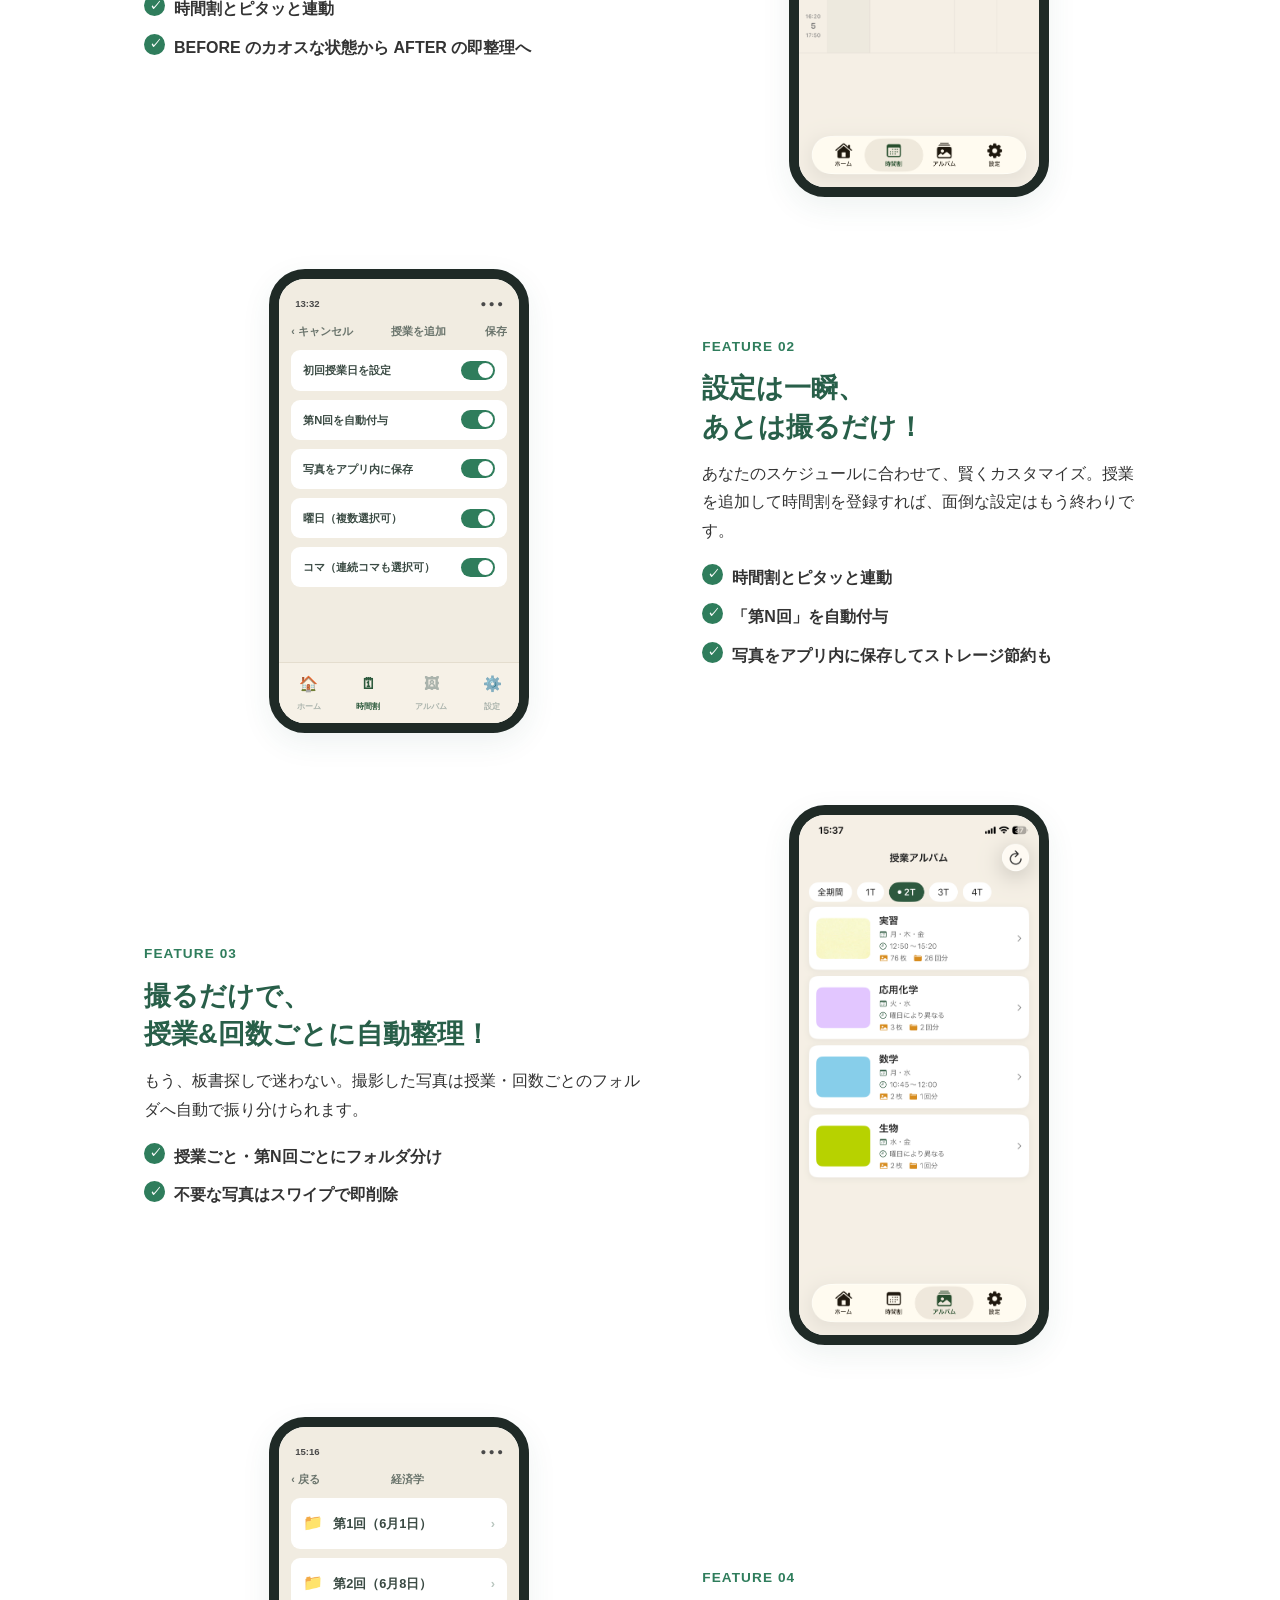
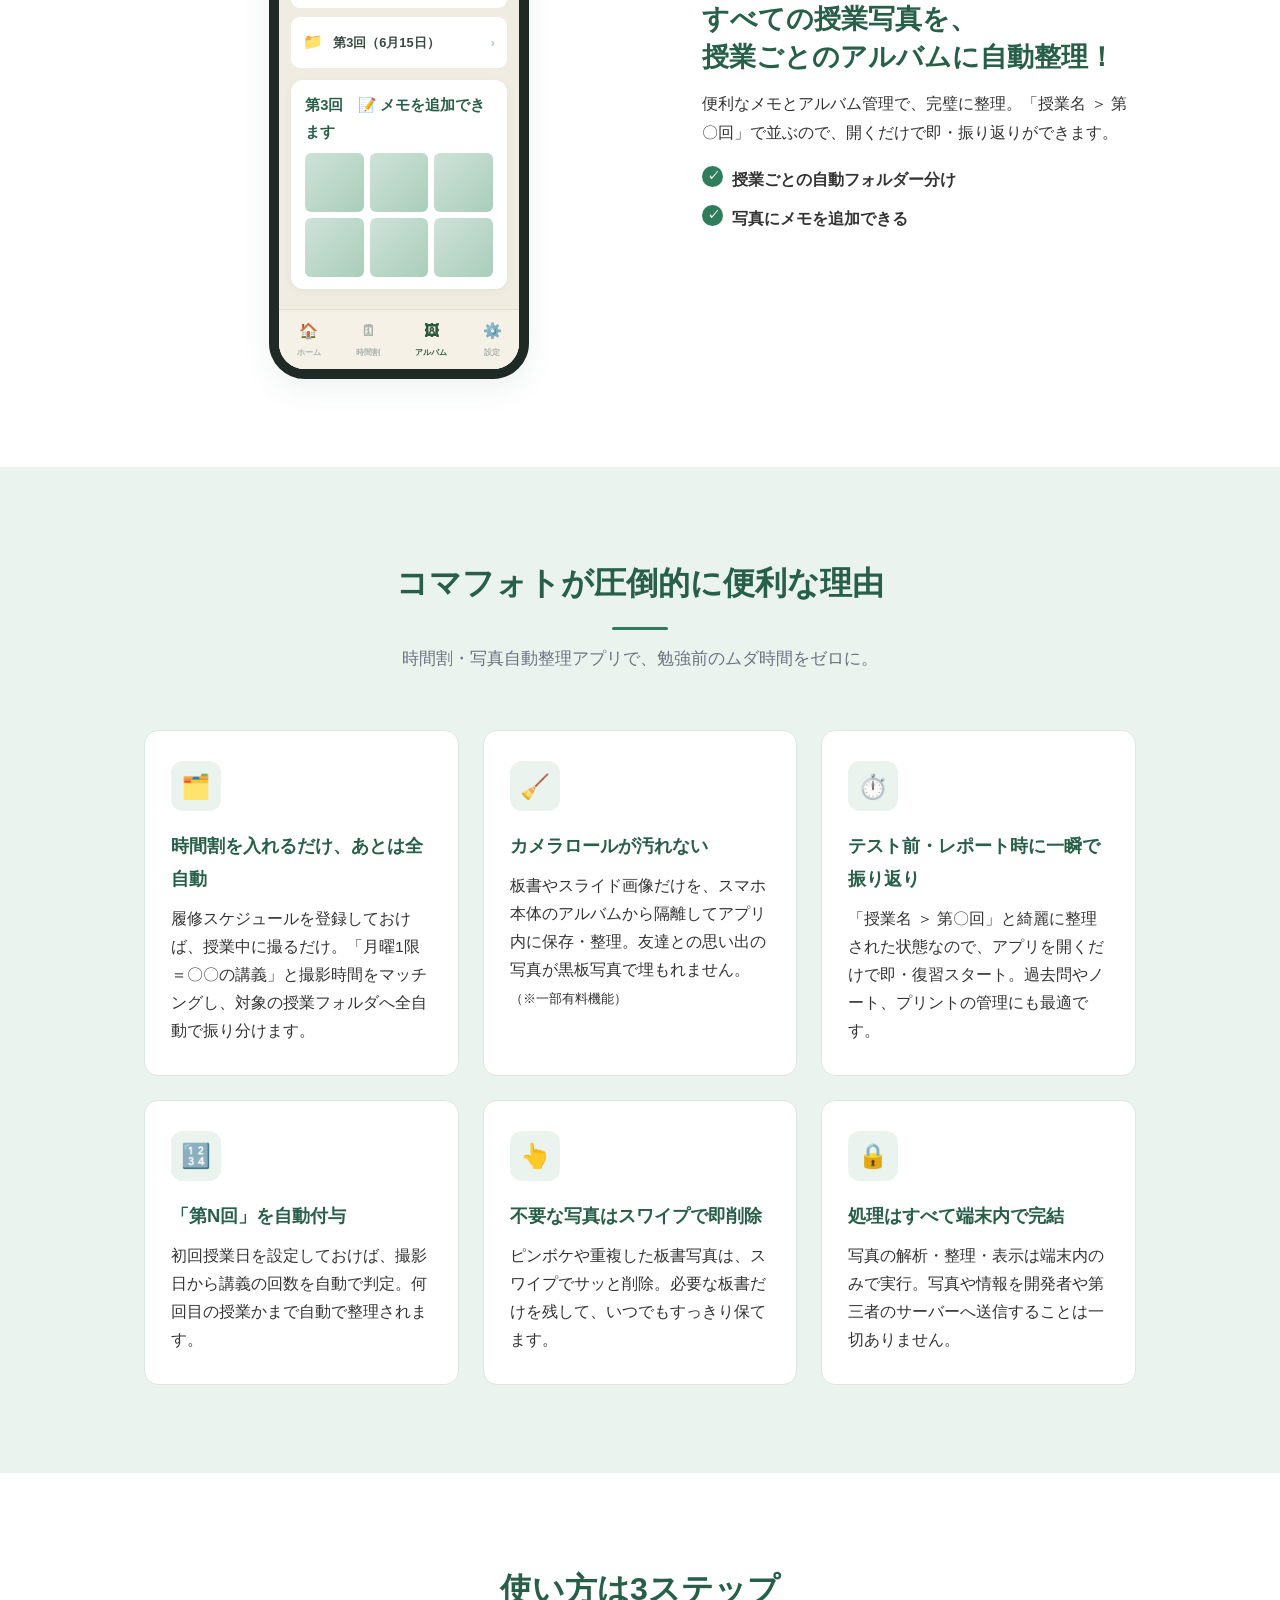
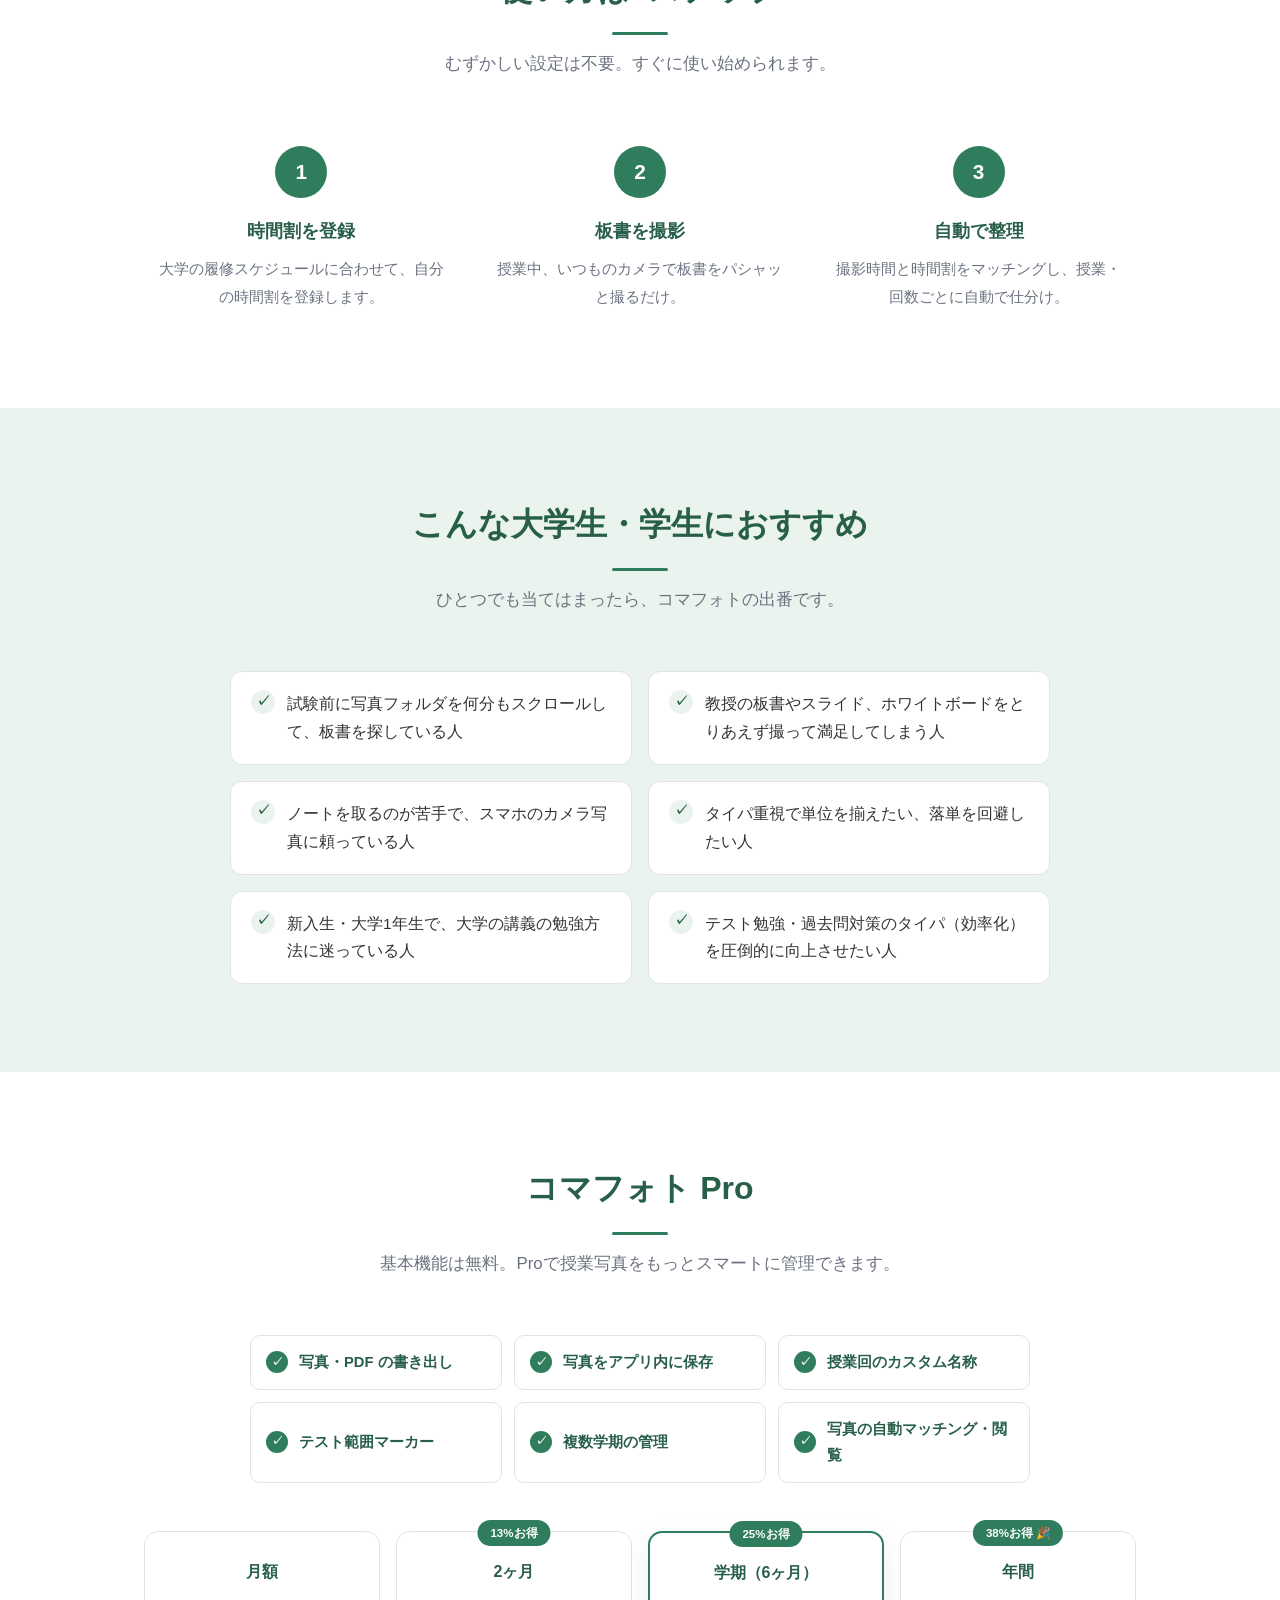
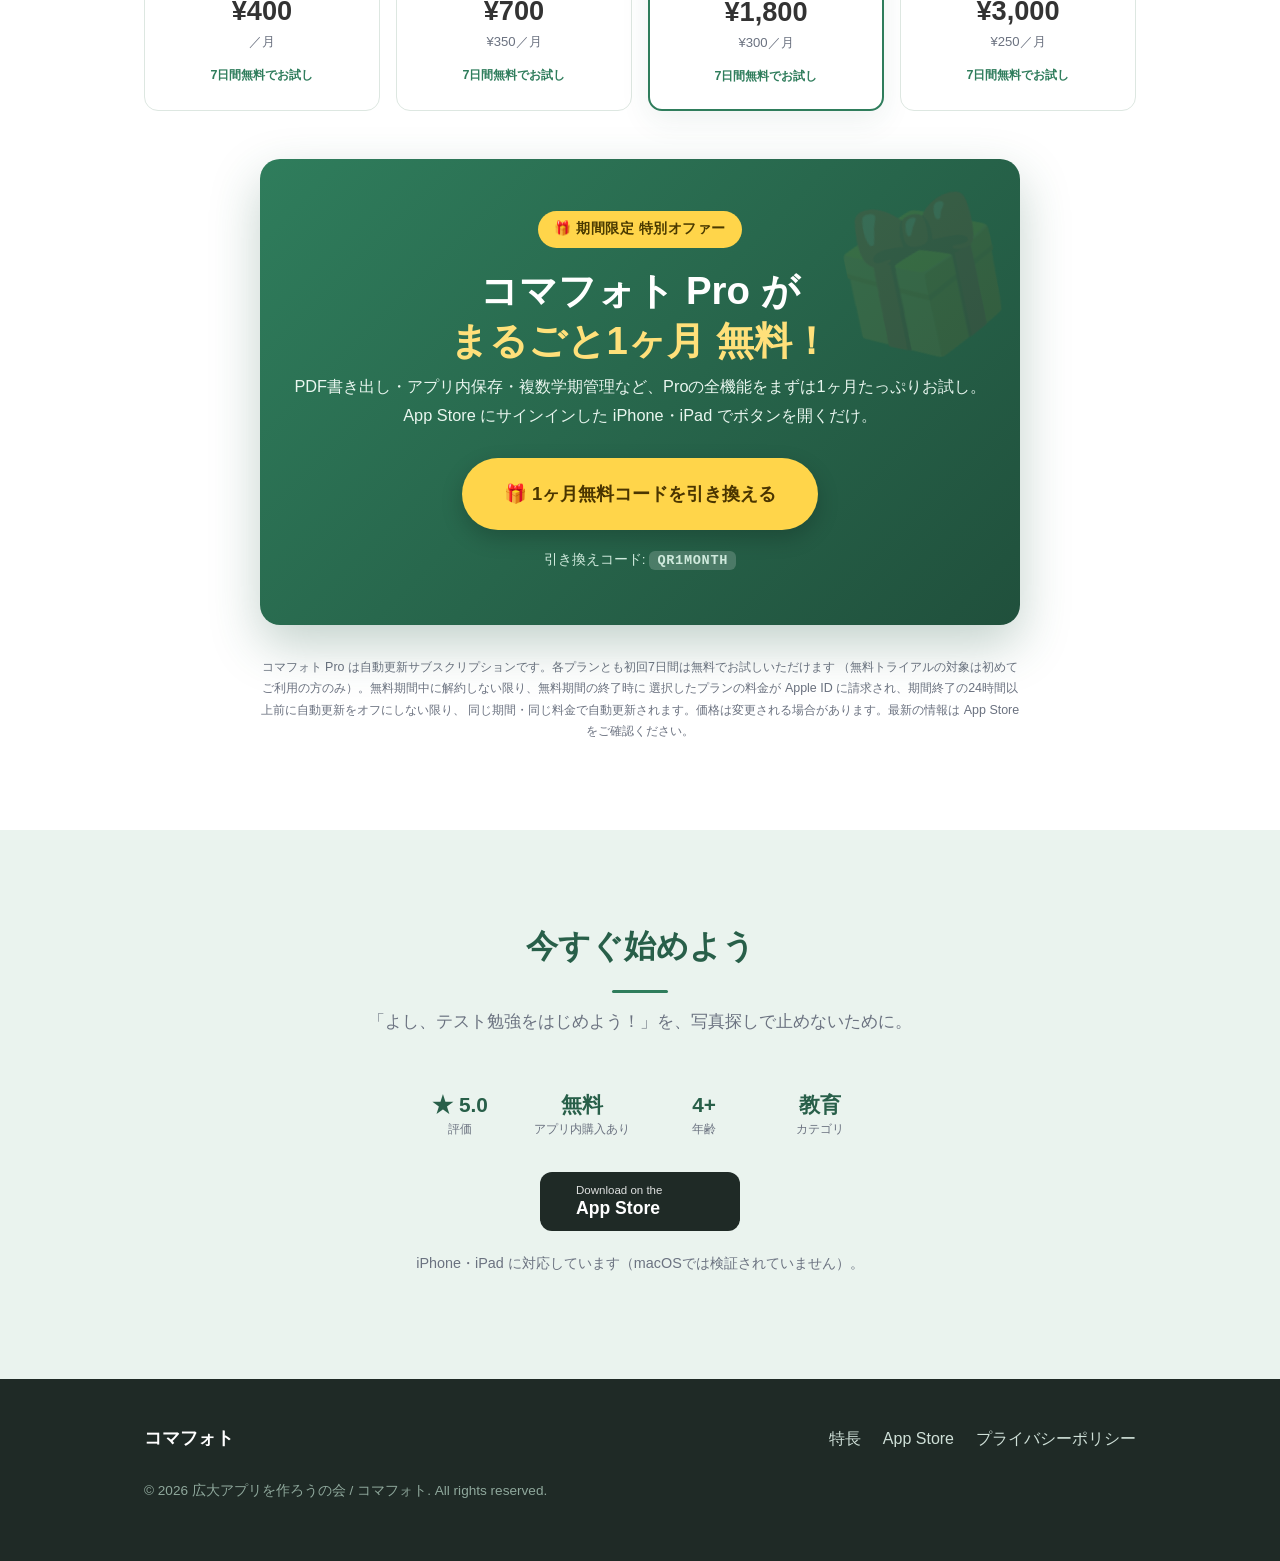
==== commit e5e8583e: "Pages自動デプロイを追加し、1ヶ月無料を大々的に訴求 GitHub Actions の Pages デプロイワークフローを追加。最上部に 告知バー、料金セクションのオファーを大きなグラデーションバ" ====
--- a/index.html
+++ b/index.html
@@ -11,6 +11,12 @@
   <link rel="stylesheet" href="css/style.css">
 </head>
 <body>
+
+  <!-- 最上部の告知バー -->
+  <div class="announce">
+    🎉 今だけ！コマフォト Pro が<strong>1ヶ月無料</strong> ―
+    <a href="https://apps.apple.com/redeem?ctx=offercodes&id=6779217541&code=QR1MONTH" target="_blank" rel="noopener">いますぐコードを引き換える ›</a>
+  </div>
 
   <!-- ヘッダー / ナビ -->
   <header class="site-header">
@@ -362,11 +368,11 @@
 
         <!-- Pro 1ヶ月無料 引き換えコード -->
         <div class="offer">
-          <span class="offer__tag">🎁 特別オファー</span>
-          <h3 class="offer__title">コマフォト Pro が1ヶ月無料</h3>
-          <p class="offer__text">下のボタンから引き換えると、Proのすべての機能を1ヶ月間無料でお試しいただけます。<br>App Store にサインインした iPhone・iPad で開いてください。</p>
-          <a class="btn btn--primary" href="https://apps.apple.com/redeem?ctx=offercodes&id=6779217541&code=QR1MONTH" target="_blank" rel="noopener">コードを引き換えて1ヶ月無料で使う</a>
-          <p class="offer__note">引き換えコード: QR1MONTH</p>
+          <span class="offer__tag">🎁 期間限定 特別オファー</span>
+          <h3 class="offer__title">コマフォト Pro が<br><strong>まるごと1ヶ月 無料！</strong></h3>
+          <p class="offer__text">PDF書き出し・アプリ内保存・複数学期管理など、Proの全機能をまずは1ヶ月たっぷりお試し。<br>App Store にサインインした iPhone・iPad でボタンを開くだけ。</p>
+          <a class="btn btn--primary" href="https://apps.apple.com/redeem?ctx=offercodes&id=6779217541&code=QR1MONTH" target="_blank" rel="noopener">🎁 1ヶ月無料コードを引き換える</a>
+          <p class="offer__note">引き換えコード: <code>QR1MONTH</code></p>
         </div>
 
         <p class="pro-disclaimer">
--- a/css/style.css
+++ b/css/style.css
@@ -1293,44 +1293,129 @@
   margin-top: 10px;
 }
 
-/* Pro無料コードの引き換えオファー */
+/* 最上部の告知バー */
+.announce {
+  background: linear-gradient(90deg, #ffce3a, #ffb300);
+  color: #4a3500;
+  text-align: center;
+  padding: 11px 16px;
+  font-weight: 800;
+  font-size: 0.95rem;
+  letter-spacing: 0.01em;
+}
+
+.announce a {
+  color: #1f3a2c;
+  text-decoration: underline;
+  text-underline-offset: 2px;
+  font-weight: 900;
+  white-space: nowrap;
+}
+
+.announce a:hover {
+  color: #0f2218;
+}
+
+/* Pro無料コードの引き換えオファー（大々的バンド） */
 .offer {
-  max-width: 680px;
-  margin: 40px auto 0;
-  background: var(--color-primary-soft);
-  border: 1px solid var(--color-border);
-  border-radius: var(--radius);
-  padding: 28px 26px;
+  max-width: 760px;
+  margin: 48px auto 0;
+  background: linear-gradient(135deg, #2f7d5c, #20503c);
+  color: #fff;
+  border-radius: 20px;
+  padding: 52px 32px;
   text-align: center;
+  box-shadow: 0 20px 50px rgba(40, 95, 73, 0.28);
+  position: relative;
+  overflow: hidden;
+}
+
+.offer::before {
+  content: "🎁";
+  position: absolute;
+  font-size: 9rem;
+  opacity: 0.08;
+  top: -10px;
+  right: 6px;
+  transform: rotate(-12deg);
 }
 
 .offer__tag {
   display: inline-block;
   background: #ffd54a;
   color: #4a3a00;
-  font-weight: 800;
-  font-size: 0.78rem;
-  padding: 4px 13px;
+  font-weight: 900;
+  font-size: 0.85rem;
+  padding: 6px 16px;
   border-radius: 999px;
-  margin-bottom: 12px;
+  margin-bottom: 18px;
+  letter-spacing: 0.04em;
 }
 
 .offer__title {
-  font-size: 1.25rem;
-  color: var(--color-primary-dark);
-  margin: 0 0 8px;
+  font-size: 2.4rem;
+  line-height: 1.3;
+  color: #fff;
+  margin: 0 0 6px;
+  font-weight: 900;
+}
+
+.offer__title strong {
+  color: #ffe07a;
 }
 
 .offer__text {
-  margin: 0 0 20px;
-  color: var(--color-text);
-  font-size: 0.95rem;
+  margin: 0 0 28px;
+  color: #e9f6ef;
+  font-size: 1.02rem;
+}
+
+.offer .btn {
+  background: #ffd54a;
+  color: #4a3500;
+  font-size: 1.15rem;
+  font-weight: 900;
+  padding: 17px 40px;
+  box-shadow: 0 8px 22px rgba(0, 0, 0, 0.2);
+}
+
+.offer .btn:hover {
+  background: #ffca28;
 }
 
 .offer__note {
-  margin: 16px 0 0;
-  font-size: 0.8rem;
-  color: var(--color-muted);
+  margin: 18px 0 0;
+  font-size: 0.85rem;
+  color: #cfe9dc;
+}
+
+.offer__note code {
+  background: rgba(255, 255, 255, 0.18);
+  padding: 2px 8px;
+  border-radius: 6px;
+  font-weight: 700;
+  letter-spacing: 0.05em;
+}
+
+@media (max-width: 480px) {
+  .announce {
+    font-size: 0.85rem;
+    padding: 10px 12px;
+  }
+
+  .offer {
+    padding: 40px 22px;
+  }
+
+  .offer__title {
+    font-size: 1.7rem;
+  }
+
+  .offer .btn {
+    width: 100%;
+    justify-content: center;
+    font-size: 1.05rem;
+  }
 }
 
 .pro-disclaimer {
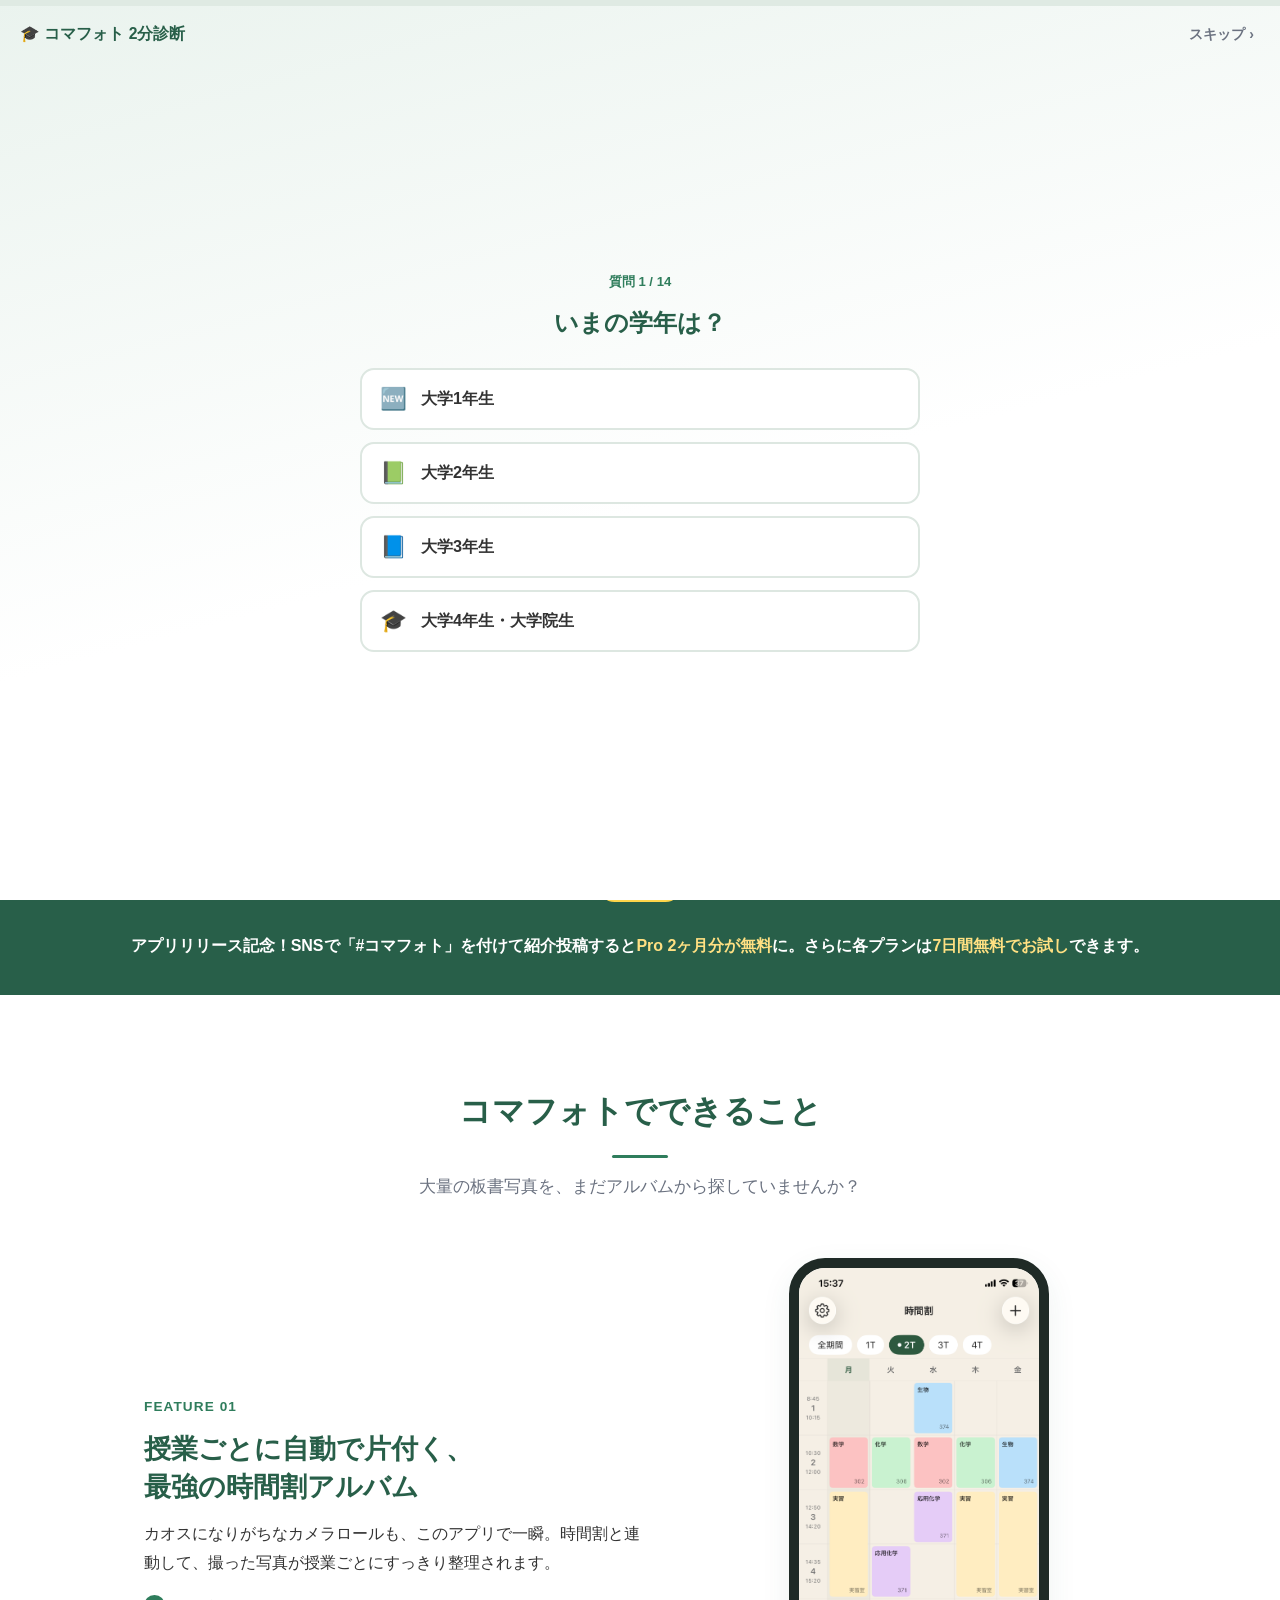
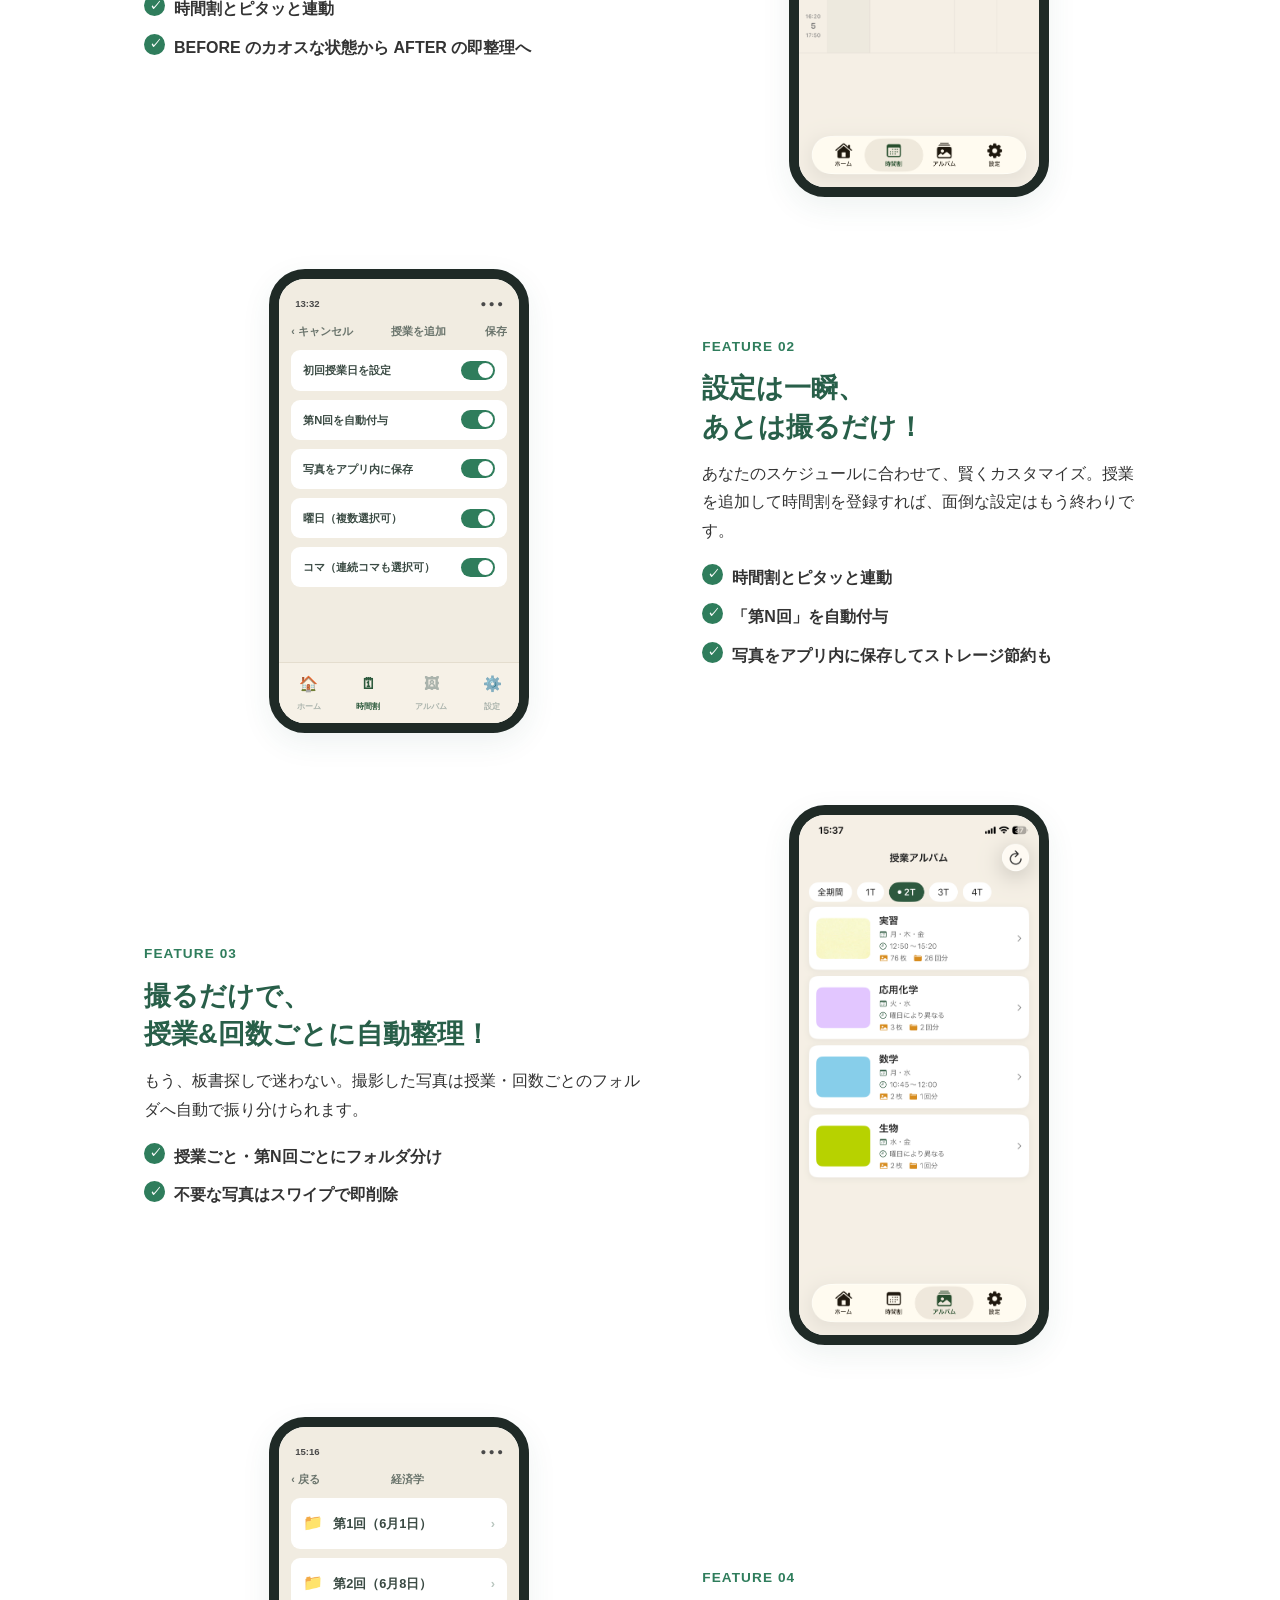
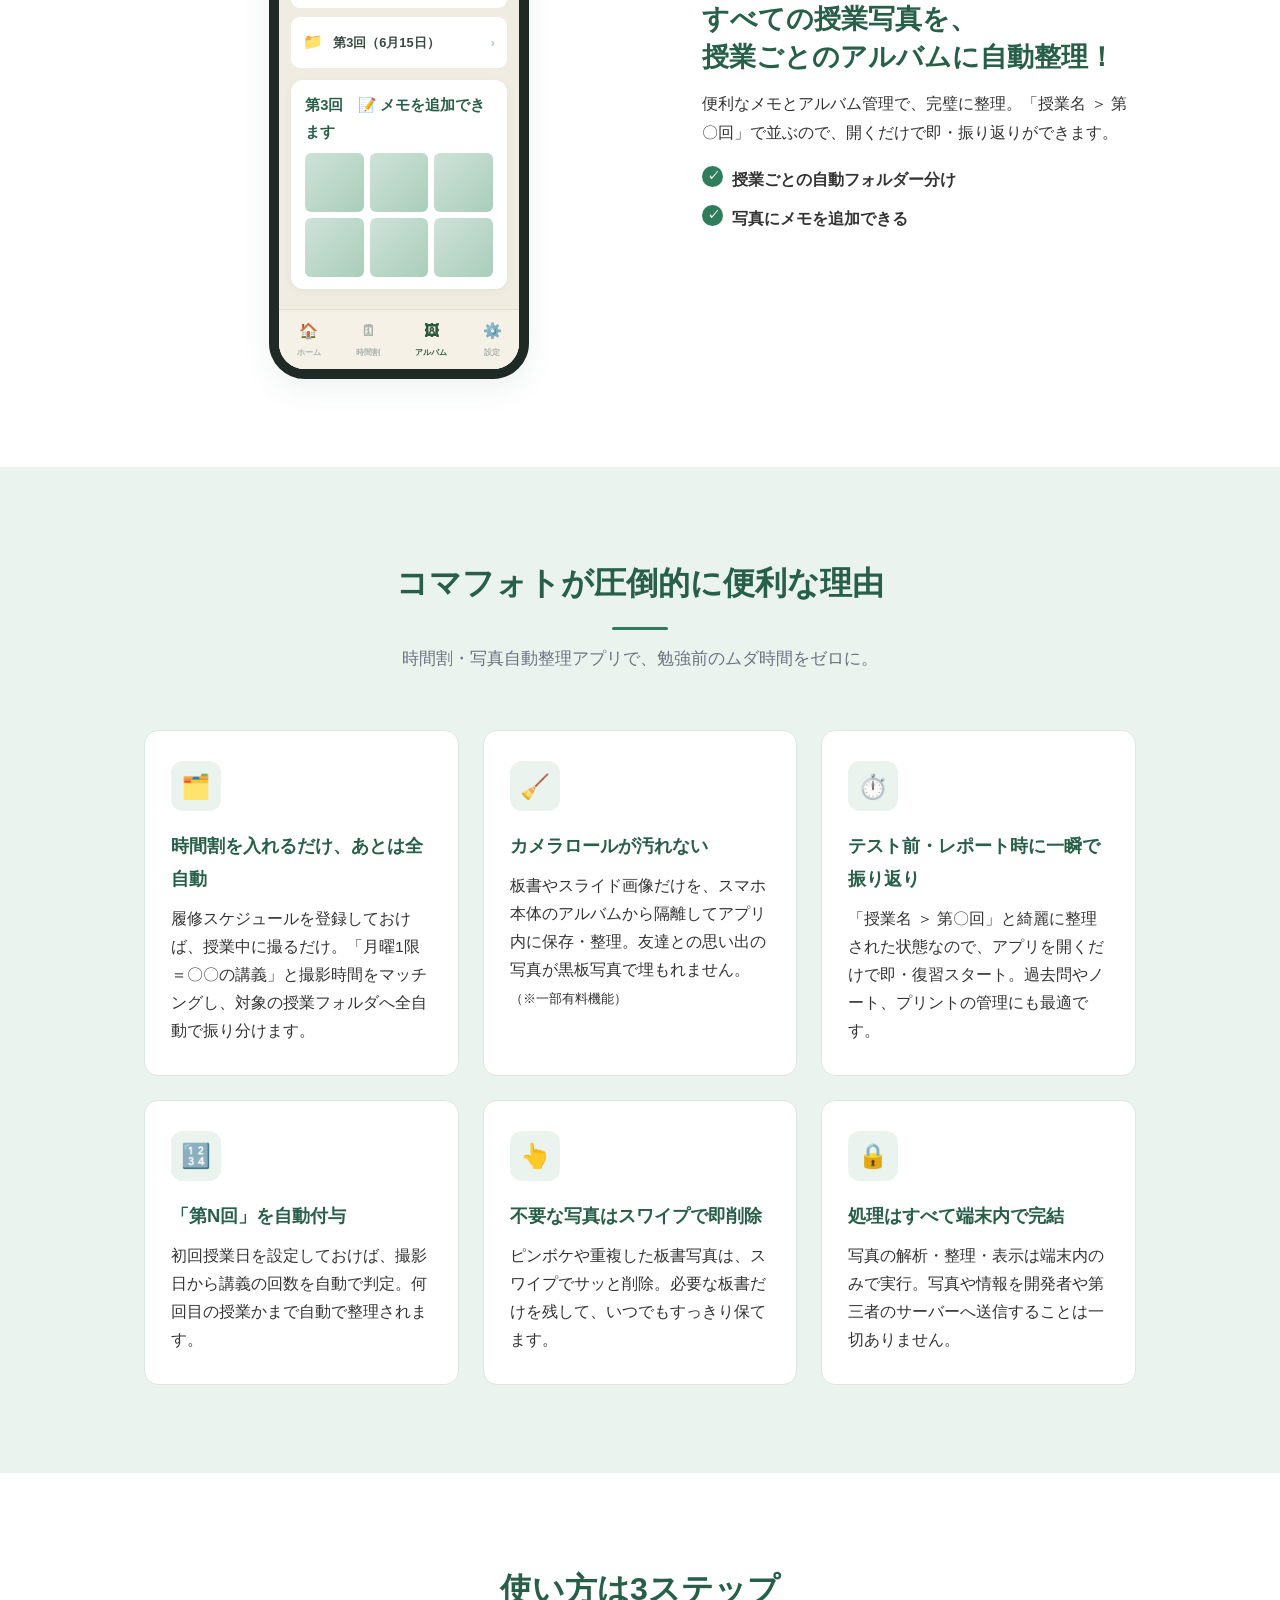
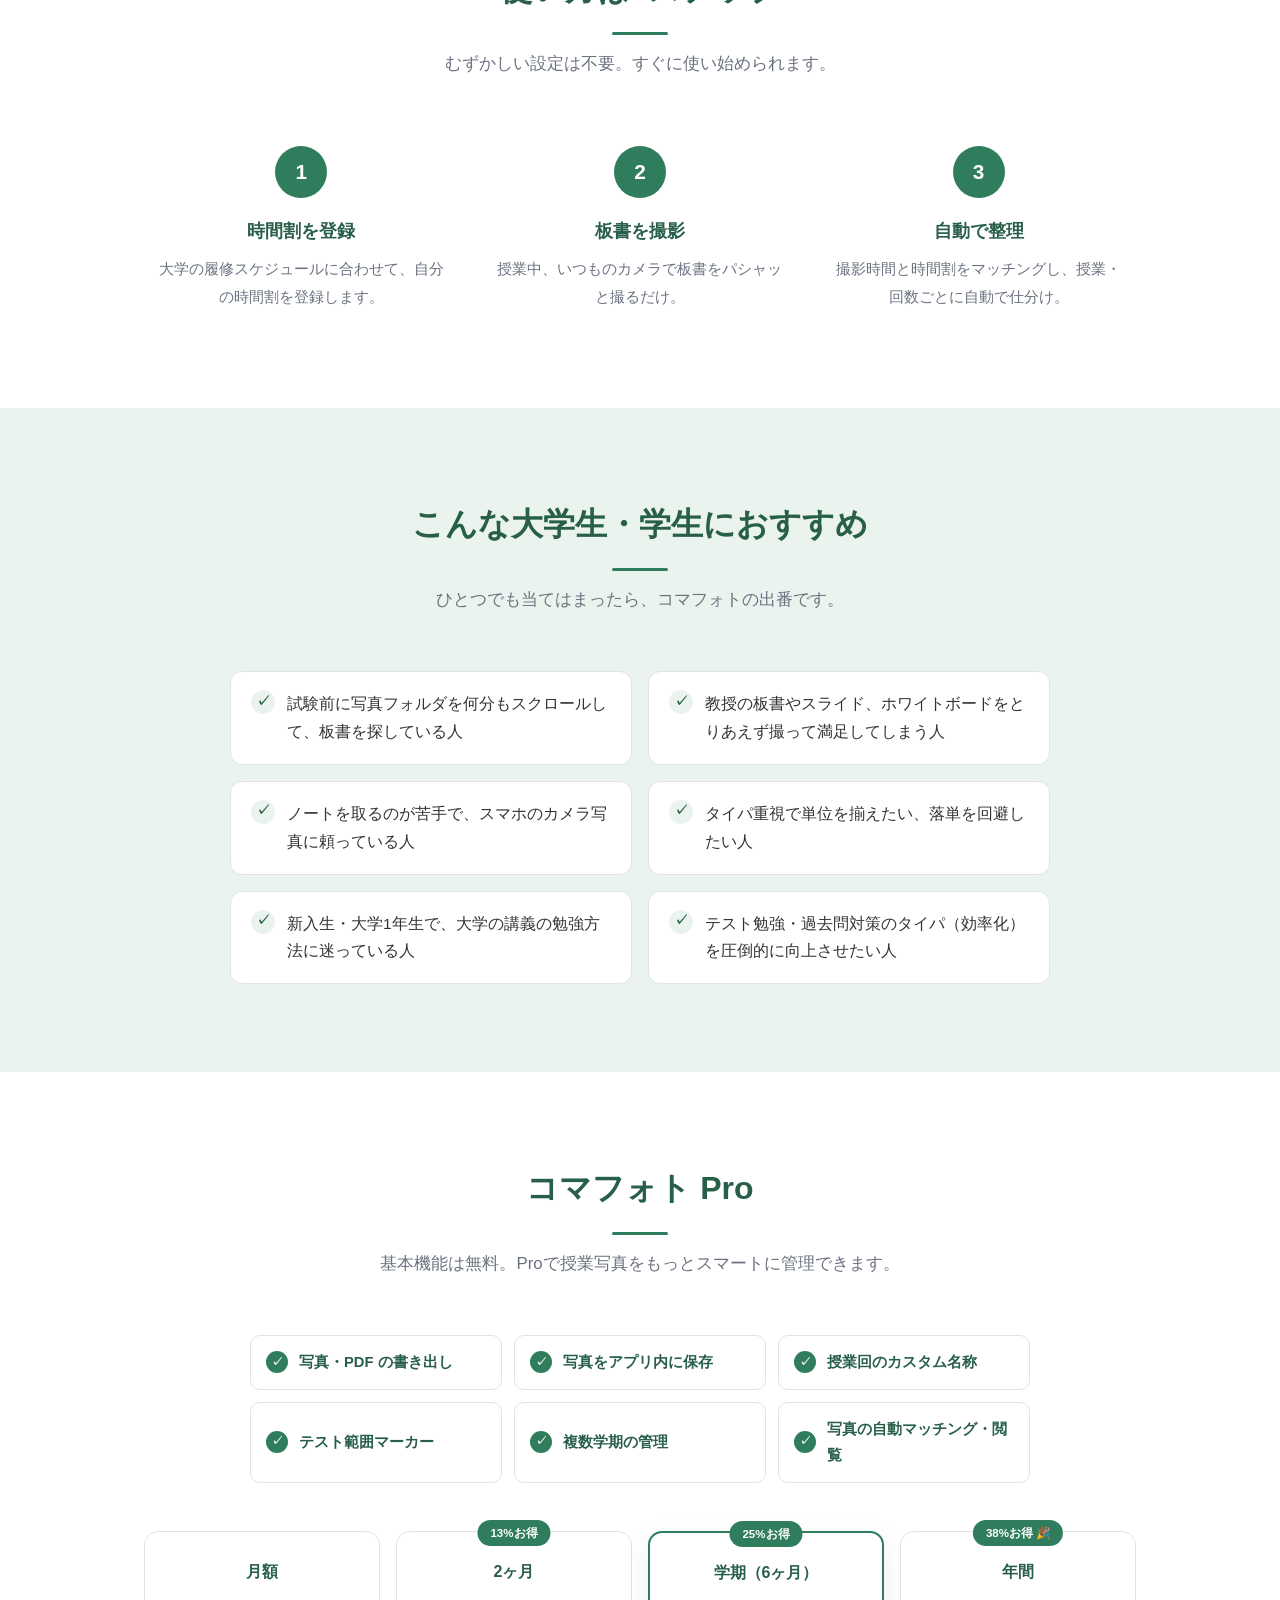
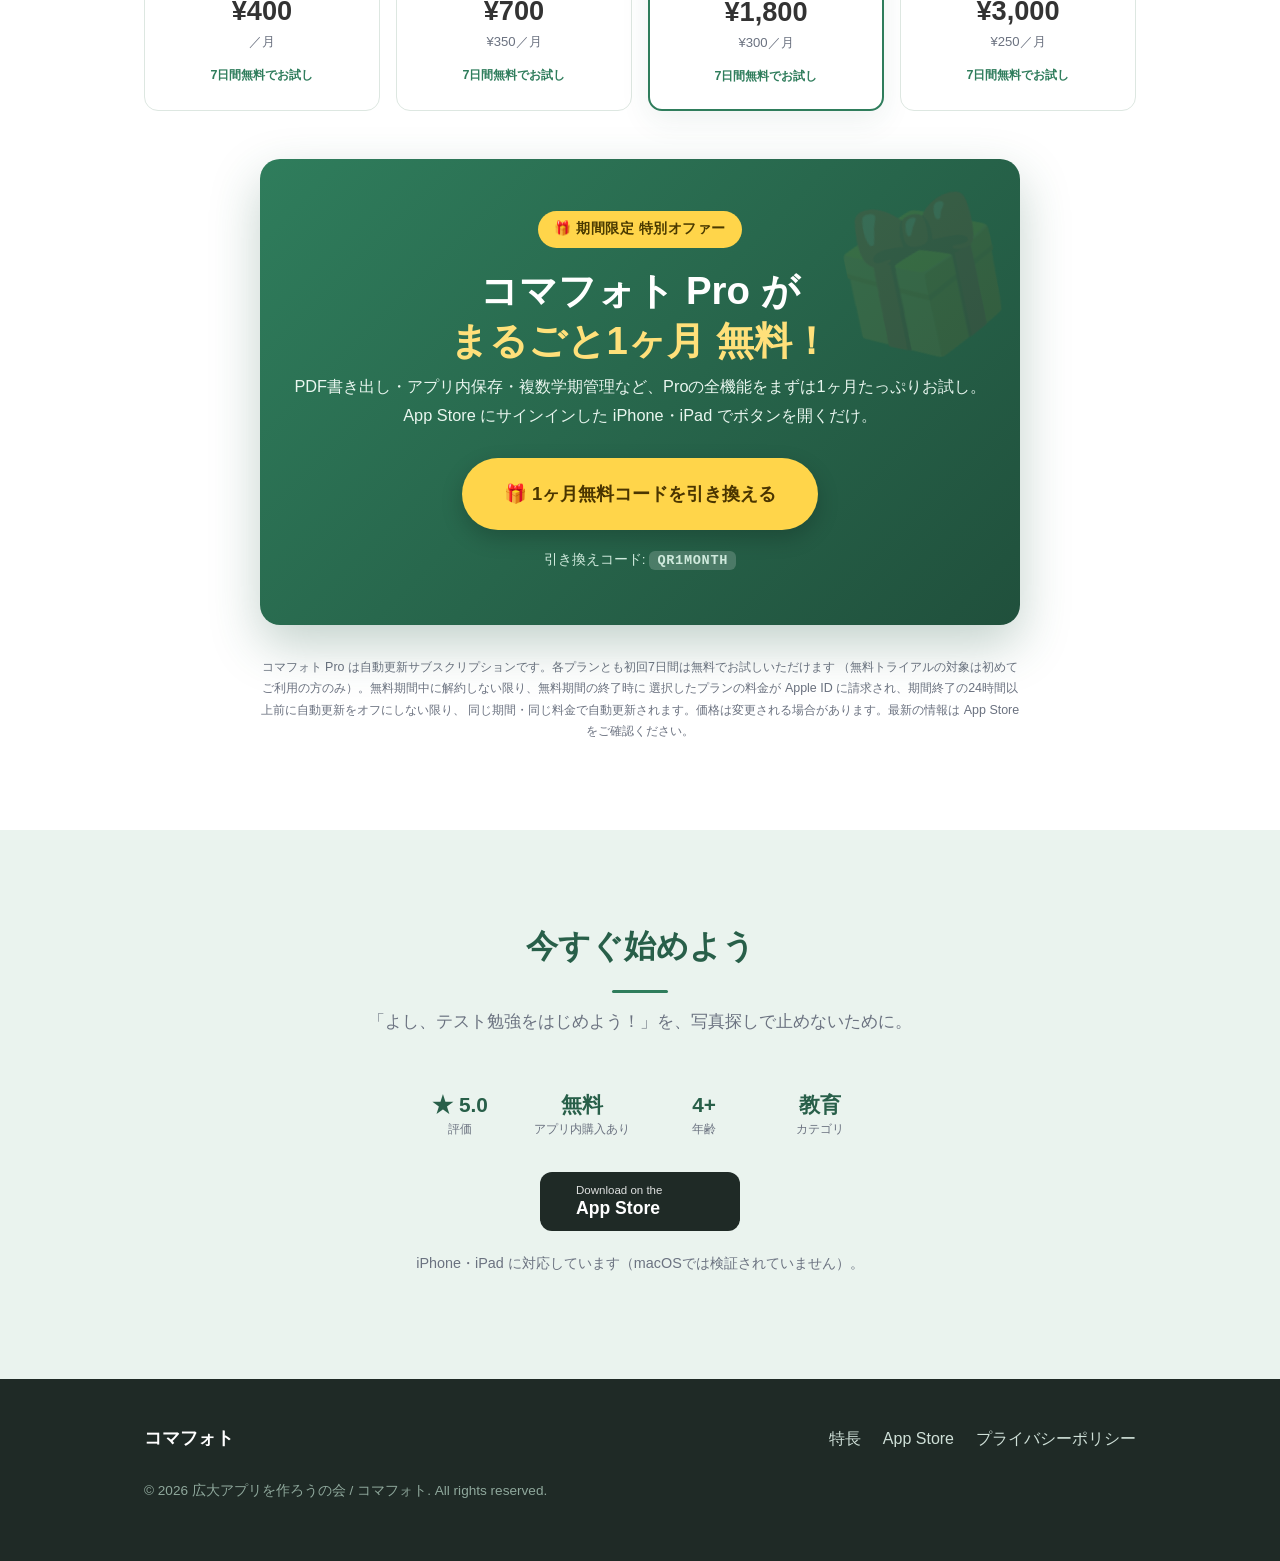
==== commit d20650e2: "アクセス時のオンボーディング診断フローを追加 Cal AI 風の事前入力戦略を導入。サイト訪問時にまず全画面の診断 （コマフォト向け14問・プログレスバー付き）を表示し、回答後に 「あなた専用プランを" ====
--- a/index.html
+++ b/index.html
@@ -12,6 +12,16 @@
 </head>
 <body>
 
+  <!-- オンボーディング診断（アクセス時にまず表示） -->
+  <div class="ob" id="ob" role="dialog" aria-modal="true" aria-label="コマフォト 無料診断">
+    <div class="ob__bar"><div class="ob__bar-fill" id="obBarFill"></div></div>
+    <div class="ob__top">
+      <span class="ob__brand">🎓 コマフォト 2分診断</span>
+      <button class="ob__skip" id="obSkip" type="button">スキップ ›</button>
+    </div>
+    <div class="ob__main" id="obMain"></div>
+  </div>
+
   <!-- 最上部の告知バー -->
   <div class="announce">
     🎉 今だけ！コマフォト Pro が<strong>1ヶ月無料</strong> ―
@@ -59,7 +69,7 @@
             テスト前の「あの板書、どこだっけ？」を完全にゼロに。
           </p>
           <div class="hero__actions">
-            <a class="btn btn--primary" href="#download">App Storeで無料ダウンロード</a>
+            <button class="btn btn--primary" type="button" data-ob-open>▶ 2分であなた専用プランを無料診断</button>
             <a class="btn btn--ghost" href="#features">特長を見る</a>
           </div>
           <p class="hero__note">無料・アプリ内購入あり／写真の解析・整理はすべて端末内で完結します。</p>
@@ -440,5 +450,6 @@
   </footer>
 
   <script src="js/main.js"></script>
+  <script src="js/onboarding.js"></script>
 </body>
 </html>
--- a/css/style.css
+++ b/css/style.css
@@ -1538,3 +1538,338 @@
   overflow-x: hidden;
   width: 100%;
 }
+
+/* =========================================================
+   オンボーディング診断（Cal AI 風の事前入力フロー）
+   ========================================================= */
+body.ob-lock {
+  overflow: hidden;
+}
+
+.ob {
+  position: fixed;
+  inset: 0;
+  z-index: 1000;
+  background: linear-gradient(165deg, #eaf3ee 0%, #ffffff 55%);
+  display: none;
+  flex-direction: column;
+  overflow-y: auto;
+}
+
+.ob.is-open {
+  display: flex;
+}
+
+.ob__bar {
+  height: 6px;
+  background: #dfeae3;
+  flex-shrink: 0;
+}
+
+.ob__bar-fill {
+  height: 100%;
+  width: 0;
+  background: var(--color-primary);
+  transition: width 0.35s ease;
+}
+
+.ob__top {
+  display: flex;
+  align-items: center;
+  justify-content: space-between;
+  padding: 14px 20px;
+  flex-shrink: 0;
+}
+
+.ob__brand {
+  font-weight: 800;
+  color: var(--color-primary-dark);
+  font-size: 0.98rem;
+}
+
+.ob__skip {
+  background: none;
+  border: 0;
+  color: var(--color-muted);
+  font-size: 0.88rem;
+  cursor: pointer;
+  font-weight: 600;
+}
+
+.ob__skip:hover {
+  color: var(--color-primary-dark);
+}
+
+.ob__main {
+  flex: 1;
+  display: flex;
+  flex-direction: column;
+  justify-content: center;
+  align-items: center;
+  padding: 16px 20px 56px;
+}
+
+.ob__inner {
+  width: 100%;
+  max-width: 560px;
+  animation: ob-fade 0.35s ease;
+}
+
+@keyframes ob-fade {
+  from { opacity: 0; transform: translateY(10px); }
+  to { opacity: 1; transform: translateY(0); }
+}
+
+.ob__step {
+  text-align: center;
+  color: var(--color-primary);
+  font-weight: 700;
+  font-size: 0.82rem;
+  margin-bottom: 12px;
+}
+
+.ob__q {
+  text-align: center;
+  font-size: 1.5rem;
+  font-weight: 800;
+  color: var(--color-primary-dark);
+  line-height: 1.45;
+  margin: 0 0 28px;
+}
+
+.ob__options {
+  display: flex;
+  flex-direction: column;
+  gap: 12px;
+}
+
+.ob__opt {
+  display: flex;
+  align-items: center;
+  gap: 14px;
+  width: 100%;
+  text-align: left;
+  background: #fff;
+  border: 2px solid var(--color-border);
+  border-radius: 14px;
+  padding: 16px 18px;
+  font-size: 1.02rem;
+  font-weight: 600;
+  color: var(--color-text);
+  cursor: pointer;
+  transition: border-color 0.15s ease, transform 0.15s ease, background 0.15s ease;
+}
+
+.ob__opt:hover {
+  border-color: var(--color-primary);
+  transform: translateY(-2px);
+}
+
+.ob__opt.is-selected {
+  border-color: var(--color-primary);
+  background: var(--color-primary-soft);
+}
+
+.ob__opt-emoji {
+  font-size: 1.35rem;
+  flex-shrink: 0;
+}
+
+.ob__back {
+  display: block;
+  margin: 22px auto 0;
+  background: none;
+  border: 0;
+  color: var(--color-muted);
+  font-weight: 600;
+  cursor: pointer;
+}
+
+/* ローディング */
+.ob__loading {
+  text-align: center;
+  max-width: 460px;
+}
+
+.ob__spinner {
+  width: 64px;
+  height: 64px;
+  border-radius: 50%;
+  border: 6px solid #dfeae3;
+  border-top-color: var(--color-primary);
+  margin: 0 auto 28px;
+  animation: ob-spin 0.9s linear infinite;
+}
+
+@keyframes ob-spin {
+  to { transform: rotate(360deg); }
+}
+
+.ob__loading-title {
+  font-size: 1.4rem;
+  font-weight: 800;
+  color: var(--color-primary-dark);
+  margin: 0 0 10px;
+}
+
+.ob__loading-msg {
+  color: var(--color-text);
+  min-height: 1.6em;
+  font-weight: 600;
+}
+
+.ob__loading-track {
+  height: 8px;
+  background: #dfeae3;
+  border-radius: 999px;
+  overflow: hidden;
+  margin-top: 24px;
+}
+
+.ob__loading-fill {
+  height: 100%;
+  width: 0;
+  background: var(--color-primary);
+  transition: width 0.4s ease;
+}
+
+/* 結果 */
+.ob__result {
+  width: 100%;
+  max-width: 560px;
+  text-align: center;
+}
+
+.ob__result-badge {
+  display: inline-block;
+  background: var(--color-primary-soft);
+  color: var(--color-primary-dark);
+  font-weight: 800;
+  padding: 6px 16px;
+  border-radius: 999px;
+  margin-bottom: 16px;
+  font-size: 0.85rem;
+}
+
+.ob__result-title {
+  font-size: 1.7rem;
+  font-weight: 900;
+  color: var(--color-primary-dark);
+  margin: 0 0 18px;
+  line-height: 1.4;
+}
+
+.ob__stat {
+  background: linear-gradient(135deg, #2f7d5c, #20503c);
+  color: #fff;
+  border-radius: 16px;
+  padding: 24px 20px;
+  margin: 0 0 20px;
+}
+
+.ob__stat-label {
+  font-size: 0.9rem;
+  opacity: 0.92;
+}
+
+.ob__stat-num {
+  font-size: 2.6rem;
+  font-weight: 900;
+  line-height: 1.1;
+  margin: 4px 0;
+}
+
+.ob__stat-num span {
+  color: #ffe07a;
+}
+
+.ob__stat-sub {
+  font-size: 0.85rem;
+  opacity: 0.9;
+}
+
+.ob__card {
+  background: #fff;
+  border: 1px solid var(--color-border);
+  border-radius: 14px;
+  padding: 20px 22px;
+  margin-bottom: 22px;
+  text-align: left;
+}
+
+.ob__card h4 {
+  margin: 0 0 10px;
+  color: var(--color-primary-dark);
+}
+
+.ob__card ul {
+  margin: 0;
+  padding-left: 1.2em;
+}
+
+.ob__card li {
+  margin-bottom: 6px;
+  font-size: 0.96rem;
+}
+
+.ob__offer-tag {
+  display: inline-block;
+  background: #ffd54a;
+  color: #4a3a00;
+  font-weight: 800;
+  font-size: 0.82rem;
+  padding: 5px 14px;
+  border-radius: 999px;
+  margin-bottom: 14px;
+}
+
+.ob__cta {
+  display: flex;
+  flex-direction: column;
+  gap: 12px;
+}
+
+.ob__cta .btn {
+  width: 100%;
+  justify-content: center;
+  font-size: 1.05rem;
+}
+
+.ob__cta .btn--code {
+  background: #ffd54a;
+  color: #4a3500;
+  font-weight: 900;
+}
+
+.ob__cta .btn--code:hover {
+  background: #ffca28;
+}
+
+.ob__close {
+  display: block;
+  margin: 18px auto 0;
+  background: none;
+  border: 0;
+  color: var(--color-muted);
+  font-weight: 600;
+  cursor: pointer;
+}
+
+@media (max-width: 480px) {
+  .ob__q {
+    font-size: 1.25rem;
+  }
+
+  .ob__opt {
+    font-size: 0.96rem;
+    padding: 14px 16px;
+  }
+
+  .ob__result-title {
+    font-size: 1.4rem;
+  }
+
+  .ob__stat-num {
+    font-size: 2.1rem;
+  }
+}
